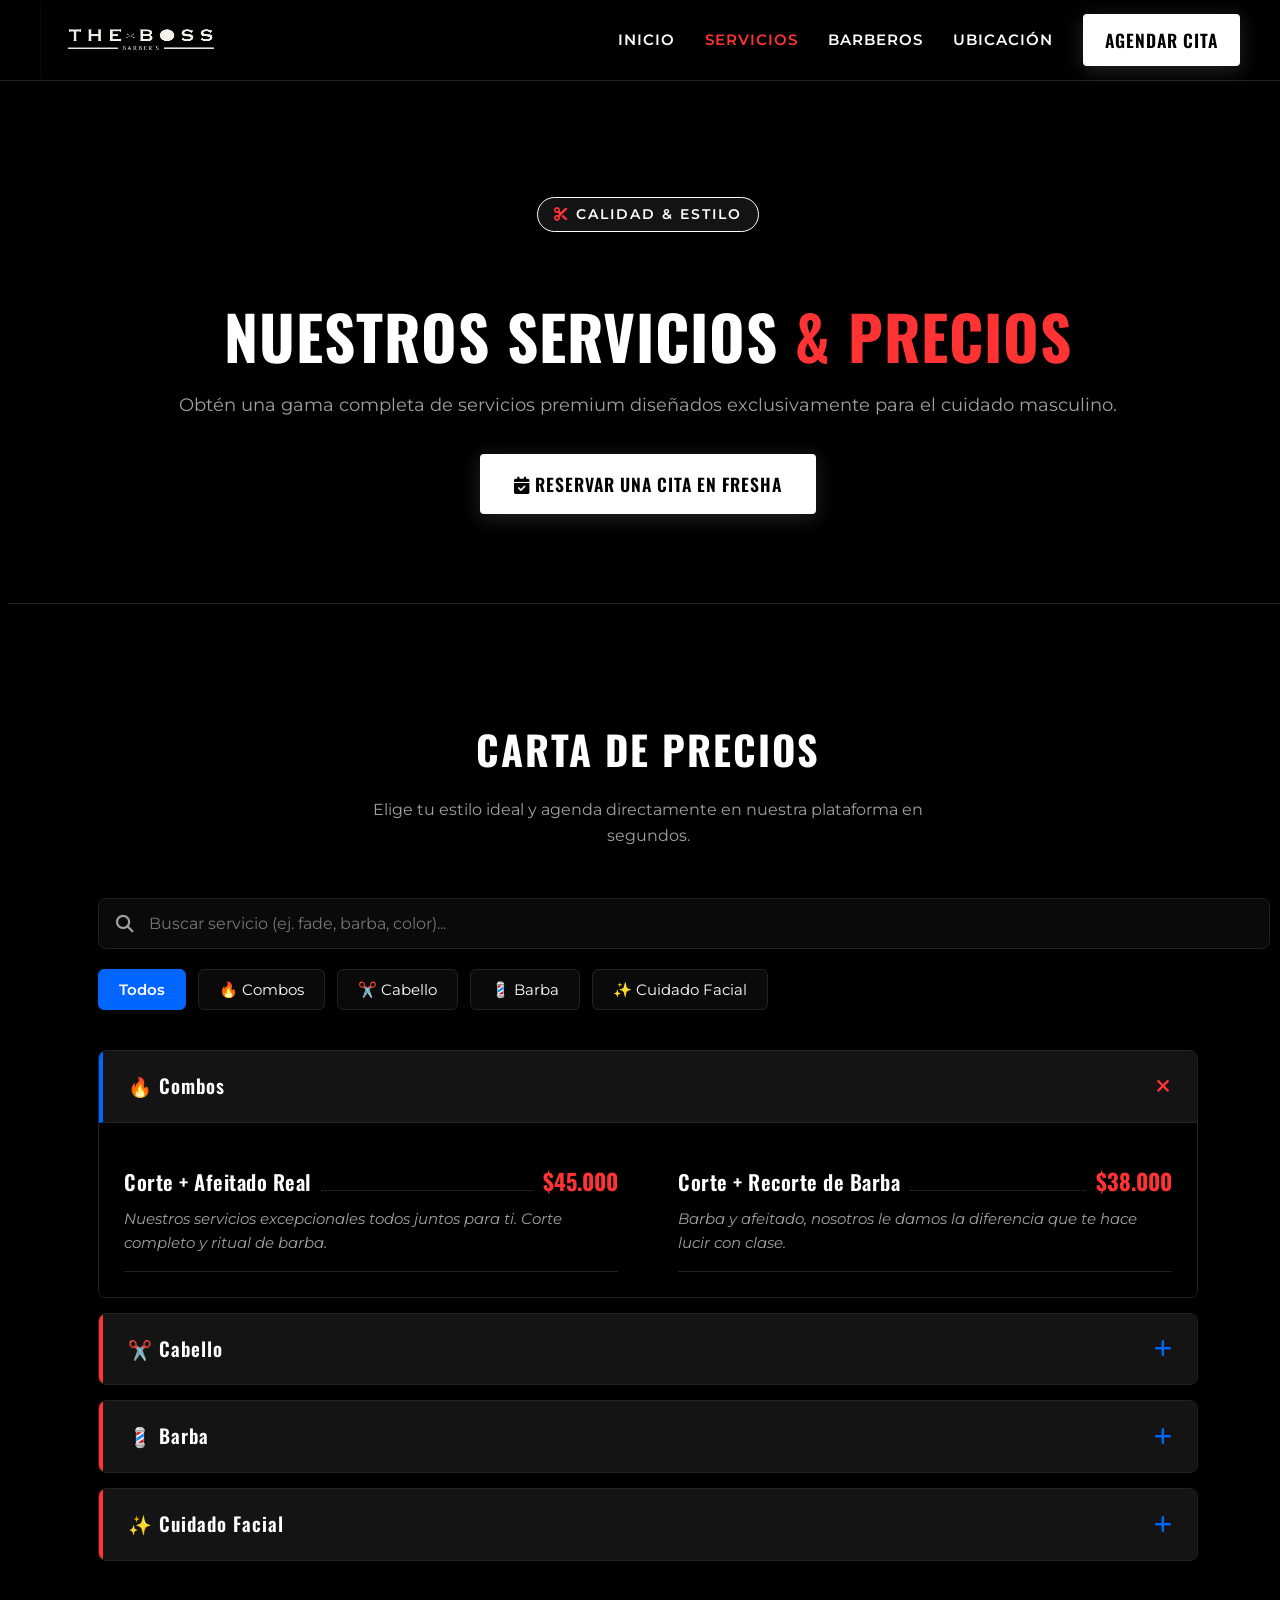
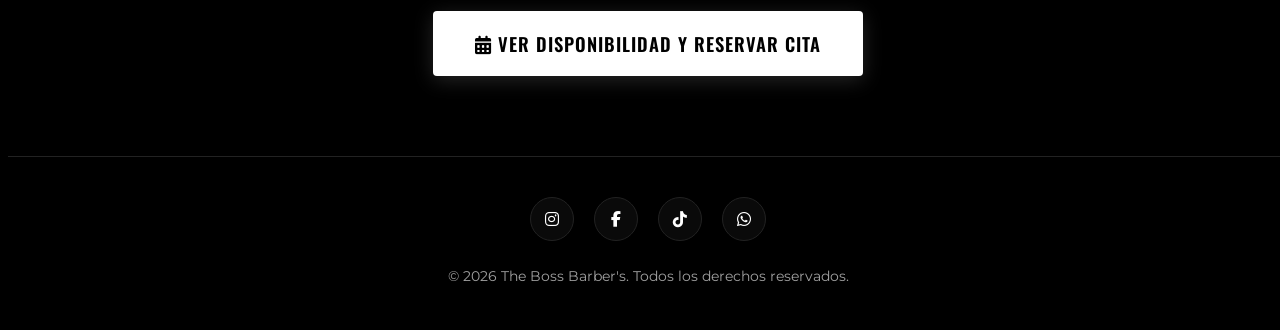
==== servicios.html @ 39655a5e "Add files via upload" ====
<!DOCTYPE html>
<html lang="es">
<head>
    <meta charset="UTF-8">
    <meta name="viewport" content="width=device-width, initial-scale=1.0">
    <title>Servicios y Precios | Barbería The Boss</title>
    <!-- Google Fonts -->
    <link rel="preconnect" href="https://fonts.googleapis.com">
    <link rel="preconnect" href="https://fonts.gstatic.com" crossorigin>
    <link href="https://fonts.googleapis.com/css2?family=Montserrat:wght@300;400;600;700;800&family=Oswald:wght@400;600;700&display=swap" rel="stylesheet">
    <!-- Font Awesome Icons -->
    <link rel="stylesheet" href="https://cdnjs.cloudflare.com/ajax/libs/font-awesome/6.4.0/css/all.min.css">
    <!-- Archivo CSS Externo -->
    <link rel="stylesheet" href="styles.css">
</head>
<body>

    <!-- HEADER / NAVEGACIÓN -->
    <header>
        <div class="container navbar">
            <a href="index.html" class="logo">
                <img src="imagenes/Logo_Portada.jpeg" alt="The Boss Barber's Logo" class="logo-img">
            </a>
            <ul class="nav-menu" id="nav-menu">
                <li><a href="index.html#inicio" class="nav-link">Inicio</a></li>
                <li><a href="servicios.html" class="nav-link" style="color: var(--barber-red);">Servicios</a></li>
                <li><a href="index.html#barberos" class="nav-link">Barberos</a></li>
                <li><a href="index.html#contacto" class="nav-link">Ubicación</a></li>
                <li><a href="https://www.fresha.com/book-now/the-boss-barbers-hrlbjr75/all-offer?share=true&pId=3057508" target="_blank" class="btn btn-primary" style="padding: 10px 20px;">Agendar Cita</a></li>
            </ul>
            <div class="hamburger" id="hamburger">
                <i class="fa-solid fa-bars"></i>
            </div>
        </div>
    </header>

    <!-- HERO SECCIÓN DE SERVICIOS -->
    <section class="services-hero">
        <div class="container text-center">
            <span class="hero-badge"><i class="fa-solid fa-scissors" style="color: var(--barber-red);"></i> Calidad & Estilo</span>
            <h1 class="hero-title">Nuestros Servicios <span style="color: var(--barber-red);">& Precios</span></h1>
            <p class="hero-description">Obtén una gama completa de servicios premium diseñados exclusivamente para el cuidado masculino.</p>
            <div style="margin-top: 25px;">
                <a href="https://www.fresha.com/book-now/the-boss-barbers-hrlbjr75/all-offer?share=true&pId=3057508" target="_blank" class="btn btn-primary">
                    <i class="fa-solid fa-calendar-check"></i> Reservar una Cita en Fresha
                </a>
            </div>
        </div>
    </section>

    <!-- SECCIÓN DE SERVICIOS CON BUSCADOR, FILTROS Y ACORDEONES -->
    <section class="section-padding">
        <div class="container">
            <h2 class="section-title text-center">Carta de Precios</h2>
            <p class="section-subtitle text-center">Elige tu estilo ideal y agenda directamente en nuestra plataforma en segundos.</p>
            
            <!-- Barra de Búsqueda y Filtros -->
            <div class="services-tools">
                <div class="search-box">
                    <i class="fa-solid fa-magnifying-glass"></i>
                    <input type="text" id="searchInput" placeholder="Buscar servicio (ej. fade, barba, color)...">
                </div>
                
                <div class="filter-buttons">
                    <button class="filter-btn active" data-filter="todos">Todos</button>
                    <button class="filter-btn" data-filter="combos">🔥 Combos</button>
                    <button class="filter-btn" data-filter="cabello">✂️ Cabello</button>
                    <button class="filter-btn" data-filter="barba">💈 Barba</button>
                    <button class="filter-btn" data-filter="facial">✨ Cuidado Facial</button>
                </div>
            </div>

            <!-- Contenedor de Acordeones -->
            <div class="accordions-container" id="menuAcordeon">

                <!-- CATEGORÍA: COMBOS -->
                <div class="accordion-item" data-category="combos">
                    <div class="accordion-header">
                        <div class="accordion-title">🔥 Combos</div>
                        <i class="fa-solid fa-plus accordion-icon"></i>
                    </div>
                    <div class="accordion-content">
                        <div class="price-list-grid">
                            <div class="price-item">
                                <div class="price-row">
                                    <span class="price-name">Corte + Afeitado Real</span>
                                    <span class="price-dots"></span>
                                    <span class="price-cost">$45.000</span>
                                </div>
                                <p class="price-desc">Nuestros servicios excepcionales todos juntos para ti. Corte completo y ritual de barba.</p>
                            </div>
                            <div class="price-item">
                                <div class="price-row">
                                    <span class="price-name">Corte + Recorte de Barba</span>
                                    <span class="price-dots"></span>
                                    <span class="price-cost">$38.000</span>
                                </div>
                                <p class="price-desc">Barba y afeitado, nosotros le damos la diferencia que te hace lucir con clase.</p>
                            </div>
                        </div>
                    </div>
                </div>

                <!-- CATEGORÍA: CABELLO -->
                <div class="accordion-item" data-category="cabello">
                    <div class="accordion-header">
                        <div class="accordion-title">✂️ Cabello</div>
                        <i class="fa-solid fa-plus accordion-icon"></i>
                    </div>
                    <div class="accordion-content">
                        <div class="price-list-grid">
                            <div class="price-item">
                                <div class="price-row">
                                    <span class="price-name">Corte Clásico / Fade</span>
                                    <span class="price-dots"></span>
                                    <span class="price-cost">$25.000</span>
                                </div>
                                <p class="price-desc">Un buen corte de pelo es el mejor accesorio. Incluye lavado y peinado.</p>
                            </div>
                            <div class="price-item">
                                <div class="price-row">
                                    <span class="price-name">Corte Especial / Freestyle</span>
                                    <span class="price-dots"></span>
                                    <span class="price-cost">$30.000</span>
                                </div>
                                <p class="price-desc">Corte de precisión con detalle, líneas artísticas y acabado impecable.</p>
                            </div>
                            <div class="price-item">
                                <div class="price-row">
                                    <span class="price-name">Color de Cabello / Barba</span>
                                    <span class="price-dots"></span>
                                    <span class="price-cost">$40.000</span>
                                </div>
                                <p class="price-desc">Mejora tu look con este servicio de color permanente o camuflaje de canas.</p>
                            </div>
                            <div class="price-item">
                                <div class="price-row">
                                    <span class="price-name">Corte Infantil (&lt; 12 años)</span>
                                    <span class="price-dots"></span>
                                    <span class="price-cost">$20.000</span>
                                </div>
                                <p class="price-desc">Un corte impecable adaptado para los más pequeños con excelente trato.</p>
                            </div>
                        </div>
                    </div>
                </div>

                <!-- CATEGORÍA: BARBA -->
                <div class="accordion-item" data-category="barba">
                    <div class="accordion-header">
                        <div class="accordion-title">💈 Barba</div>
                        <i class="fa-solid fa-plus accordion-icon"></i>
                    </div>
                    <div class="accordion-content">
                        <div class="price-list-grid">
                            <div class="price-item">
                                <div class="price-row">
                                    <span class="price-name">Perfilado de Barba</span>
                                    <span class="price-dots"></span>
                                    <span class="price-cost">$18.000</span>
                                </div>
                                <p class="price-desc">Nuestro afeitado y diseño exclusivo en tres pasos con aceites hidratantes.</p>
                            </div>
                        </div>
                    </div>
                </div>

                <!-- CATEGORÍA: CUIDADO FACIAL -->
                <div class="accordion-item" data-category="facial">
                    <div class="accordion-header">
                        <div class="accordion-title">✨ Cuidado Facial</div>
                        <i class="fa-solid fa-plus accordion-icon"></i>
                    </div>
                    <div class="accordion-content">
                        <div class="price-list-grid">
                            <div class="price-item">
                                <div class="price-row">
                                    <span class="price-name">Masajeador & Exfoliación</span>
                                    <span class="price-dots"></span>
                                    <span class="price-cost">$15.000</span>
                                </div>
                                <p class="price-desc">Champú relajante + masaje de cuero cabelludo + toalla caliente para la piel.</p>
                            </div>
                        </div>
                    </div>
                </div>

            </div>

            <div class="text-center" style="margin-top: 50px;">
                <a href="https://www.fresha.com/book-now/the-boss-barbers-hrlbjr75/all-offer?share=true&pId=3057508" target="_blank" class="btn btn-primary" style="padding: 16px 40px; font-size: 1.15rem;">
                    <i class="fa-solid fa-calendar-days"></i> Ver Disponibilidad y Reservar Cita
                </a>
            </div>
        </div>
    </section>

    <!-- FOOTER -->
    <footer>
        <div class="container">
            <div class="social-links">
                <a href="#" class="social-icon"><i class="fa-brands fa-instagram"></i></a>
                <a href="#" class="social-icon"><i class="fa-brands fa-facebook-f"></i></a>
                <a href="#" class="social-icon"><i class="fa-brands fa-tiktok"></i></a>
                <a href="#" class="social-icon"><i class="fa-brands fa-whatsapp"></i></a>
            </div>
            <p class="copyright">&copy; 2026 The Boss Barber's. Todos los derechos reservados.</p>
        </div>
    </footer>

    <!-- SCRIPT -->
    <script>
        const hamburger = document.getElementById('hamburger');
        const navMenu = document.getElementById('nav-menu');
        const navLinks = document.querySelectorAll('.nav-link');

        hamburger.addEventListener('click', () => {
            navMenu.classList.toggle('active');
            hamburger.querySelector('i').classList.toggle('fa-bars');
            hamburger.querySelector('i').classList.toggle('fa-xmark');
        });

        navLinks.forEach(link => {
            link.addEventListener('click', () => {
                navMenu.classList.remove('active');
                if (hamburger.querySelector('i').classList.contains('fa-xmark')) {
                    hamburger.querySelector('i').classList.add('fa-bars');
                    hamburger.querySelector('i').classList.remove('fa-xmark');
                }
            });
        });

        document.addEventListener('DOMContentLoaded', () => {
            const accordionHeaders = document.querySelectorAll('.accordion-header');
            
            if(accordionHeaders.length > 0) {
                accordionHeaders[0].parentElement.classList.add('active');
            }

            accordionHeaders.forEach(header => {
                header.addEventListener('click', () => {
                    const item = header.parentElement;
                    item.classList.toggle('active');
                });
            });

            const filterBtns = document.querySelectorAll('.filter-btn');
            const accordionItems = document.querySelectorAll('.accordion-item');

            filterBtns.forEach(btn => {
                btn.addEventListener('click', () => {
                    filterBtns.forEach(b => b.classList.remove('active'));
                    btn.classList.add('active');

                    const category = btn.getAttribute('data-filter');

                    accordionItems.forEach(item => {
                        if (category === 'todos' || item.getAttribute('data-category') === category) {
                            item.style.display = 'block';
                            if (category !== 'todos') {
                                item.classList.add('active');
                            }
                        } else {
                            item.style.display = 'none';
                            item.classList.remove('active');
                        }
                    });
                });
            });

            const searchInput = document.getElementById('searchInput');
            
            searchInput.addEventListener('keyup', (e) => {
                const searchString = e.target.value.toLowerCase();
                
                if(searchString.length > 0) {
                    document.querySelector('.filter-btn[data-filter="todos"]').click();
                }

                accordionItems.forEach(accordion => {
                    const priceItems = accordion.querySelectorAll('.price-item');
                    let matchesInAccordion = 0;

                    priceItems.forEach(item => {
                        const name = item.querySelector('.price-name').textContent.toLowerCase();
                        const desc = item.querySelector('.price-desc').textContent.toLowerCase();

                        if (name.includes(searchString) || desc.includes(searchString)) {
                            item.style.display = 'block';
                            matchesInAccordion++;
                        } else {
                            item.style.display = 'none';
                        }
                    });

                    if (matchesInAccordion > 0) {
                        accordion.style.display = 'block';
                        if (searchString !== "") accordion.classList.add('active');
                    } else {
                        accordion.style.display = 'none';
                    }
                });
            });
        });
    </script>
</body>
</html>
---- styles.css ----
/* ==========================================================================
   VARIABLES & RESET (ESTILO MONOCROMÁTICO + ACENTOS DE BARBERÍA)
   ========================================================================== */
:root {
    --primary: #FFFFFF;        /* Blanco puro principal */
    --barber-red: #FF3333;     /* Rojo clásico de barbería */
    --barber-blue: #0066FF;    /* Azul clásico de barbería */
    --primary-glow: rgba(255, 255, 255, 0.15); 
    --bg-dark: #000000;        /* Negro absoluto profundo */
    --bg-card: #0A0A0A;        /* Fondo base de tarjetas */
    --bg-surface: #141414;     /* Superficie con relieve */
    --text-light: #FFFFFF;     
    --text-muted: #A0A0A0;     /* Gris neutro legible */
    --border-color: #222222;   
    --border-glow: rgba(255, 255, 255, 0.25); 
    --font-title: 'Oswald', sans-serif;
    --font-body: 'Montserrat', sans-serif;
    --transition: all 0.3s ease;
}

html, body {
    width: 100%;
    max-width: 100%;
    overflow-x: hidden !important;
    position: relative;
    background: var(--bg-dark);
    color: var(--text-light);
    font-family: var(--font-body);
    line-height: 1.6;
}

a {
    text-decoration: none;
    color: inherit;
}

ul {
    list-style: none;
}

img {
    max-width: 100%;
    display: block;
}

/* Botón principal limpio en Blanco y Negro */
.btn-primary {
    background: #FFFFFF;
    color: #000000;
    font-weight: 700;
    box-shadow: 0 4px 20px rgba(255, 255, 255, 0.15);
}

.btn-primary:hover {
    background: #E0E0E0;
    transform: translateY(-3px);
    box-shadow: 0 6px 25px rgba(255, 255, 255, 0.3);
}

/* Tarjetas con estructura fija y bordes limpios */
.service-card, .feature-card, .barber-card {
    background: var(--bg-card);
    border: 1px solid var(--border-color);
    box-shadow: 0 10px 30px rgba(0, 0, 0, 0.6);
    transition: var(--transition);
}

.service-card:hover, .feature-card:hover, .barber-card:hover {
    border-color: var(--primary);
    transform: translateY(-5px);
}

/* ==========================================================================
   COMPONENTES REUTILIZABLES
   ========================================================================== */
.container {
    width: 90%;
    max-width: 1200px;
    margin: 0 auto;
    padding: 0 15px;
}

.section-padding {
    padding: 80px 0;
}

.text-center {
    text-align: center;
}

.section-title {
    font-family: var(--font-title);
    font-size: 2.5rem;
    text-transform: uppercase;
    letter-spacing: 2px;
    color: var(--primary);
    margin-bottom: 10px;
}

.section-subtitle {
    color: var(--text-muted);
    font-size: 1rem;
    margin-bottom: 50px;
    max-width: 600px;
    margin-left: auto;
    margin-right: auto;
}

.btn {
    display: inline-block;
    padding: 14px 32px;
    font-family: var(--font-title);
    font-size: 1.1rem;
    font-weight: 600;
    text-transform: uppercase;
    letter-spacing: 1px;
    border-radius: 4px;
    cursor: pointer;
    transition: var(--transition);
    border: 2px solid transparent;
}

.btn-outline {
    background-color: transparent;
    color: var(--text-light);
    border-color: var(--primary);
}

.btn-outline:hover {
    background-color: var(--primary);
    color: #000000;
    transform: translateY(-3px);
}

.logo-img {
    height: 75px;
    width: auto;
    object-fit: contain;
}

/* ==========================================================================
   HEADER & NAVEGACIÓN
   ========================================================================== */
header {
    position: fixed;
    top: 0;
    left: 0;
    width: 100%;
    background-color: rgba(0, 0, 0, 0.95);
    backdrop-filter: blur(10px);
    z-index: 1000;
    border-bottom: 1px solid var(--border-color);
    transition: var(--transition);
}

.navbar {
    display: flex;
    justify-content: space-between;
    align-items: center;
    width: 100%;
    max-width: 1200px;
    margin: 0 auto;
    padding: 0 20px;
    height: 80px;
}

.nav-menu {
    display: flex;
    align-items: center;
    gap: 30px;
}

.nav-link {
    font-weight: 600;
    font-size: 0.95rem;
    text-transform: uppercase;
    letter-spacing: 1px;
    transition: var(--transition);
}

.nav-link:hover {
    color: var(--barber-red);
}

.hamburger {
    display: none;
    cursor: pointer;
    font-size: 1.5rem;
    color: var(--text-light);
    background: none;
    border: none;
}

/* ==========================================================================
   HERO SECTION
   ========================================================================== */
.hero {
    height: 100vh;
    min-height: 650px;
    background: linear-gradient(rgba(0, 0, 0, 0.85), rgba(0, 0, 0, 0.95)), 
                url('https://images.unsplash.com/photo-1503951914875-452162b0f3f1?auto=format&fit=crop&q=80&w=1600') center/cover no-repeat;
    display: flex;
    align-items: center;
    text-align: center;
    padding-top: 80px;
}

.hero-content {
    max-width: 800px;
    margin: 0 auto;
    padding: 0 20px;
}

.hero-badge {
    display: inline-block;
    background-color: rgba(255, 255, 255, 0.08);
    color: var(--primary);
    border: 1px solid var(--primary);
    padding: 6px 16px;
    border-radius: 20px;
    font-size: 0.85rem;
    font-weight: 600;
    text-transform: uppercase;
    letter-spacing: 2px;
    margin-bottom: 20px;
}

.hero-badge i {
    color: var(--barber-red);
}

.hero-title {
    font-family: var(--font-title);
    font-size: 3.8rem;
    text-transform: uppercase;
    line-height: 1.1;
    margin-bottom: 20px;
    letter-spacing: 1px;
}

.hero-title span {
    color: var(--barber-red);
}

.hero-description {
    font-size: 1.15rem;
    color: var(--text-muted);
    margin-bottom: 35px;
}

.hero-buttons {
    display: flex;
    gap: 20px;
    justify-content: center;
    flex-wrap: wrap;
}

/* ==========================================================================
   BENEFICIOS / CARACTERÍSTICAS
   ========================================================================== */
.features {
    background-color: var(--bg-card);
    border-bottom: 1px solid var(--border-color);
}

.features-grid {
    display: grid;
    grid-template-columns: repeat(4, 1fr);
    gap: 20px;
}

.feature-card {
    background-color: var(--bg-surface);
    padding: 35px 25px;
    border-radius: 8px;
    text-align: center;
    border: 1px solid var(--border-color);
    transition: var(--transition);
}

.feature-icon {
    font-size: 2.5rem;
    color: var(--barber-blue);
    margin-bottom: 20px;
}

.feature-title {
    font-family: var(--font-title);
    font-size: 1.3rem;
    margin-bottom: 10px;
    text-transform: uppercase;
}

.feature-text {
    color: var(--text-muted);
    font-size: 0.9rem;
}

/* ==========================================================================
   BARBEROS / EQUIPO
   ========================================================================== */
.barbers {
    background-color: var(--bg-card);
}

.barbers-grid {
    display: grid;
    grid-template-columns: repeat(auto-fit, minmax(280px, 1fr));
    gap: 30px;
}

.barber-card {
    background-color: var(--bg-surface);
    border-radius: 8px;
    overflow: hidden;
    border: 1px solid var(--border-color);
    transition: var(--transition);
}

.barber-img {
    height: 320px;
    width: 100%;
    object-fit: cover;
    cursor: pointer;
    transition: opacity 0.2s ease;
}

.barber-info {
    padding: 25px;
    text-align: center;
}

.barber-name {
    font-family: var(--font-title);
    font-size: 1.5rem;
    text-transform: uppercase;
    margin-bottom: 5px;
}

.barber-role {
    color: var(--barber-blue);
    font-size: 0.85rem;
    font-weight: 600;
    text-transform: uppercase;
    letter-spacing: 1px;
    margin-bottom: 15px;
}

.barber-bio {
    color: var(--text-muted);
    font-size: 0.9rem;
    margin-bottom: 20px;
}

/* ==========================================================================
   FRESHA BANNER
   ========================================================================== */
.fresha-banner {
    background: linear-gradient(135deg, rgba(0, 0, 0, 0.9) 0%, rgba(10, 10, 10, 1) 100%);
    border-top: 1px solid var(--border-color);
    border-bottom: 1px solid var(--border-color);
    text-align: center;
}

.fresha-box {
    max-width: 800px;
    margin: 0 auto;
    background-color: var(--bg-card);
    padding: 50px 30px;
    border-radius: 12px;
    border: 2px solid var(--barber-red);
    box-shadow: 0 15px 30px rgba(0, 0, 0, 0.8);
}

.fresha-steps {
    display: grid;
    grid-template-columns: repeat(auto-fit, minmax(200px, 1fr));
    gap: 20px;
    margin: 35px 0;
}

.step-number {
    width: 40px;
    height: 40px;
    background-color: var(--barber-red);
    color: #FFFFFF;
    font-family: var(--font-title);
    font-weight: 700;
    border-radius: 50%;
    display: flex;
    align-items: center;
    justify-content: center;
    margin: 0 auto 15px auto;
    font-size: 1.2rem;
}

/* ==========================================================================
   CONTACTO & UBICACIÓN
   ========================================================================== */
.contact-grid {
    display: grid;
    grid-template-columns: repeat(auto-fit, minmax(320px, 1fr));
    gap: 40px;
}

.contact-item {
    display: flex;
    align-items: flex-start;
    gap: 20px;
}

.contact-icon {
    width: 50px;
    height: 50px;
    background-color: var(--bg-card);
    border: 1px solid var(--barber-blue);
    border-radius: 8px;
    display: flex;
    align-items: center;
    justify-content: center;
    color: var(--barber-blue);
    font-size: 1.3rem;
    flex-shrink: 0;
}

.contact-details h4 {
    font-family: var(--font-title);
    font-size: 1.2rem;
    text-transform: uppercase;
    margin-bottom: 5px;
}

.contact-details p {
    color: var(--text-muted);
    font-size: 0.95rem;
}

.map-container {
    border-radius: 8px;
    overflow: hidden;
    border: 1px solid var(--border-color);
    min-height: 300px;
}

.map-container iframe {
    width: 100%;
    height: 100%;
    min-height: 320px;
    border: 0;
}

/* ==========================================================================
   FOOTER
   ========================================================================== */
footer {
    background-color: #000000;
    padding: 40px 0 20px 0;
    border-top: 1px solid var(--border-color);
    text-align: center;
}

.social-links {
    display: flex;
    justify-content: center;
    gap: 20px;
    margin-bottom: 25px;
}

.social-icon {
    width: 42px;
    height: 42px;
    background-color: var(--bg-card);
    border: 1px solid var(--border-color);
    border-radius: 50%;
    display: flex;
    align-items: center;
    justify-content: center;
    color: var(--text-light);
    transition: var(--transition);
}

.social-icon:hover {
    background-color: var(--barber-blue);
    color: #FFFFFF;
    transform: translateY(-3px);
}

.copyright {
    color: var(--text-muted);
    font-size: 0.85rem;
}

/* ==========================================================================
   CARTA DE SERVICIOS Y PRECIOS (ESTILO CLÁSICO 2 COLUMNAS ROJO/AZUL)
   ========================================================================== */
.services-hero {
    height: 55vh;
    min-height: 400px;
    background: linear-gradient(rgba(0, 0, 0, 0.85), rgba(0, 0, 0, 1)), 
                url('https://images.unsplash.com/photo-1503951914875-452162b0f3f1?auto=format&fit=crop&q=80&w=1600') center/cover no-repeat;
    display: flex;
    align-items: center;
    justify-content: center;
    padding-top: 100px; 
    border-bottom: 1px solid var(--border-color);
}

.price-list-grid {
    display: grid;
    grid-template-columns: repeat(2, 1fr);
    gap: 30px 60px;
    max-width: 1100px;
    margin: 0 auto;
}

.price-item {
    background-color: transparent;
    padding: 15px 0;
    border-bottom: 1px solid var(--border-color);
    transition: var(--transition);
}

.price-row {
    display: flex;
    align-items: baseline;
    gap: 10px;
    margin-bottom: 8px;
}

.price-name {
    font-family: var(--font-title);
    font-size: 1.3rem;
    font-weight: 600;
    letter-spacing: 0.5px;
    color: var(--text-light);
    white-space: nowrap; 
}

.price-dots {
    flex-grow: 1;
    border-bottom: 1px dotted rgba(255, 255, 255, 0.2); 
    height: 10px;
}

.price-cost {
    font-family: var(--font-title);
    font-size: 1.4rem;
    color: var(--barber-red); /* Acento rojo en precios del menú de servicios */
    font-weight: 700;
    white-space: nowrap;
}

.price-desc {
    color: var(--text-muted);
    font-size: 0.95rem;
    line-height: 1.6;
    font-style: italic;
    margin: 0;
}

/* ==========================================================================
   BUSCADOR, FILTROS Y ACORDEONES CON TEMÁTICA DE BARBERÍA
   ========================================================================== */
.services-tools {
    display: flex;
    flex-direction: column;
    gap: 20px;
    margin-bottom: 40px;
    max-width: 1100px;
    margin-left: auto;
    margin-right: auto;
}

.search-box {
    position: relative;
    width: 100%;
}

.search-box i {
    position: absolute;
    left: 18px;
    top: 50%;
    transform: translateY(-50%);
    color: var(--text-muted);
    font-size: 1.1rem;
}

.search-box input {
    width: 100%;
    padding: 15px 20px 15px 50px;
    background-color: var(--bg-card);
    border: 1px solid var(--border-color);
    border-radius: 8px;
    color: var(--text-light);
    font-family: var(--font-body);
    font-size: 1rem;
    transition: var(--transition);
}

.search-box input:focus {
    outline: none;
    border-color: var(--barber-blue);
    box-shadow: 0 0 10px rgba(0, 102, 255, 0.2);
}

.filter-buttons {
    display: flex;
    gap: 12px;
    flex-wrap: wrap;
}

.filter-btn {
    background-color: var(--bg-card);
    color: var(--text-light);
    border: 1px solid var(--border-color);
    padding: 10px 20px;
    border-radius: 6px;
    font-family: var(--font-body);
    font-size: 0.95rem;
    cursor: pointer;
    transition: var(--transition);
    display: flex;
    align-items: center;
    gap: 8px;
}

.filter-btn:hover {
    border-color: var(--barber-red);
}

.filter-btn.active {
    background-color: var(--barber-blue);
    color: #FFFFFF;
    border-color: var(--barber-blue);
    font-weight: 600;
}

.accordions-container {
    max-width: 1100px;
    margin: 0 auto;
    display: flex;
    flex-direction: column;
    gap: 15px;
}

.accordion-item {
    background-color: var(--bg-card);
    border: 1px solid var(--border-color);
    border-radius: 8px;
    overflow: hidden;
    transition: var(--transition);
}

.accordion-header {
    padding: 20px 25px;
    display: flex;
    justify-content: space-between;
    align-items: center;
    cursor: pointer;
    background-color: var(--bg-surface);
    transition: var(--transition);
    user-select: none;
    border-left: 4px solid var(--barber-red); /* Detalle de color barbería en acordeones */
}

.accordion-header:hover {
    background-color: rgba(255, 255, 255, 0.03);
}

.accordion-title {
    font-family: var(--font-title);
    font-size: 1.2rem;
    font-weight: 600;
    letter-spacing: 1px;
}

.accordion-icon {
    color: var(--barber-blue);
    font-size: 1.2rem;
    transition: transform 0.3s ease;
}

.accordion-content {
    display: none;
    padding: 25px;
    background-color: var(--bg-dark);
}

.accordion-item.active .accordion-content {
    display: block;
}

.accordion-item.active .accordion-icon {
    transform: rotate(45deg);
    color: var(--barber-red);
}

.accordion-item.active .accordion-header {
    border-bottom: 1px solid var(--border-color);
    border-left-color: var(--barber-blue);
}

/* ==========================================================================
   MODAL GALERÍA Y RESPONSIVE
   ========================================================================== */
.modal-galeria {
    display: none;
    position: fixed;
    z-index: 9999;
    left: 0;
    top: 0;
    width: 100%;
    height: 100%;
    background-color: rgba(0, 0, 0, 0.95);
    align-items: center;
    justify-content: center;
    padding: 40px 20px;
}

.modal-dialog-box {
    position: relative;
    display: flex;
    background-color: var(--bg-card);
    border: 1px solid var(--border-color);
    border-radius: 12px;
    max-width: 900px;
    width: 100%;
    overflow: hidden;
    box-shadow: 0 15px 40px rgba(0,0,0,0.85);
}

.modal-img-pane {
    flex: 1.2;
    background-color: #000;
    display: flex;
    align-items: center;
    justify-content: center;
    min-height: 420px;
}

.modal-img-pane img {
    width: 100%;
    height: 100%;
    max-height: 550px;
    object-fit: cover;
}

.modal-text-pane {
    flex: 1;
    padding: 40px;
    display: flex;
    flex-direction: column;
    justify-content: center;
}

.cerrar-modal {
    position: absolute;
    top: 20px;
    right: 25px;
    color: #f1f1f1;
    font-size: 35px;
    font-weight: bold;
    cursor: pointer;
    z-index: 10001;
    transition: var(--transition);
}

.cerrar-modal:hover {
    color: var(--barber-red);
}

.modal-nav {
    position: absolute;
    top: 50%;
    transform: translateY(-50%);
    background-color: rgba(0, 0, 0, 0.85);
    color: var(--barber-blue);
    border: 1px solid var(--barber-blue);
    width: 50px;
    height: 50px;
    border-radius: 50%;
    cursor: pointer;
    z-index: 10000;
    display: flex;
    align-items: center;
    justify-content: center;
    font-size: 1.3rem;
    transition: var(--transition);
}

.modal-nav:hover {
    background-color: var(--barber-blue);
    color: #FFFFFF;
}

.modal-prev { left: 20px; }
.modal-next { right: 20px; }

@media (max-width: 1024px) {
    .features-grid {
        grid-template-columns: repeat(2, 1fr);
    }
    .price-list-grid {
        grid-template-columns: 1fr;
    }
}

@media (max-width: 768px) {
    .navbar {
        height: 70px;
        position: relative;
        justify-content: center;
    }
    .logo {
        position: absolute;
        left: 50%;
        transform: translateX(-50%);
        z-index: 1001;
    }
    .hamburger {
        display: block;
        position: absolute;
        right: 20px;
        top: 50%;
        transform: translateY(-50%);
        z-index: 1002;
    }
    .nav-menu {
        position: fixed;
        top: 70px;
        left: 0;
        width: 100%;
        height: calc(100vh - 70px);
        background-color: rgba(0, 0, 0, 0.98);
        flex-direction: column;
        justify-content: center;
        align-items: center;
        gap: 35px;
        transform: translateX(-100%);
        transition: transform 0.3s ease-in-out;
        z-index: 999;
    }
    .nav-menu.active {
        transform: translateX(0);
    }
    .hero-title {
        font-size: 2.3rem;
    }
    .modal-dialog-box {
        flex-direction: column;
        max-height: 85vh;
        overflow-y: auto;
    }
}
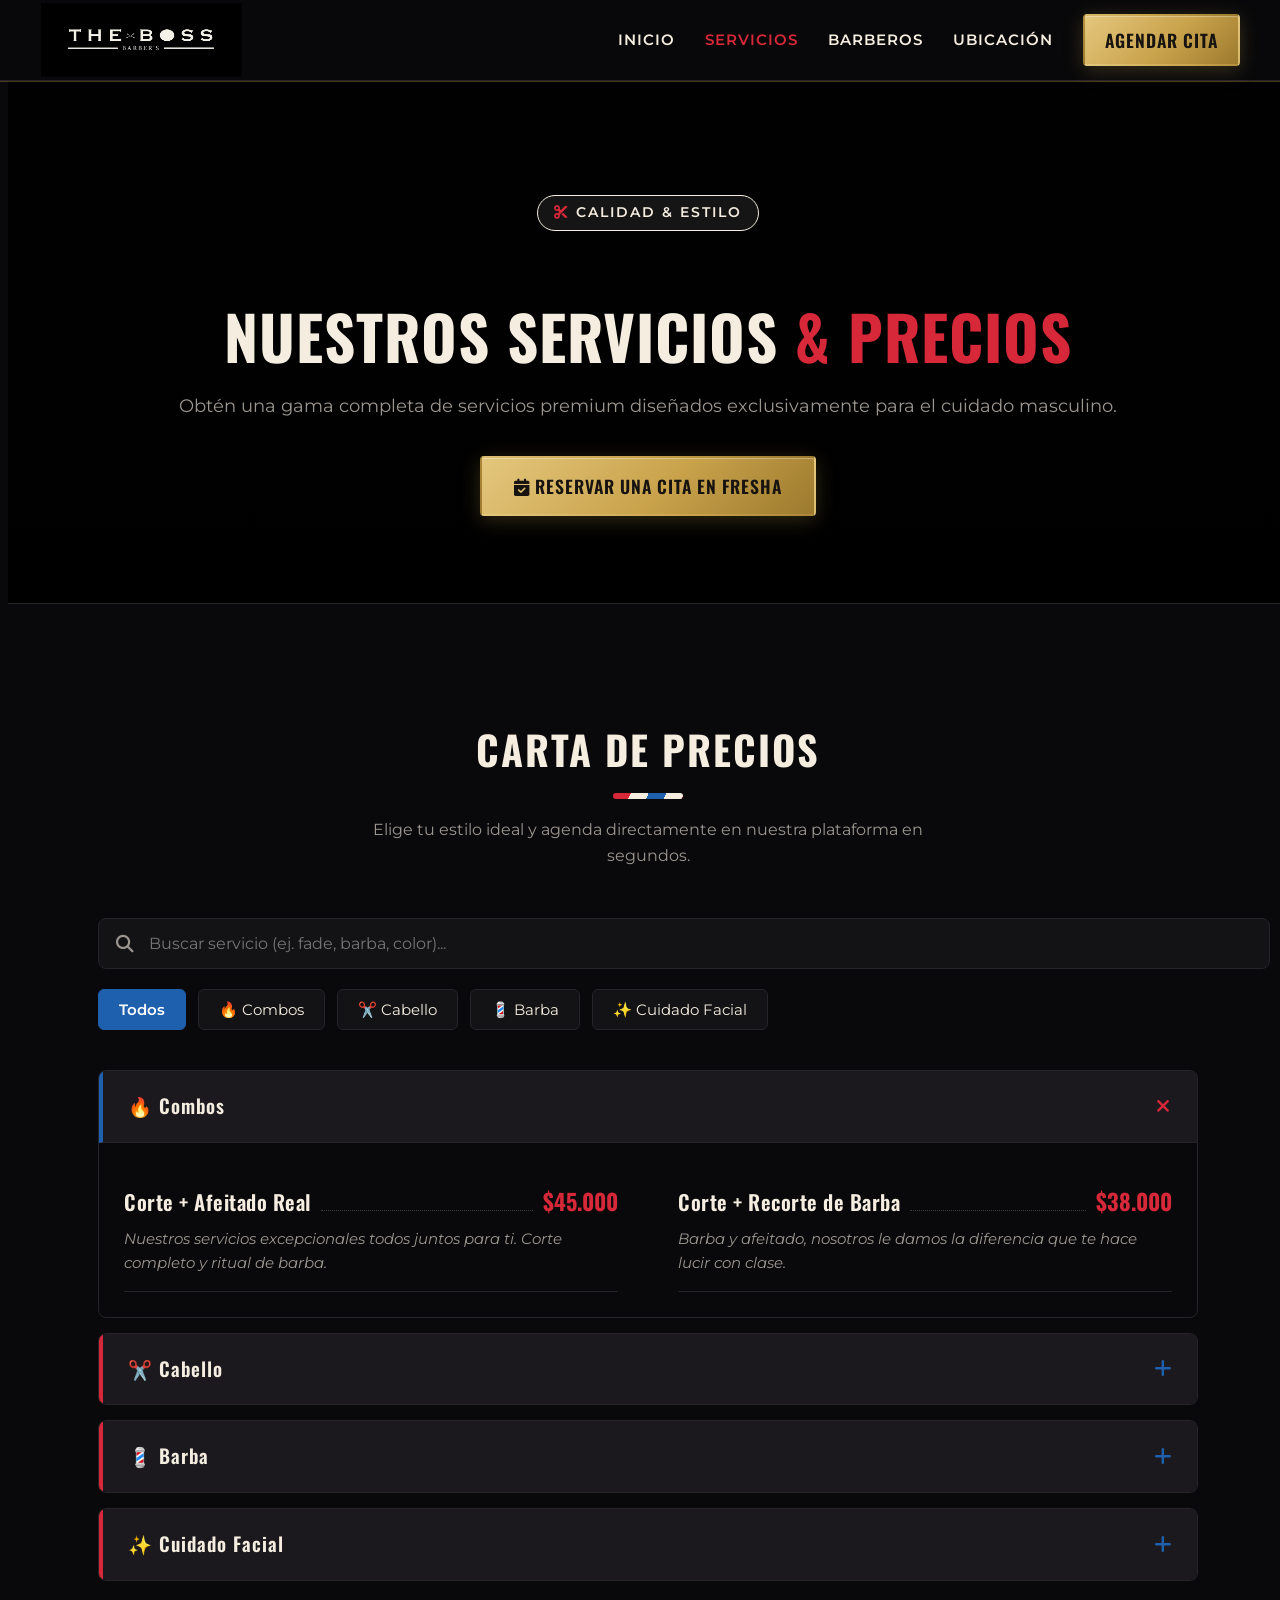
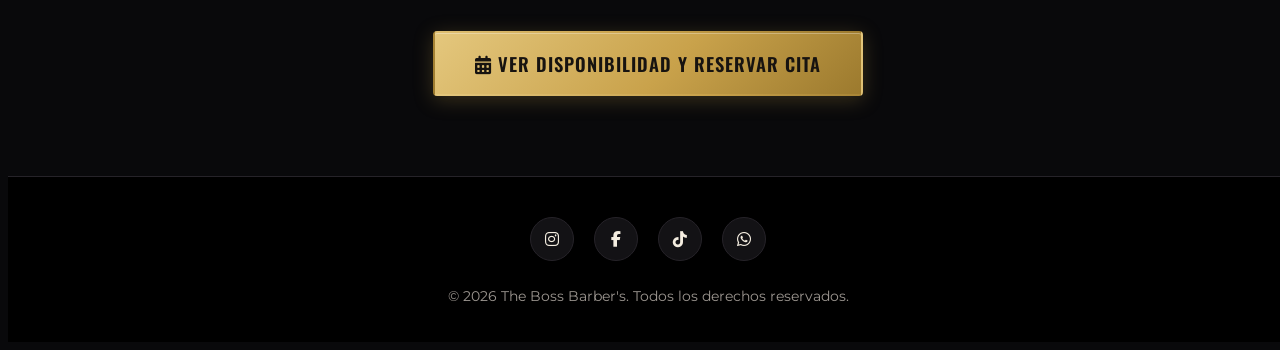
==== commit 6b8c70be: "Add files via upload" ====
--- a/servicios.html
+++ b/servicios.html
@@ -28,8 +28,10 @@
                 <li><a href="index.html#contacto" class="nav-link">Ubicación</a></li>
                 <li><a href="https://www.fresha.com/book-now/the-boss-barbers-hrlbjr75/all-offer?share=true&pId=3057508" target="_blank" class="btn btn-primary" style="padding: 10px 20px;">Agendar Cita</a></li>
             </ul>
-            <div class="hamburger" id="hamburger">
-                <i class="fa-solid fa-bars"></i>
+            <div class="hamburger" id="hamburger" aria-label="Abrir menú" role="button" aria-expanded="false">
+                <span></span>
+                <span></span>
+                <span></span>
             </div>
         </div>
     </header>
@@ -215,18 +217,16 @@
         const navLinks = document.querySelectorAll('.nav-link');
 
         hamburger.addEventListener('click', () => {
-            navMenu.classList.toggle('active');
-            hamburger.querySelector('i').classList.toggle('fa-bars');
-            hamburger.querySelector('i').classList.toggle('fa-xmark');
+            const isOpen = navMenu.classList.toggle('active');
+            hamburger.classList.toggle('active', isOpen);
+            hamburger.setAttribute('aria-expanded', isOpen);
         });
 
         navLinks.forEach(link => {
             link.addEventListener('click', () => {
                 navMenu.classList.remove('active');
-                if (hamburger.querySelector('i').classList.contains('fa-xmark')) {
-                    hamburger.querySelector('i').classList.add('fa-bars');
-                    hamburger.querySelector('i').classList.remove('fa-xmark');
-                }
+                hamburger.classList.remove('active');
+                hamburger.setAttribute('aria-expanded', 'false');
             });
         });
 
--- a/styles.css
+++ b/styles.css
@@ -2,20 +2,23 @@
    VARIABLES & RESET (ESTILO MONOCROMÁTICO + ACENTOS DE BARBERÍA)
    ========================================================================== */
 :root {
-    --primary: #FFFFFF;        /* Blanco puro principal */
-    --barber-red: #FF3333;     /* Rojo clásico de barbería */
-    --barber-blue: #0066FF;    /* Azul clásico de barbería */
-    --primary-glow: rgba(255, 255, 255, 0.15); 
-    --bg-dark: #000000;        /* Negro absoluto profundo */
-    --bg-card: #0A0A0A;        /* Fondo base de tarjetas */
-    --bg-surface: #141414;     /* Superficie con relieve */
-    --text-light: #FFFFFF;     
-    --text-muted: #A0A0A0;     /* Gris neutro legible */
-    --border-color: #222222;   
-    --border-glow: rgba(255, 255, 255, 0.25); 
+    --primary: #F4EDE0;               /* Blanco cálido (marfil), no blanco puro */
+    --gold: #C9A24B;                  /* Dorado navaja clásica: acento cálido de profundidad */
+    --gold-light: #E4C77D;
+    --barber-red: #D62839;            /* Rojo clásico de barbería, algo más profundo */
+    --barber-blue: #1E5FAE;           /* Azul clásico de barbería, algo más profundo */
+    --primary-glow: rgba(201, 162, 75, 0.18);
+    --bg-dark: #09090B;                /* Negro con leve calidez, no negro absoluto */
+    --bg-card: #131215;                /* Fondo base de tarjetas */
+    --bg-surface: #1B191D;             /* Superficie con relieve */
+    --text-light: #F4EDE0;
+    --text-muted: #9C9690;             /* Gris cálido legible */
+    --border-color: #262329;
+    --border-glow: rgba(201, 162, 75, 0.35);
     --font-title: 'Oswald', sans-serif;
     --font-body: 'Montserrat', sans-serif;
     --transition: all 0.3s ease;
+    --pole-stripe: linear-gradient(115deg, var(--barber-red) 0 12.5%, var(--primary) 12.5% 25%, var(--barber-blue) 25% 37.5%, var(--primary) 37.5% 50%, var(--barber-red) 50% 62.5%, var(--primary) 62.5% 75%, var(--barber-blue) 75% 87.5%, var(--primary) 87.5% 100%);
 }
 
 html, body {
@@ -43,31 +46,32 @@
     display: block;
 }
 
-/* Botón principal limpio en Blanco y Negro */
+/* Botón principal con degradado dorado: da profundidad en vez de blanco/negro plano */
 .btn-primary {
-    background: #FFFFFF;
-    color: #000000;
+    background: linear-gradient(135deg, var(--gold-light) 0%, var(--gold) 55%, #9c7a2e 100%);
+    color: #171310;
     font-weight: 700;
-    box-shadow: 0 4px 20px rgba(255, 255, 255, 0.15);
+    box-shadow: 0 4px 20px rgba(201, 162, 75, 0.25), inset 0 1px 0 rgba(255,255,255,0.3);
 }
 
 .btn-primary:hover {
-    background: #E0E0E0;
+    background: linear-gradient(135deg, #EED89A 0%, var(--gold-light) 55%, var(--gold) 100%);
     transform: translateY(-3px);
-    box-shadow: 0 6px 25px rgba(255, 255, 255, 0.3);
-}
-
-/* Tarjetas con estructura fija y bordes limpios */
+    box-shadow: 0 8px 28px rgba(201, 162, 75, 0.4), inset 0 1px 0 rgba(255,255,255,0.35);
+}
+
+/* Tarjetas con degradado sutil de superficie y borde con brillo al pasar el mouse */
 .service-card, .feature-card, .barber-card {
-    background: var(--bg-card);
+    background: linear-gradient(160deg, var(--bg-surface) 0%, var(--bg-card) 100%);
     border: 1px solid var(--border-color);
     box-shadow: 0 10px 30px rgba(0, 0, 0, 0.6);
     transition: var(--transition);
 }
 
 .service-card:hover, .feature-card:hover, .barber-card:hover {
-    border-color: var(--primary);
+    border-color: var(--gold);
     transform: translateY(-5px);
+    box-shadow: 0 14px 34px rgba(0, 0, 0, 0.65), 0 0 0 1px var(--border-glow);
 }
 
 /* ==========================================================================
@@ -90,12 +94,29 @@
 
 .section-title {
     font-family: var(--font-title);
-    font-size: 2.5rem;
+    font-size: clamp(1.8rem, 4.5vw, 2.5rem);
     text-transform: uppercase;
     letter-spacing: 2px;
     color: var(--primary);
-    margin-bottom: 10px;
-}
+    margin-bottom: 18px;
+    position: relative;
+    padding-bottom: 18px;
+}
+
+/* Firma visual: mini poste de barbería girado, como acento de marca bajo cada título */
+.section-title::after {
+    content: "";
+    position: absolute;
+    bottom: 0;
+    left: 50%;
+    transform: translateX(-50%);
+    width: 70px;
+    height: 6px;
+    border-radius: 3px;
+    background: var(--pole-stripe);
+    background-size: 200% 100%;
+}
+
 
 .section-subtitle {
     color: var(--text-muted);
@@ -123,13 +144,15 @@
 .btn-outline {
     background-color: transparent;
     color: var(--text-light);
-    border-color: var(--primary);
+    border-color: var(--gold);
 }
 
 .btn-outline:hover {
-    background-color: var(--primary);
-    color: #000000;
+    background-color: var(--gold);
+    border-color: var(--gold);
+    color: #171310;
     transform: translateY(-3px);
+    box-shadow: 0 8px 24px rgba(201, 162, 75, 0.3);
 }
 
 .logo-img {
@@ -146,10 +169,11 @@
     top: 0;
     left: 0;
     width: 100%;
-    background-color: rgba(0, 0, 0, 0.95);
+    background-color: rgba(9, 9, 11, 0.95);
     backdrop-filter: blur(10px);
     z-index: 1000;
     border-bottom: 1px solid var(--border-color);
+    box-shadow: 0 1px 0 var(--border-glow);
     transition: var(--transition);
 }
 
@@ -179,16 +203,48 @@
 }
 
 .nav-link:hover {
-    color: var(--barber-red);
-}
-
+    color: var(--gold);
+}
+
+/* Ícono de hamburguesa 100% CSS (3 líneas), independiente de Font Awesome:
+   así nunca desaparece por una fuente externa que no cargó a tiempo */
 .hamburger {
     display: none;
     cursor: pointer;
-    font-size: 1.5rem;
-    color: var(--text-light);
+    width: 28px;
+    height: 20px;
     background: none;
     border: none;
+    padding: 0;
+    position: relative;
+}
+
+.hamburger span {
+    position: absolute;
+    left: 0;
+    width: 100%;
+    height: 2px;
+    border-radius: 2px;
+    background-color: var(--text-light);
+    transition: var(--transition);
+}
+
+.hamburger span:nth-child(1) { top: 0; }
+.hamburger span:nth-child(2) { top: 9px; }
+.hamburger span:nth-child(3) { top: 18px; }
+
+.hamburger.active span:nth-child(1) {
+    top: 9px;
+    transform: rotate(45deg);
+    background-color: var(--gold);
+}
+.hamburger.active span:nth-child(2) {
+    opacity: 0;
+}
+.hamburger.active span:nth-child(3) {
+    top: 9px;
+    transform: rotate(-45deg);
+    background-color: var(--gold);
 }
 
 /* ==========================================================================
@@ -196,8 +252,9 @@
    ========================================================================== */
 .hero {
     height: 100vh;
-    min-height: 650px;
-    background: linear-gradient(rgba(0, 0, 0, 0.85), rgba(0, 0, 0, 0.95)), 
+    min-height: 560px;
+    background: linear-gradient(180deg, rgba(9,9,11,0.75) 0%, rgba(9,9,11,0.88) 55%, rgba(9,9,11,0.97) 100%),
+                radial-gradient(ellipse at 50% 30%, rgba(201,162,75,0.12) 0%, transparent 60%),
                 url('https://images.unsplash.com/photo-1503951914875-452162b0f3f1?auto=format&fit=crop&q=80&w=1600') center/cover no-repeat;
     display: flex;
     align-items: center;
@@ -231,9 +288,9 @@
 
 .hero-title {
     font-family: var(--font-title);
-    font-size: 3.8rem;
+    font-size: clamp(2.1rem, 6.5vw, 3.8rem);
     text-transform: uppercase;
-    line-height: 1.1;
+    line-height: 1.15;
     margin-bottom: 20px;
     letter-spacing: 1px;
 }
@@ -805,7 +862,8 @@
     }
 }
 
-@media (max-width: 768px) {
+/* Tablets: la navbar completa (todos los links) ya no cabe cómodamente */
+@media (max-width: 900px) {
     .navbar {
         height: 70px;
         position: relative;
@@ -817,10 +875,14 @@
         transform: translateX(-50%);
         z-index: 1001;
     }
+    .logo-img {
+        height: 55px;
+    }
+    /* Hamburguesa en la esquina SUPERIOR IZQUIERDA, como se pidió */
     .hamburger {
         display: block;
         position: absolute;
-        right: 20px;
+        left: 20px;
         top: 50%;
         transform: translateY(-50%);
         z-index: 1002;
@@ -831,24 +893,120 @@
         left: 0;
         width: 100%;
         height: calc(100vh - 70px);
-        background-color: rgba(0, 0, 0, 0.98);
+        background-color: rgba(9, 9, 11, 0.98);
         flex-direction: column;
         justify-content: center;
         align-items: center;
-        gap: 35px;
+        gap: 30px;
         transform: translateX(-100%);
         transition: transform 0.3s ease-in-out;
         z-index: 999;
+        overflow-y: auto;
+        padding: 30px 0;
     }
     .nav-menu.active {
         transform: translateX(0);
     }
-    .hero-title {
-        font-size: 2.3rem;
-    }
+    .contact-grid,
+    .barbers-grid {
+        gap: 25px;
+    }
+    .fresha-steps {
+        grid-template-columns: repeat(2, 1fr);
+    }
+}
+
+@media (max-width: 768px) {
     .modal-dialog-box {
         flex-direction: column;
         max-height: 85vh;
         overflow-y: auto;
     }
+    .modal-img-pane {
+        min-height: 260px;
+    }
+    .contact-grid {
+        grid-template-columns: 1fr;
+    }
+    .map-container iframe {
+        min-height: 260px;
+    }
+}
+
+/* Celulares medianos (la mayoría de smartphones) */
+@media (max-width: 576px) {
+    .section-padding {
+        padding: 55px 0;
+    }
+    .container {
+        width: 92%;
+    }
+    .hero-description {
+        font-size: 1rem;
+    }
+    .hero-buttons {
+        flex-direction: column;
+        width: 100%;
+        gap: 14px;
+    }
+    .hero-buttons .btn {
+        width: 100%;
+        text-align: center;
+    }
+    .features-grid {
+        grid-template-columns: 1fr;
+    }
+    .price-row {
+        flex-wrap: wrap;
+    }
+    .price-name {
+        white-space: normal;
+    }
+    .price-dots {
+        display: none;
+    }
+    .services-tools {
+        gap: 14px;
+    }
+    .filter-buttons {
+        gap: 8px;
+    }
+    .filter-btn {
+        padding: 8px 14px;
+        font-size: 0.85rem;
+    }
+    .fresha-box {
+        padding: 35px 20px;
+    }
+    .fresha-steps {
+        grid-template-columns: 1fr;
+    }
+    .modal-nav {
+        width: 40px;
+        height: 40px;
+        font-size: 1rem;
+    }
+    .modal-prev { left: 10px; }
+    .modal-next { right: 10px; }
+}
+
+/* Celulares pequeños */
+@media (max-width: 400px) {
+    .navbar {
+        padding: 0 12px;
+    }
+    .logo-img {
+        height: 46px;
+    }
+    .hero-badge {
+        font-size: 0.75rem;
+        padding: 5px 12px;
+    }
+    .section-title {
+        letter-spacing: 1px;
+    }
+    .btn {
+        padding: 12px 22px;
+        font-size: 1rem;
+    }
 }
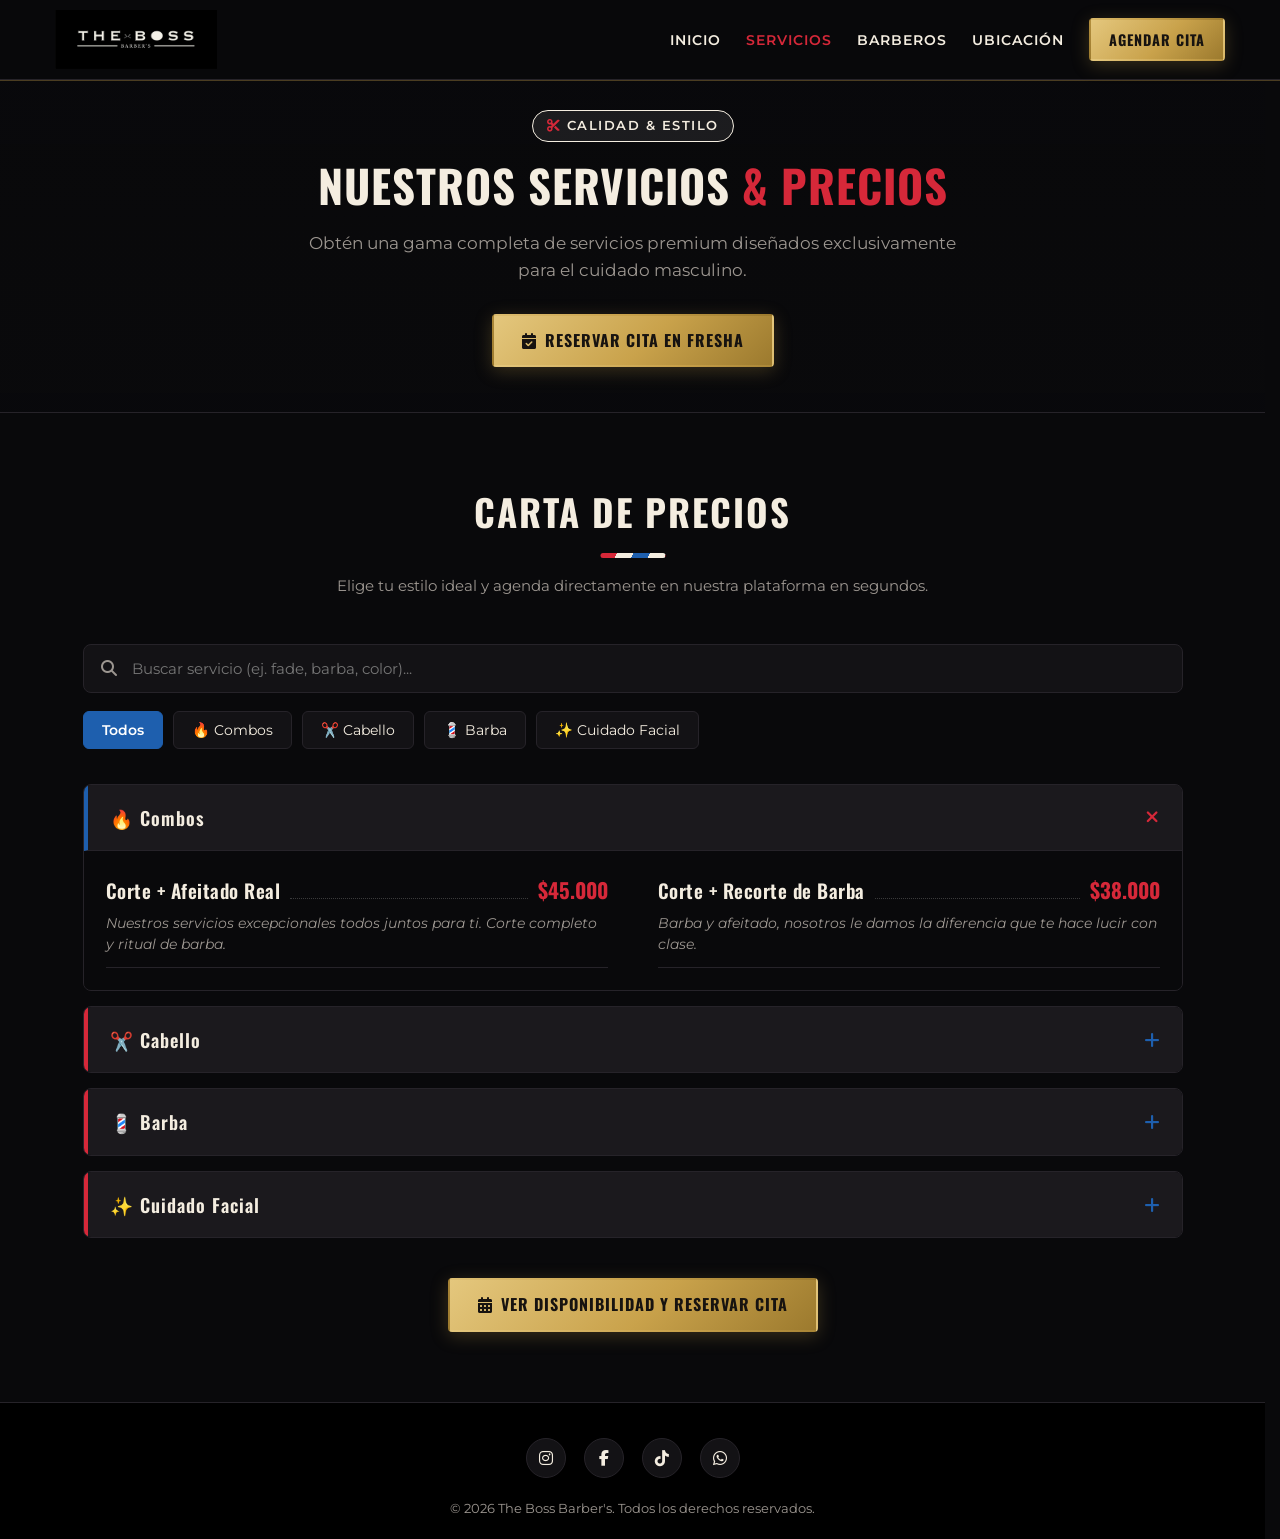
==== commit 6b79b0af: "Add files via upload" ====
--- a/servicios.html
+++ b/servicios.html
@@ -23,10 +23,10 @@
             </a>
             <ul class="nav-menu" id="nav-menu">
                 <li><a href="index.html#inicio" class="nav-link">Inicio</a></li>
-                <li><a href="servicios.html" class="nav-link" style="color: var(--barber-red);">Servicios</a></li>
+                <li><a href="servicios.html" class="nav-link active">Servicios</a></li>
                 <li><a href="index.html#barberos" class="nav-link">Barberos</a></li>
                 <li><a href="index.html#contacto" class="nav-link">Ubicación</a></li>
-                <li><a href="https://www.fresha.com/book-now/the-boss-barbers-hrlbjr75/all-offer?share=true&pId=3057508" target="_blank" class="btn btn-primary" style="padding: 10px 20px;">Agendar Cita</a></li>
+                <li><a href="https://www.fresha.com/book-now/the-boss-barbers-hrlbjr75/all-offer?share=true&pId=3057508" target="_blank" class="btn btn-primary btn-nav">Agendar Cita</a></li>
             </ul>
             <div class="hamburger" id="hamburger" aria-label="Abrir menú" role="button" aria-expanded="false">
                 <span></span>
@@ -38,13 +38,13 @@
 
     <!-- HERO SECCIÓN DE SERVICIOS -->
     <section class="services-hero">
-        <div class="container text-center">
-            <span class="hero-badge"><i class="fa-solid fa-scissors" style="color: var(--barber-red);"></i> Calidad & Estilo</span>
-            <h1 class="hero-title">Nuestros Servicios <span style="color: var(--barber-red);">& Precios</span></h1>
+        <div class="container hero-content text-center">
+            <span class="hero-badge"><i class="fa-solid fa-scissors"></i> Calidad & Estilo</span>
+            <h1 class="hero-title">Nuestros Servicios <span>& Precios</span></h1>
             <p class="hero-description">Obtén una gama completa de servicios premium diseñados exclusivamente para el cuidado masculino.</p>
-            <div style="margin-top: 25px;">
+            <div>
                 <a href="https://www.fresha.com/book-now/the-boss-barbers-hrlbjr75/all-offer?share=true&pId=3057508" target="_blank" class="btn btn-primary">
-                    <i class="fa-solid fa-calendar-check"></i> Reservar una Cita en Fresha
+                    <i class="fa-solid fa-calendar-check"></i> Reservar Cita en Fresha
                 </a>
             </div>
         </div>
@@ -189,8 +189,8 @@
 
             </div>
 
-            <div class="text-center" style="margin-top: 50px;">
-                <a href="https://www.fresha.com/book-now/the-boss-barbers-hrlbjr75/all-offer?share=true&pId=3057508" target="_blank" class="btn btn-primary" style="padding: 16px 40px; font-size: 1.15rem;">
+            <div class="text-center" style="margin-top: 40px;">
+                <a href="https://www.fresha.com/book-now/the-boss-barbers-hrlbjr75/all-offer?share=true&pId=3057508" target="_blank" class="btn btn-primary">
                     <i class="fa-solid fa-calendar-days"></i> Ver Disponibilidad y Reservar Cita
                 </a>
             </div>
--- a/styles.css
+++ b/styles.css
@@ -1,18 +1,18 @@
 /* ==========================================================================
-   VARIABLES & RESET (ESTILO MONOCROMÁTICO + ACENTOS DE BARBERÍA)
+   VARIABLES & RESET UNIFICADO
    ========================================================================== */
 :root {
-    --primary: #F4EDE0;               /* Blanco cálido (marfil), no blanco puro */
-    --gold: #C9A24B;                  /* Dorado navaja clásica: acento cálido de profundidad */
+    --primary: #F4EDE0;               /* Blanco cálido (marfil) */
+    --gold: #C9A24B;                  /* Dorado navaja clásica */
     --gold-light: #E4C77D;
-    --barber-red: #D62839;            /* Rojo clásico de barbería, algo más profundo */
-    --barber-blue: #1E5FAE;           /* Azul clásico de barbería, algo más profundo */
+    --barber-red: #D62839;            /* Rojo clásico de barbería */
+    --barber-blue: #1E5FAE;           /* Azul clásico de barbería */
     --primary-glow: rgba(201, 162, 75, 0.18);
-    --bg-dark: #09090B;                /* Negro con leve calidez, no negro absoluto */
+    --bg-dark: #09090B;                /* Negro de fondo */
     --bg-card: #131215;                /* Fondo base de tarjetas */
     --bg-surface: #1B191D;             /* Superficie con relieve */
     --text-light: #F4EDE0;
-    --text-muted: #9C9690;             /* Gris cálido legible */
+    --text-muted: #9C9690;             /* Gris cálido */
     --border-color: #262329;
     --border-glow: rgba(201, 162, 75, 0.35);
     --font-title: 'Oswald', sans-serif;
@@ -21,15 +21,29 @@
     --pole-stripe: linear-gradient(115deg, var(--barber-red) 0 12.5%, var(--primary) 12.5% 25%, var(--barber-blue) 25% 37.5%, var(--primary) 37.5% 50%, var(--barber-red) 50% 62.5%, var(--primary) 62.5% 75%, var(--barber-blue) 75% 87.5%, var(--primary) 87.5% 100%);
 }
 
-html, body {
-    width: 100%;
-    max-width: 100%;
-    overflow-x: hidden !important;
+*, *::before, *::after {
+    box-sizing: border-box;
+    margin: 0;
+    padding: 0;
+}
+
+html {
+    font-size: 16px;
+    scroll-behavior: smooth;
+    overflow-y: scroll; 
+    scrollbar-gutter: stable;
+}
+
+body {
+    width: 100%;
+    overflow-x: hidden;
     position: relative;
     background: var(--bg-dark);
     color: var(--text-light);
     font-family: var(--font-body);
+    font-size: 1rem;
     line-height: 1.6;
+    -webkit-font-smoothing: antialiased;
 }
 
 a {
@@ -46,36 +60,8 @@
     display: block;
 }
 
-/* Botón principal con degradado dorado: da profundidad en vez de blanco/negro plano */
-.btn-primary {
-    background: linear-gradient(135deg, var(--gold-light) 0%, var(--gold) 55%, #9c7a2e 100%);
-    color: #171310;
-    font-weight: 700;
-    box-shadow: 0 4px 20px rgba(201, 162, 75, 0.25), inset 0 1px 0 rgba(255,255,255,0.3);
-}
-
-.btn-primary:hover {
-    background: linear-gradient(135deg, #EED89A 0%, var(--gold-light) 55%, var(--gold) 100%);
-    transform: translateY(-3px);
-    box-shadow: 0 8px 28px rgba(201, 162, 75, 0.4), inset 0 1px 0 rgba(255,255,255,0.35);
-}
-
-/* Tarjetas con degradado sutil de superficie y borde con brillo al pasar el mouse */
-.service-card, .feature-card, .barber-card {
-    background: linear-gradient(160deg, var(--bg-surface) 0%, var(--bg-card) 100%);
-    border: 1px solid var(--border-color);
-    box-shadow: 0 10px 30px rgba(0, 0, 0, 0.6);
-    transition: var(--transition);
-}
-
-.service-card:hover, .feature-card:hover, .barber-card:hover {
-    border-color: var(--gold);
-    transform: translateY(-5px);
-    box-shadow: 0 14px 34px rgba(0, 0, 0, 0.65), 0 0 0 1px var(--border-glow);
-}
-
-/* ==========================================================================
-   COMPONENTES REUTILIZABLES
+/* ==========================================================================
+   COMPONENTES Y BOTONES
    ========================================================================== */
 .container {
     width: 90%;
@@ -85,7 +71,7 @@
 }
 
 .section-padding {
-    padding: 80px 0;
+    padding: 70px 0;
 }
 
 .text-center {
@@ -94,44 +80,45 @@
 
 .section-title {
     font-family: var(--font-title);
-    font-size: clamp(1.8rem, 4.5vw, 2.5rem);
+    font-size: clamp(1.6rem, 4vw, 2.3rem);
     text-transform: uppercase;
     letter-spacing: 2px;
     color: var(--primary);
-    margin-bottom: 18px;
+    margin-bottom: 16px;
     position: relative;
-    padding-bottom: 18px;
-}
-
-/* Firma visual: mini poste de barbería girado, como acento de marca bajo cada título */
+    padding-bottom: 16px;
+}
+
 .section-title::after {
     content: "";
     position: absolute;
     bottom: 0;
     left: 50%;
     transform: translateX(-50%);
-    width: 70px;
-    height: 6px;
+    width: 65px;
+    height: 5px;
     border-radius: 3px;
     background: var(--pole-stripe);
     background-size: 200% 100%;
 }
 
-
 .section-subtitle {
     color: var(--text-muted);
-    font-size: 1rem;
-    margin-bottom: 50px;
+    font-size: 0.95rem;
+    margin-bottom: 45px;
     max-width: 600px;
     margin-left: auto;
     margin-right: auto;
 }
 
 .btn {
-    display: inline-block;
-    padding: 14px 32px;
-    font-family: var(--font-title);
-    font-size: 1.1rem;
+    display: inline-flex;
+    align-items: center;
+    justify-content: center;
+    gap: 8px;
+    padding: 12px 28px;
+    font-family: var(--font-title);
+    font-size: 1rem;
     font-weight: 600;
     text-transform: uppercase;
     letter-spacing: 1px;
@@ -139,6 +126,19 @@
     cursor: pointer;
     transition: var(--transition);
     border: 2px solid transparent;
+}
+
+.btn-primary {
+    background: linear-gradient(135deg, var(--gold-light) 0%, var(--gold) 55%, #9c7a2e 100%);
+    color: #171310;
+    font-weight: 700;
+    box-shadow: 0 4px 18px rgba(201, 162, 75, 0.25);
+}
+
+.btn-primary:hover {
+    background: linear-gradient(135deg, #EED89A 0%, var(--gold-light) 55%, var(--gold) 100%);
+    transform: translateY(-2px);
+    box-shadow: 0 6px 22px rgba(201, 162, 75, 0.35);
 }
 
 .btn-outline {
@@ -149,16 +149,25 @@
 
 .btn-outline:hover {
     background-color: var(--gold);
-    border-color: var(--gold);
     color: #171310;
-    transform: translateY(-3px);
-    box-shadow: 0 8px 24px rgba(201, 162, 75, 0.3);
-}
-
-.logo-img {
-    height: 75px;
-    width: auto;
-    object-fit: contain;
+    transform: translateY(-2px);
+    box-shadow: 0 6px 20px rgba(201, 162, 75, 0.3);
+}
+
+.btn-nav {
+    padding: 8px 18px;
+    font-size: 0.9rem;
+}
+
+.btn-whatsapp {
+    border-color: #25D366;
+    color: #25D366;
+}
+
+.btn-whatsapp:hover {
+    background-color: #25D366;
+    border-color: #25D366;
+    color: #000;
 }
 
 /* ==========================================================================
@@ -169,12 +178,12 @@
     top: 0;
     left: 0;
     width: 100%;
+    height: 80px;
     background-color: rgba(9, 9, 11, 0.95);
     backdrop-filter: blur(10px);
     z-index: 1000;
     border-bottom: 1px solid var(--border-color);
     box-shadow: 0 1px 0 var(--border-glow);
-    transition: var(--transition);
 }
 
 .navbar {
@@ -182,32 +191,39 @@
     justify-content: space-between;
     align-items: center;
     width: 100%;
-    max-width: 1200px;
-    margin: 0 auto;
-    padding: 0 20px;
-    height: 80px;
+    height: 100%;
+}
+
+.logo {
+    display: flex;
+    align-items: center;
+}
+
+.logo-img {
+    height: 60px;
+    width: auto;
+    object-fit: contain;
 }
 
 .nav-menu {
     display: flex;
     align-items: center;
-    gap: 30px;
+    gap: 25px;
 }
 
 .nav-link {
     font-weight: 600;
-    font-size: 0.95rem;
+    font-size: 0.9rem;
     text-transform: uppercase;
     letter-spacing: 1px;
     transition: var(--transition);
 }
 
-.nav-link:hover {
-    color: var(--gold);
-}
-
-/* Ícono de hamburguesa 100% CSS (3 líneas), independiente de Font Awesome:
-   así nunca desaparece por una fuente externa que no cargó a tiempo */
+.nav-link:hover,
+.nav-link.active {
+    color: var(--barber-red);
+}
+
 .hamburger {
     display: none;
     cursor: pointer;
@@ -215,7 +231,6 @@
     height: 20px;
     background: none;
     border: none;
-    padding: 0;
     position: relative;
 }
 
@@ -238,9 +253,7 @@
     transform: rotate(45deg);
     background-color: var(--gold);
 }
-.hamburger.active span:nth-child(2) {
-    opacity: 0;
-}
+.hamburger.active span:nth-child(2) { opacity: 0; }
 .hamburger.active span:nth-child(3) {
     top: 9px;
     transform: rotate(-45deg);
@@ -248,24 +261,40 @@
 }
 
 /* ==========================================================================
-   HERO SECTION
+   HERO SECTIONS (INICIO Y SERVICIOS) - CORREGIDO Y UNIFICADO
    ========================================================================== */
 .hero {
-    height: 100vh;
-    min-height: 560px;
+    min-height: 100vh;
+    min-height: 100dvh;
     background: linear-gradient(180deg, rgba(9,9,11,0.75) 0%, rgba(9,9,11,0.88) 55%, rgba(9,9,11,0.97) 100%),
                 radial-gradient(ellipse at 50% 30%, rgba(201,162,75,0.12) 0%, transparent 60%),
                 url('https://images.unsplash.com/photo-1503951914875-452162b0f3f1?auto=format&fit=crop&q=80&w=1600') center/cover no-repeat;
     display: flex;
     align-items: center;
+    justify-content: center;
     text-align: center;
-    padding-top: 80px;
+    padding-top: 100px;
+    padding-bottom: 40px;
+}
+
+.services-hero {
+    min-height: 400px;
+    background: linear-gradient(180deg, rgba(9,9,11,0.82) 0%, rgba(9,9,11,0.95) 100%),
+                url('https://images.unsplash.com/photo-1503951914875-452162b0f3f1?auto=format&fit=crop&q=80&w=1600') center/cover no-repeat;
+    display: flex;
+    align-items: center;
+    justify-content: center;
+    text-align: center;
+    padding-top: 110px;
+    padding-bottom: 45px; 
+    border-bottom: 1px solid var(--border-color);
 }
 
 .hero-content {
     max-width: 800px;
     margin: 0 auto;
-    padding: 0 20px;
+    width: 100%;
+    padding: 0 15px;
 }
 
 .hero-badge {
@@ -273,26 +302,30 @@
     background-color: rgba(255, 255, 255, 0.08);
     color: var(--primary);
     border: 1px solid var(--primary);
-    padding: 6px 16px;
+    padding: 5px 14px;
     border-radius: 20px;
-    font-size: 0.85rem;
+    font-size: 0.8rem;
     font-weight: 600;
     text-transform: uppercase;
-    letter-spacing: 2px;
-    margin-bottom: 20px;
+    letter-spacing: 1.5px;
+    margin-bottom: 18px;
 }
 
 .hero-badge i {
     color: var(--barber-red);
 }
 
+/* CLASE UNIFICADA Y RESTRINGIDA PARA EVITAR QUE CREZCA DEMASIADO */
 .hero-title {
     font-family: var(--font-title);
-    font-size: clamp(2.1rem, 6.5vw, 3.8rem);
+    font-size: clamp(1.8rem, 3.8vw, 2.8rem);
     text-transform: uppercase;
     line-height: 1.15;
-    margin-bottom: 20px;
+    margin-bottom: 18px;
     letter-spacing: 1px;
+    max-width: 700px;
+    margin-left: auto;
+    margin-right: auto;
 }
 
 .hero-title span {
@@ -300,20 +333,23 @@
 }
 
 .hero-description {
-    font-size: 1.15rem;
+    font-size: 1.05rem;
     color: var(--text-muted);
-    margin-bottom: 35px;
+    margin-bottom: 30px;
+    max-width: 680px;
+    margin-left: auto;
+    margin-right: auto;
 }
 
 .hero-buttons {
     display: flex;
-    gap: 20px;
+    gap: 16px;
     justify-content: center;
     flex-wrap: wrap;
 }
 
 /* ==========================================================================
-   BENEFICIOS / CARACTERÍSTICAS
+   CARACTERÍSTICAS & TARJETAS
    ========================================================================== */
 .features {
     background-color: var(--bg-card);
@@ -327,30 +363,36 @@
 }
 
 .feature-card {
-    background-color: var(--bg-surface);
-    padding: 35px 25px;
+    background: linear-gradient(160deg, var(--bg-surface) 0%, var(--bg-card) 100%);
+    padding: 30px 20px;
     border-radius: 8px;
     text-align: center;
     border: 1px solid var(--border-color);
     transition: var(--transition);
 }
 
+.feature-card:hover, .barber-card:hover {
+    border-color: var(--gold);
+    transform: translateY(-4px);
+    box-shadow: 0 10px 25px rgba(0, 0, 0, 0.6);
+}
+
 .feature-icon {
-    font-size: 2.5rem;
+    font-size: 2.2rem;
     color: var(--barber-blue);
-    margin-bottom: 20px;
+    margin-bottom: 16px;
 }
 
 .feature-title {
     font-family: var(--font-title);
-    font-size: 1.3rem;
-    margin-bottom: 10px;
+    font-size: 1.2rem;
+    margin-bottom: 8px;
     text-transform: uppercase;
 }
 
 .feature-text {
     color: var(--text-muted);
-    font-size: 0.9rem;
+    font-size: 0.88rem;
 }
 
 /* ==========================================================================
@@ -367,7 +409,7 @@
 }
 
 .barber-card {
-    background-color: var(--bg-surface);
+    background: linear-gradient(160deg, var(--bg-surface) 0%, var(--bg-card) 100%);
     border-radius: 8px;
     overflow: hidden;
     border: 1px solid var(--border-color);
@@ -375,7 +417,7 @@
 }
 
 .barber-img {
-    height: 320px;
+    height: 300px;
     width: 100%;
     object-fit: cover;
     cursor: pointer;
@@ -383,30 +425,30 @@
 }
 
 .barber-info {
-    padding: 25px;
+    padding: 22px;
     text-align: center;
 }
 
 .barber-name {
     font-family: var(--font-title);
-    font-size: 1.5rem;
-    text-transform: uppercase;
-    margin-bottom: 5px;
+    font-size: 1.4rem;
+    text-transform: uppercase;
+    margin-bottom: 4px;
 }
 
 .barber-role {
     color: var(--barber-blue);
-    font-size: 0.85rem;
+    font-size: 0.82rem;
     font-weight: 600;
     text-transform: uppercase;
     letter-spacing: 1px;
-    margin-bottom: 15px;
+    margin-bottom: 12px;
 }
 
 .barber-bio {
     color: var(--text-muted);
-    font-size: 0.9rem;
-    margin-bottom: 20px;
+    font-size: 0.88rem;
+    margin-bottom: 18px;
 }
 
 /* ==========================================================================
@@ -423,22 +465,22 @@
     max-width: 800px;
     margin: 0 auto;
     background-color: var(--bg-card);
-    padding: 50px 30px;
+    padding: 45px 25px;
     border-radius: 12px;
     border: 2px solid var(--barber-red);
-    box-shadow: 0 15px 30px rgba(0, 0, 0, 0.8);
+    box-shadow: 0 12px 28px rgba(0, 0, 0, 0.8);
 }
 
 .fresha-steps {
     display: grid;
     grid-template-columns: repeat(auto-fit, minmax(200px, 1fr));
     gap: 20px;
-    margin: 35px 0;
+    margin: 30px 0;
 }
 
 .step-number {
-    width: 40px;
-    height: 40px;
+    width: 38px;
+    height: 38px;
     background-color: var(--barber-red);
     color: #FFFFFF;
     font-family: var(--font-title);
@@ -447,8 +489,8 @@
     display: flex;
     align-items: center;
     justify-content: center;
-    margin: 0 auto 15px auto;
-    font-size: 1.2rem;
+    margin: 0 auto 12px auto;
+    font-size: 1.1rem;
 }
 
 /* ==========================================================================
@@ -456,19 +498,25 @@
    ========================================================================== */
 .contact-grid {
     display: grid;
-    grid-template-columns: repeat(auto-fit, minmax(320px, 1fr));
-    gap: 40px;
+    grid-template-columns: repeat(auto-fit, minmax(300px, 1fr));
+    gap: 35px;
+}
+
+.contact-info {
+    display: flex;
+    flex-direction: column;
+    gap: 20px;
 }
 
 .contact-item {
     display: flex;
     align-items: flex-start;
-    gap: 20px;
+    gap: 18px;
 }
 
 .contact-icon {
-    width: 50px;
-    height: 50px;
+    width: 46px;
+    height: 46px;
     background-color: var(--bg-card);
     border: 1px solid var(--barber-blue);
     border-radius: 8px;
@@ -476,153 +524,44 @@
     align-items: center;
     justify-content: center;
     color: var(--barber-blue);
-    font-size: 1.3rem;
+    font-size: 1.2rem;
     flex-shrink: 0;
 }
 
 .contact-details h4 {
     font-family: var(--font-title);
-    font-size: 1.2rem;
-    text-transform: uppercase;
-    margin-bottom: 5px;
+    font-size: 1.15rem;
+    text-transform: uppercase;
+    margin-bottom: 4px;
 }
 
 .contact-details p {
     color: var(--text-muted);
-    font-size: 0.95rem;
+    font-size: 0.9rem;
 }
 
 .map-container {
     border-radius: 8px;
     overflow: hidden;
     border: 1px solid var(--border-color);
-    min-height: 300px;
+    min-height: 280px;
 }
 
 .map-container iframe {
     width: 100%;
     height: 100%;
-    min-height: 320px;
+    min-height: 280px;
     border: 0;
 }
 
 /* ==========================================================================
-   FOOTER
-   ========================================================================== */
-footer {
-    background-color: #000000;
-    padding: 40px 0 20px 0;
-    border-top: 1px solid var(--border-color);
-    text-align: center;
-}
-
-.social-links {
-    display: flex;
-    justify-content: center;
-    gap: 20px;
-    margin-bottom: 25px;
-}
-
-.social-icon {
-    width: 42px;
-    height: 42px;
-    background-color: var(--bg-card);
-    border: 1px solid var(--border-color);
-    border-radius: 50%;
-    display: flex;
-    align-items: center;
-    justify-content: center;
-    color: var(--text-light);
-    transition: var(--transition);
-}
-
-.social-icon:hover {
-    background-color: var(--barber-blue);
-    color: #FFFFFF;
-    transform: translateY(-3px);
-}
-
-.copyright {
-    color: var(--text-muted);
-    font-size: 0.85rem;
-}
-
-/* ==========================================================================
-   CARTA DE SERVICIOS Y PRECIOS (ESTILO CLÁSICO 2 COLUMNAS ROJO/AZUL)
-   ========================================================================== */
-.services-hero {
-    height: 55vh;
-    min-height: 400px;
-    background: linear-gradient(rgba(0, 0, 0, 0.85), rgba(0, 0, 0, 1)), 
-                url('https://images.unsplash.com/photo-1503951914875-452162b0f3f1?auto=format&fit=crop&q=80&w=1600') center/cover no-repeat;
-    display: flex;
-    align-items: center;
-    justify-content: center;
-    padding-top: 100px; 
-    border-bottom: 1px solid var(--border-color);
-}
-
-.price-list-grid {
-    display: grid;
-    grid-template-columns: repeat(2, 1fr);
-    gap: 30px 60px;
-    max-width: 1100px;
-    margin: 0 auto;
-}
-
-.price-item {
-    background-color: transparent;
-    padding: 15px 0;
-    border-bottom: 1px solid var(--border-color);
-    transition: var(--transition);
-}
-
-.price-row {
-    display: flex;
-    align-items: baseline;
-    gap: 10px;
-    margin-bottom: 8px;
-}
-
-.price-name {
-    font-family: var(--font-title);
-    font-size: 1.3rem;
-    font-weight: 600;
-    letter-spacing: 0.5px;
-    color: var(--text-light);
-    white-space: nowrap; 
-}
-
-.price-dots {
-    flex-grow: 1;
-    border-bottom: 1px dotted rgba(255, 255, 255, 0.2); 
-    height: 10px;
-}
-
-.price-cost {
-    font-family: var(--font-title);
-    font-size: 1.4rem;
-    color: var(--barber-red); /* Acento rojo en precios del menú de servicios */
-    font-weight: 700;
-    white-space: nowrap;
-}
-
-.price-desc {
-    color: var(--text-muted);
-    font-size: 0.95rem;
-    line-height: 1.6;
-    font-style: italic;
-    margin: 0;
-}
-
-/* ==========================================================================
-   BUSCADOR, FILTROS Y ACORDEONES CON TEMÁTICA DE BARBERÍA
+   CARTA DE SERVICIOS, BUSCADOR & ACORDEONES
    ========================================================================== */
 .services-tools {
     display: flex;
     flex-direction: column;
-    gap: 20px;
-    margin-bottom: 40px;
+    gap: 18px;
+    margin-bottom: 35px;
     max-width: 1100px;
     margin-left: auto;
     margin-right: auto;
@@ -639,30 +578,30 @@
     top: 50%;
     transform: translateY(-50%);
     color: var(--text-muted);
-    font-size: 1.1rem;
+    font-size: 1rem;
 }
 
 .search-box input {
     width: 100%;
-    padding: 15px 20px 15px 50px;
+    padding: 14px 20px 14px 48px;
     background-color: var(--bg-card);
     border: 1px solid var(--border-color);
     border-radius: 8px;
     color: var(--text-light);
     font-family: var(--font-body);
-    font-size: 1rem;
+    font-size: 0.95rem;
     transition: var(--transition);
 }
 
 .search-box input:focus {
     outline: none;
     border-color: var(--barber-blue);
-    box-shadow: 0 0 10px rgba(0, 102, 255, 0.2);
+    box-shadow: 0 0 10px rgba(30, 95, 174, 0.3);
 }
 
 .filter-buttons {
     display: flex;
-    gap: 12px;
+    gap: 10px;
     flex-wrap: wrap;
 }
 
@@ -670,15 +609,12 @@
     background-color: var(--bg-card);
     color: var(--text-light);
     border: 1px solid var(--border-color);
-    padding: 10px 20px;
+    padding: 9px 18px;
     border-radius: 6px;
     font-family: var(--font-body);
-    font-size: 0.95rem;
+    font-size: 0.9rem;
     cursor: pointer;
     transition: var(--transition);
-    display: flex;
-    align-items: center;
-    gap: 8px;
 }
 
 .filter-btn:hover {
@@ -709,7 +645,7 @@
 }
 
 .accordion-header {
-    padding: 20px 25px;
+    padding: 18px 22px;
     display: flex;
     justify-content: space-between;
     align-items: center;
@@ -717,7 +653,7 @@
     background-color: var(--bg-surface);
     transition: var(--transition);
     user-select: none;
-    border-left: 4px solid var(--barber-red); /* Detalle de color barbería en acordeones */
+    border-left: 4px solid var(--barber-red);
 }
 
 .accordion-header:hover {
@@ -726,20 +662,20 @@
 
 .accordion-title {
     font-family: var(--font-title);
-    font-size: 1.2rem;
+    font-size: 1.15rem;
     font-weight: 600;
     letter-spacing: 1px;
 }
 
 .accordion-icon {
     color: var(--barber-blue);
-    font-size: 1.2rem;
+    font-size: 1.1rem;
     transition: transform 0.3s ease;
 }
 
 .accordion-content {
     display: none;
-    padding: 25px;
+    padding: 22px;
     background-color: var(--bg-dark);
 }
 
@@ -757,8 +693,55 @@
     border-left-color: var(--barber-blue);
 }
 
-/* ==========================================================================
-   MODAL GALERÍA Y RESPONSIVE
+.price-list-grid {
+    display: grid;
+    grid-template-columns: repeat(2, 1fr);
+    gap: 25px 50px;
+}
+
+.price-item {
+    padding-bottom: 12px;
+    border-bottom: 1px solid var(--border-color);
+}
+
+.price-row {
+    display: flex;
+    align-items: baseline;
+    gap: 10px;
+    margin-bottom: 6px;
+}
+
+.price-name {
+    font-family: var(--font-title);
+    font-size: 1.2rem;
+    font-weight: 600;
+    letter-spacing: 0.5px;
+    color: var(--text-light);
+}
+
+.price-dots {
+    flex-grow: 1;
+    border-bottom: 1px dotted rgba(255, 255, 255, 0.2); 
+    height: 10px;
+}
+
+.price-cost {
+    font-family: var(--font-title);
+    font-size: 1.3rem;
+    color: var(--barber-red);
+    font-weight: 700;
+    white-space: nowrap;
+}
+
+.price-desc {
+    color: var(--text-muted);
+    font-size: 0.88rem;
+    line-height: 1.5;
+    font-style: italic;
+}
+
+/* ==========================================================================
+   MODAL GALERÍA
    ========================================================================== */
 .modal-galeria {
     display: none;
@@ -768,10 +751,10 @@
     top: 0;
     width: 100%;
     height: 100%;
-    background-color: rgba(0, 0, 0, 0.95);
-    align-items: center;
-    justify-content: center;
-    padding: 40px 20px;
+    background-color: rgba(0, 0, 0, 0.92);
+    align-items: center;
+    justify-content: center;
+    padding: 20px;
 }
 
 .modal-dialog-box {
@@ -780,7 +763,7 @@
     background-color: var(--bg-card);
     border: 1px solid var(--border-color);
     border-radius: 12px;
-    max-width: 900px;
+    max-width: 850px;
     width: 100%;
     overflow: hidden;
     box-shadow: 0 15px 40px rgba(0,0,0,0.85);
@@ -792,30 +775,53 @@
     display: flex;
     align-items: center;
     justify-content: center;
-    min-height: 420px;
+    min-height: 380px;
 }
 
 .modal-img-pane img {
     width: 100%;
     height: 100%;
-    max-height: 550px;
+    max-height: 500px;
     object-fit: cover;
 }
 
 .modal-text-pane {
     flex: 1;
-    padding: 40px;
+    padding: 35px;
     display: flex;
     flex-direction: column;
     justify-content: center;
+}
+
+.modal-title-style {
+    color: var(--primary);
+    font-family: var(--font-title);
+    font-size: 1.7rem;
+    text-transform: uppercase;
+    margin-bottom: 5px;
+}
+
+.modal-role-style {
+    color: var(--barber-blue);
+    font-size: 0.82rem;
+    font-weight: 600;
+    text-transform: uppercase;
+    letter-spacing: 1px;
+    margin-bottom: 15px;
+}
+
+.modal-bio-style {
+    color: var(--text-muted);
+    font-size: 0.9rem;
+    margin-bottom: 25px;
 }
 
 .cerrar-modal {
     position: absolute;
-    top: 20px;
-    right: 25px;
+    top: 15px;
+    right: 20px;
     color: #f1f1f1;
-    font-size: 35px;
+    font-size: 32px;
     font-weight: bold;
     cursor: pointer;
     z-index: 10001;
@@ -833,15 +839,15 @@
     background-color: rgba(0, 0, 0, 0.85);
     color: var(--barber-blue);
     border: 1px solid var(--barber-blue);
-    width: 50px;
-    height: 50px;
+    width: 44px;
+    height: 44px;
     border-radius: 50%;
     cursor: pointer;
     z-index: 10000;
     display: flex;
     align-items: center;
     justify-content: center;
-    font-size: 1.3rem;
+    font-size: 1.1rem;
     transition: var(--transition);
 }
 
@@ -850,9 +856,53 @@
     color: #FFFFFF;
 }
 
-.modal-prev { left: 20px; }
-.modal-next { right: 20px; }
-
+.modal-prev { left: 15px; }
+.modal-next { right: 15px; }
+
+/* ==========================================================================
+   FOOTER
+   ========================================================================== */
+footer {
+    background-color: #000000;
+    padding: 35px 0 20px 0;
+    border-top: 1px solid var(--border-color);
+    text-align: center;
+}
+
+.social-links {
+    display: flex;
+    justify-content: center;
+    gap: 18px;
+    margin-bottom: 20px;
+}
+
+.social-icon {
+    width: 40px;
+    height: 40px;
+    background-color: var(--bg-card);
+    border: 1px solid var(--border-color);
+    border-radius: 50%;
+    display: flex;
+    align-items: center;
+    justify-content: center;
+    color: var(--text-light);
+    transition: var(--transition);
+}
+
+.social-icon:hover {
+    background-color: var(--barber-blue);
+    color: #FFFFFF;
+    transform: translateY(-2px);
+}
+
+.copyright {
+    color: var(--text-muted);
+    font-size: 0.82rem;
+}
+
+/* ==========================================================================
+   DISEÑO RESPONSIVO (MEDIA QUERIES)
+   ========================================================================== */
 @media (max-width: 1024px) {
     .features-grid {
         grid-template-columns: repeat(2, 1fr);
@@ -862,10 +912,8 @@
     }
 }
 
-/* Tablets: la navbar completa (todos los links) ya no cabe cómodamente */
 @media (max-width: 900px) {
     .navbar {
-        height: 70px;
         position: relative;
         justify-content: center;
     }
@@ -876,9 +924,8 @@
         z-index: 1001;
     }
     .logo-img {
-        height: 55px;
-    }
-    /* Hamburguesa en la esquina SUPERIOR IZQUIERDA, como se pidió */
+        height: 50px;
+    }
     .hamburger {
         display: block;
         position: absolute;
@@ -889,30 +936,22 @@
     }
     .nav-menu {
         position: fixed;
-        top: 70px;
+        top: 80px;
         left: 0;
         width: 100%;
-        height: calc(100vh - 70px);
+        height: calc(100vh - 80px);
         background-color: rgba(9, 9, 11, 0.98);
         flex-direction: column;
         justify-content: center;
         align-items: center;
-        gap: 30px;
+        gap: 25px;
         transform: translateX(-100%);
         transition: transform 0.3s ease-in-out;
         z-index: 999;
-        overflow-y: auto;
         padding: 30px 0;
     }
     .nav-menu.active {
         transform: translateX(0);
-    }
-    .contact-grid,
-    .barbers-grid {
-        gap: 25px;
-    }
-    .fresha-steps {
-        grid-template-columns: repeat(2, 1fr);
     }
 }
 
@@ -923,90 +962,31 @@
         overflow-y: auto;
     }
     .modal-img-pane {
-        min-height: 260px;
+        min-height: 240px;
     }
     .contact-grid {
         grid-template-columns: 1fr;
     }
-    .map-container iframe {
-        min-height: 260px;
-    }
-}
-
-/* Celulares medianos (la mayoría de smartphones) */
+}
+
 @media (max-width: 576px) {
     .section-padding {
-        padding: 55px 0;
-    }
-    .container {
-        width: 92%;
-    }
-    .hero-description {
-        font-size: 1rem;
+        padding: 50px 0;
     }
     .hero-buttons {
         flex-direction: column;
         width: 100%;
-        gap: 14px;
     }
     .hero-buttons .btn {
         width: 100%;
-        text-align: center;
     }
     .features-grid {
         grid-template-columns: 1fr;
     }
-    .price-row {
-        flex-wrap: wrap;
-    }
-    .price-name {
-        white-space: normal;
-    }
     .price-dots {
         display: none;
     }
-    .services-tools {
-        gap: 14px;
-    }
-    .filter-buttons {
-        gap: 8px;
-    }
-    .filter-btn {
-        padding: 8px 14px;
-        font-size: 0.85rem;
-    }
-    .fresha-box {
-        padding: 35px 20px;
-    }
     .fresha-steps {
         grid-template-columns: 1fr;
     }
-    .modal-nav {
-        width: 40px;
-        height: 40px;
-        font-size: 1rem;
-    }
-    .modal-prev { left: 10px; }
-    .modal-next { right: 10px; }
-}
-
-/* Celulares pequeños */
-@media (max-width: 400px) {
-    .navbar {
-        padding: 0 12px;
-    }
-    .logo-img {
-        height: 46px;
-    }
-    .hero-badge {
-        font-size: 0.75rem;
-        padding: 5px 12px;
-    }
-    .section-title {
-        letter-spacing: 1px;
-    }
-    .btn {
-        padding: 12px 22px;
-        font-size: 1rem;
-    }
 }
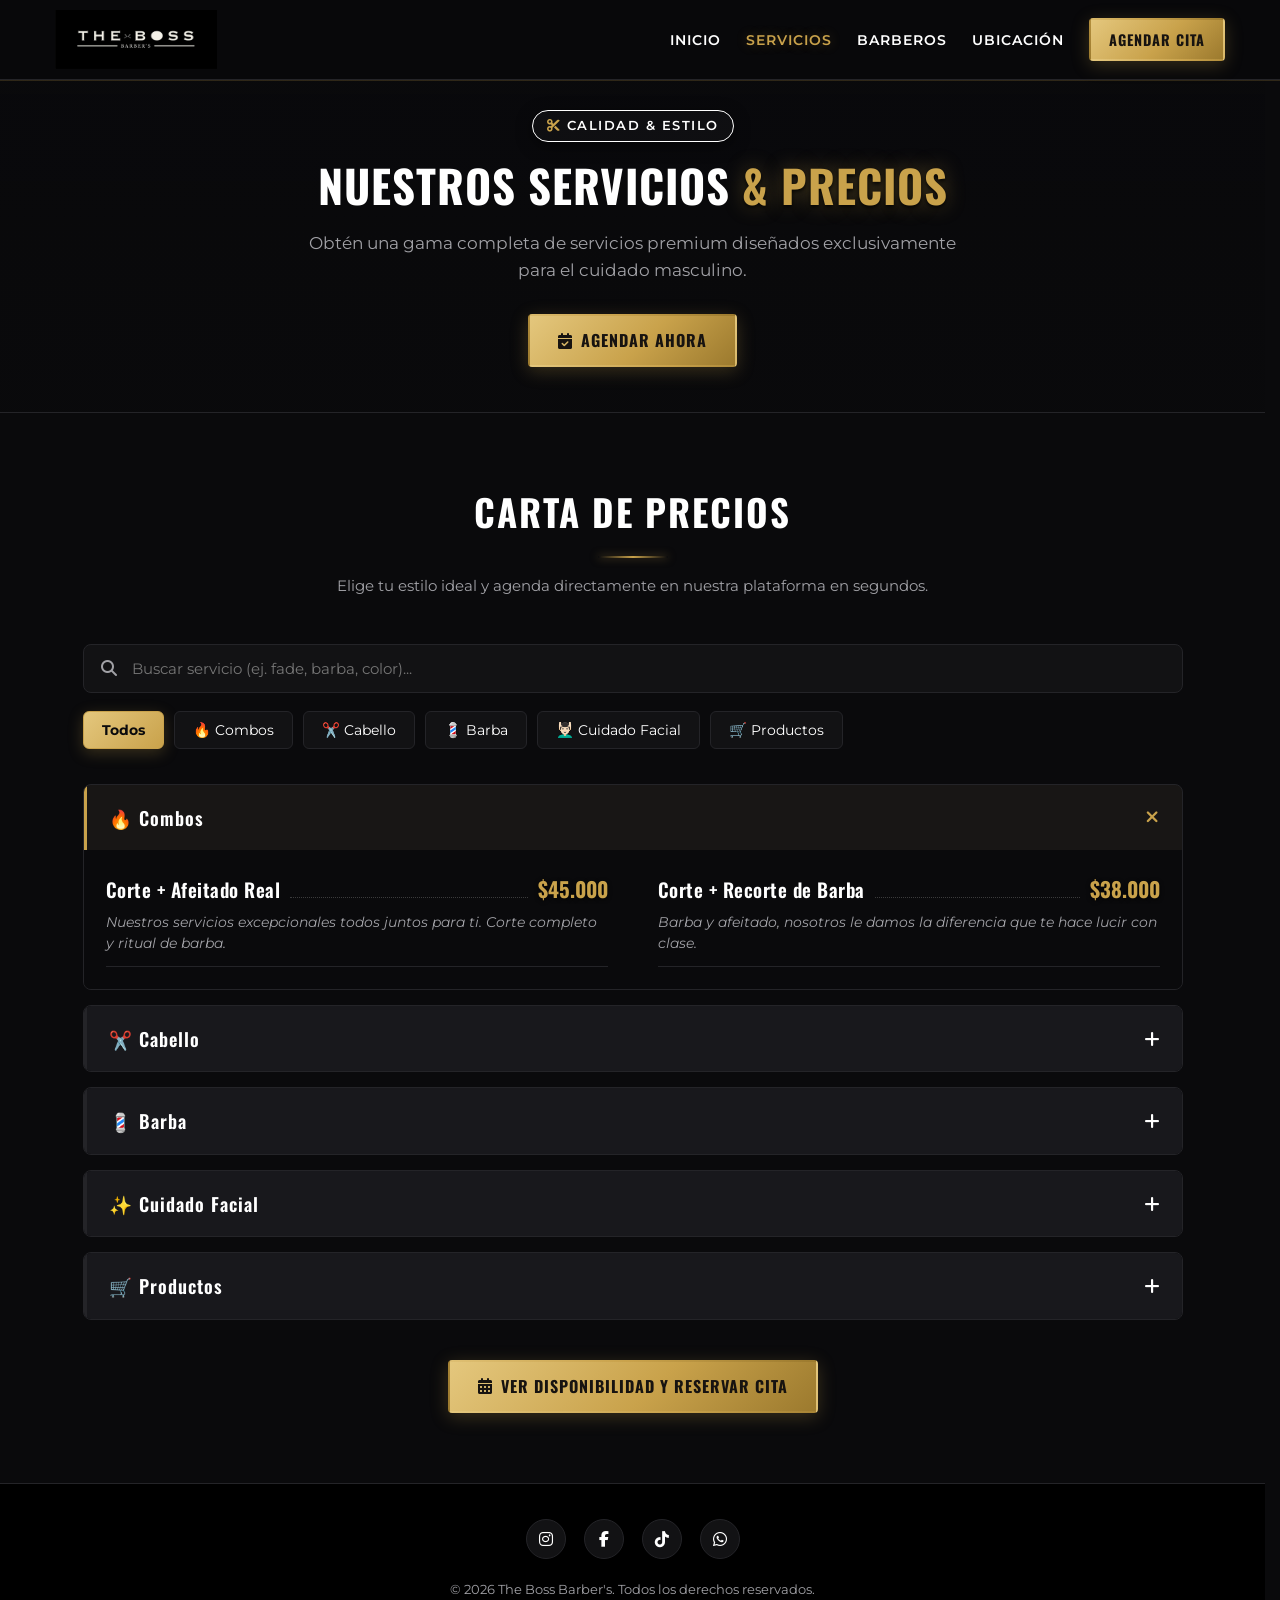
==== commit 641e6383: "Add files via upload" ====
--- a/servicios.html
+++ b/servicios.html
@@ -44,7 +44,7 @@
             <p class="hero-description">Obtén una gama completa de servicios premium diseñados exclusivamente para el cuidado masculino.</p>
             <div>
                 <a href="https://www.fresha.com/book-now/the-boss-barbers-hrlbjr75/all-offer?share=true&pId=3057508" target="_blank" class="btn btn-primary">
-                    <i class="fa-solid fa-calendar-check"></i> Reservar Cita en Fresha
+                    <i class="fa-solid fa-calendar-check"></i> AGENDAR AHORA
                 </a>
             </div>
         </div>
@@ -68,7 +68,8 @@
                     <button class="filter-btn" data-filter="combos">🔥 Combos</button>
                     <button class="filter-btn" data-filter="cabello">✂️ Cabello</button>
                     <button class="filter-btn" data-filter="barba">💈 Barba</button>
-                    <button class="filter-btn" data-filter="facial">✨ Cuidado Facial</button>
+                    <button class="filter-btn" data-filter="facial">💆🏻‍♂️ Cuidado Facial</button>
+                    <button class="filter-btn" data-filter="productos">🛒 Productos</button>
                 </div>
             </div>
 
@@ -186,7 +187,25 @@
                         </div>
                     </div>
                 </div>
-
+                 <!-- CATEGORÍA: PRODUCTOS -->
+                <div class="accordion-item" data-category="productos">
+                    <div class="accordion-header">
+                        <div class="accordion-title">🛒 Productos </div>
+                        <i class="fa-solid fa-plus accordion-icon"></i>
+                    </div>
+                    <div class="accordion-content">
+                        <div class="price-list-grid">
+                            <div class="price-item">
+                                <div class="price-row">
+                                    <span class="price-name">MINOXIDIL FOLIGAIN 12%</span>
+                                    <span class="price-dots"></span>
+                                    <span class="price-cost">$60.000</span>
+                                </div>
+                                <p class="price-desc">Tónico para estimulación y crecimiento de cabello Profesional </p>
+                            </div>
+                        </div>
+                    </div>
+                </div>
             </div>
 
             <div class="text-center" style="margin-top: 40px;">
--- a/styles.css
+++ b/styles.css
@@ -2,23 +2,24 @@
    VARIABLES & RESET UNIFICADO
    ========================================================================== */
 :root {
-    --primary: #F4EDE0;               /* Blanco cálido (marfil) */
-    --gold: #C9A24B;                  /* Dorado navaja clásica */
+    --primary: #FFFFFF;               /* Blanco Puro */
+    --gold: #C9A24B;                  /* Dorado Champagne */
     --gold-light: #E4C77D;
-    --barber-red: #D62839;            /* Rojo clásico de barbería */
-    --barber-blue: #1E5FAE;           /* Azul clásico de barbería */
-    --primary-glow: rgba(201, 162, 75, 0.18);
-    --bg-dark: #09090B;                /* Negro de fondo */
-    --bg-card: #131215;                /* Fondo base de tarjetas */
-    --bg-surface: #1B191D;             /* Superficie con relieve */
-    --text-light: #F4EDE0;
-    --text-muted: #9C9690;             /* Gris cálido */
-    --border-color: #262329;
-    --border-glow: rgba(201, 162, 75, 0.35);
+    --silver: #D1D1D6;                /* Plateado refinado */
+    --silver-muted: #8E8E93;          /* Gris metálico tenue */
+    
+    --bg-dark: #0A0A0C;                /* Negro profundo */
+    --bg-card: #121214;                /* Tarjeta negro mate */
+    --bg-surface: #18181C;             /* Superficie con relieve */
+    
+    --text-light: #FFFFFF;            /* Textos principales */
+    --text-muted: #A1A1A6;             /* Descripciones en plateado tenue */
+    --border-color: #242428;           /* Bordes finos */
+    --border-glow: rgba(201, 162, 75, 0.2);
+    
     --font-title: 'Oswald', sans-serif;
     --font-body: 'Montserrat', sans-serif;
     --transition: all 0.3s ease;
-    --pole-stripe: linear-gradient(115deg, var(--barber-red) 0 12.5%, var(--primary) 12.5% 25%, var(--barber-blue) 25% 37.5%, var(--primary) 37.5% 50%, var(--barber-red) 50% 62.5%, var(--primary) 62.5% 75%, var(--barber-blue) 75% 87.5%, var(--primary) 87.5% 100%);
 }
 
 *, *::before, *::after {
@@ -95,11 +96,11 @@
     bottom: 0;
     left: 50%;
     transform: translateX(-50%);
-    width: 65px;
-    height: 5px;
+    width: 70px;
+    height: 2px;
     border-radius: 3px;
-    background: var(--pole-stripe);
-    background-size: 200% 100%;
+    background: linear-gradient(90deg, transparent 0%, var(--gold) 50%, transparent 100%);
+    box-shadow: 0 0 8px rgba(201, 162, 75, 0.5);
 }
 
 .section-subtitle {
@@ -221,7 +222,8 @@
 
 .nav-link:hover,
 .nav-link.active {
-    color: var(--barber-red);
+    color: var(--gold);
+    text-shadow: 0 0 12px rgba(201, 162, 75, 0.3);
 }
 
 .hamburger {
@@ -268,7 +270,7 @@
     min-height: 100dvh;
     background: linear-gradient(180deg, rgba(9,9,11,0.75) 0%, rgba(9,9,11,0.88) 55%, rgba(9,9,11,0.97) 100%),
                 radial-gradient(ellipse at 50% 30%, rgba(201,162,75,0.12) 0%, transparent 60%),
-                url('https://images.unsplash.com/photo-1503951914875-452162b0f3f1?auto=format&fit=crop&q=80&w=1600') center/cover no-repeat;
+                url('https://images.fresha.com/locations/location-profile-images/3057508/6476795/e6275e87-a70d-47a8-bcd4-6c439dc3fccd-TheBossBarbers-CO-Bogot-Bogot-SubaPradoNorte-Fresha.jpg?class=gallery-modal-large&watermark=true&f_width=1920&f_quality=75') center/cover no-repeat;
     display: flex;
     align-items: center;
     justify-content: center;
@@ -299,7 +301,9 @@
 
 .hero-badge {
     display: inline-block;
-    background-color: rgba(255, 255, 255, 0.08);
+    border-color: rgba(201, 162, 75, 0.4);
+    background-color: rgba(18, 18, 20, 0.7);
+    box-shadow: 0 4px 15px rgba(0,0,0,0.5);
     color: var(--primary);
     border: 1px solid var(--primary);
     padding: 5px 14px;
@@ -312,7 +316,7 @@
 }
 
 .hero-badge i {
-    color: var(--barber-red);
+    color: var(--gold);
 }
 
 /* CLASE UNIFICADA Y RESTRINGIDA PARA EVITAR QUE CREZCA DEMASIADO */
@@ -329,7 +333,10 @@
 }
 
 .hero-title span {
-    color: var(--barber-red);
+    color: var(--gold);
+    text-shadow: 
+        0 2px 4px rgba(0, 0, 0, 0.9),
+        0 0 20px rgba(201, 162, 75, 0.35);
 }
 
 .hero-description {
@@ -398,67 +405,98 @@
 /* ==========================================================================
    BARBEROS / EQUIPO
    ========================================================================== */
-.barbers {
+barbers {
     background-color: var(--bg-card);
 }
 
 .barbers-grid {
     display: grid;
     grid-template-columns: repeat(auto-fit, minmax(280px, 1fr));
-    gap: 30px;
+    gap: 35px;
 }
 
 .barber-card {
-    background: linear-gradient(160deg, var(--bg-surface) 0%, var(--bg-card) 100%);
-    border-radius: 8px;
+    background: linear-gradient(180deg, var(--bg-surface) 0%, var(--bg-dark) 100%);
+    border-radius: 12px;
     overflow: hidden;
     border: 1px solid var(--border-color);
-    transition: var(--transition);
+    transition: all 0.4s ease;
+    position: relative;
+}
+
+/* Efecto de elevación e interactividad al pasar el mouse */
+.barber-card:hover {
+    border-color: var(--gold);
+    transform: translateY(-8px);
+    box-shadow: 0 15px 35px rgba(0, 0, 0, 0.7), 0 0 15px rgba(201, 162, 75, 0.15);
 }
 
 .barber-img {
-    height: 300px;
+    height: 240px;
     width: 100%;
     object-fit: cover;
+    object-position: top;
     cursor: pointer;
-    transition: opacity 0.2s ease;
+    transition: transform 0.6s ease, filter 0.6s ease;
+    border-bottom: 1px solid var(--border-color);
+}
+
+/* Zoom elegante en la foto al pasar el mouse por la tarjeta */
+.barber-card:hover .barber-img {
+    transform: scale(1.06); 
+    border-bottom-color: var(--gold);
 }
 
 .barber-info {
-    padding: 22px;
+    padding: 30px 25px;
     text-align: center;
+    position: relative;
+    z-index: 2; /* Evita que la foto pise el texto al hacer zoom */
+    background: inherit;
 }
 
 .barber-name {
     font-family: var(--font-title);
-    font-size: 1.4rem;
-    text-transform: uppercase;
-    margin-bottom: 4px;
-}
-
-.barber-role {
-    color: var(--barber-blue);
-    font-size: 0.82rem;
+    font-size: 1.25rem; /* Un poco más pequeño y fino */
     font-weight: 600;
     text-transform: uppercase;
-    letter-spacing: 1px;
-    margin-bottom: 12px;
+    letter-spacing: 2px;
+    margin-bottom: 6px;
+    color: #FFFFFF;
+}
+
+.barber-role {
+    color: var(--gold); /* Reemplazamos el azul por el dorado de la marca */
+    font-family: var(--font-body);
+    font-size: 0.75rem; /* Más pequeño para mayor delicadeza */
+    font-weight: 500;
+    text-transform: uppercase;
+    letter-spacing: 2.5px; /* Espaciado estilo "alta costura" */
+    margin-bottom: 15px;
+    display: block;
 }
 
 .barber-bio {
     color: var(--text-muted);
-    font-size: 0.88rem;
-    margin-bottom: 18px;
+    font-size: 0.85rem;
+    line-height: 1.7;
+    margin-bottom: 22px;
+    font-weight: 300; /* Letra más delgada y limpia */
 }
 
 /* ==========================================================================
    FRESHA BANNER
    ========================================================================== */
+/* ==========================================================================
+   FRESHA BANNER (CON IMAGEN DE FONDO Y CAPA OSCURA)
+   ========================================================================== */
 .fresha-banner {
-    background: linear-gradient(135deg, rgba(0, 0, 0, 0.9) 0%, rgba(10, 10, 10, 1) 100%);
+    background: linear-gradient(180deg, rgba(9,9,11,0.85) 0%, rgba(9,9,11,0.92) 100%),
+                url('https://images.unsplash.com/photo-1503951914875-452162b0f3f1?auto=format&fit=crop&q=80&w=1600') center/cover no-repeat;
     border-top: 1px solid var(--border-color);
     border-bottom: 1px solid var(--border-color);
     text-align: center;
+    padding: 70px 0;
 }
 
 .fresha-box {
@@ -467,7 +505,7 @@
     background-color: var(--bg-card);
     padding: 45px 25px;
     border-radius: 12px;
-    border: 2px solid var(--barber-red);
+    border: 2px solid var(--gold);
     box-shadow: 0 12px 28px rgba(0, 0, 0, 0.8);
 }
 
@@ -481,7 +519,7 @@
 .step-number {
     width: 38px;
     height: 38px;
-    background-color: var(--barber-red);
+    background-color: var(--gold);
     color: #FFFFFF;
     font-family: var(--font-title);
     font-weight: 700;
@@ -518,12 +556,12 @@
     width: 46px;
     height: 46px;
     background-color: var(--bg-card);
-    border: 1px solid var(--barber-blue);
+    border-color: var(--gold);
     border-radius: 8px;
     display: flex;
     align-items: center;
     justify-content: center;
-    color: var(--barber-blue);
+    color: var(--gold);
     font-size: 1.2rem;
     flex-shrink: 0;
 }
@@ -618,14 +656,16 @@
 }
 
 .filter-btn:hover {
-    border-color: var(--barber-red);
+    border-color: var(--gold);
+    color: var(--gold);
 }
 
 .filter-btn.active {
-    background-color: var(--barber-blue);
-    color: #FFFFFF;
-    border-color: var(--barber-blue);
-    font-weight: 600;
+    background: linear-gradient(135deg, var(--gold-light) 0%, var(--gold) 100%);
+    color: #0A0A0C;
+    border-color: var(--gold);
+    font-weight: 700;
+    box-shadow: 0 4px 15px rgba(201, 162, 75, 0.25);
 }
 
 .accordions-container {
@@ -653,7 +693,7 @@
     background-color: var(--bg-surface);
     transition: var(--transition);
     user-select: none;
-    border-left: 4px solid var(--barber-red);
+    border-left: 3px solid var(--border-color);
 }
 
 .accordion-header:hover {
@@ -685,12 +725,12 @@
 
 .accordion-item.active .accordion-icon {
     transform: rotate(45deg);
-    color: var(--barber-red);
+    color: var(--gold);
 }
 
 .accordion-item.active .accordion-header {
-    border-bottom: 1px solid var(--border-color);
-    border-left-color: var(--barber-blue);
+    border-left-color: var(--gold);
+    background-color: rgba(201, 162, 75, 0.03);
 }
 
 .price-list-grid {
@@ -728,9 +768,10 @@
 .price-cost {
     font-family: var(--font-title);
     font-size: 1.3rem;
-    color: var(--barber-red);
+    color: var(--gold);
     font-weight: 700;
     white-space: nowrap;
+    text-shadow: 0 1px 4px rgba(0, 0, 0, 0.8);
 }
 
 .price-desc {
@@ -802,11 +843,11 @@
 }
 
 .modal-role-style {
-    color: var(--barber-blue);
-    font-size: 0.82rem;
-    font-weight: 600;
+    color: var(--gold);
+    font-size: 0.78rem;
+    font-weight: 500;
     text-transform: uppercase;
-    letter-spacing: 1px;
+    letter-spacing: 2px;
     margin-bottom: 15px;
 }
 
@@ -836,11 +877,12 @@
     position: absolute;
     top: 50%;
     transform: translateY(-50%);
-    background-color: rgba(0, 0, 0, 0.85);
-    color: var(--barber-blue);
-    border: 1px solid var(--barber-blue);
-    width: 44px;
-    height: 44px;
+    background-color: rgba(255, 255, 255, 0.05); /* Fondo casi transparente */
+    backdrop-filter: blur(5px); /* Efecto cristal elegante */
+    color: #FFFFFF; /* Flecha blanca limpia */
+    border: 1px solid rgba(255, 255, 255, 0.2); /* Borde plateado/blanco sutil */
+    width: 48px; /* Tamaño ideal para tocar con el dedo en celular */
+    height: 48px;
     border-radius: 50%;
     cursor: pointer;
     z-index: 10000;
@@ -848,12 +890,15 @@
     align-items: center;
     justify-content: center;
     font-size: 1.1rem;
-    transition: var(--transition);
-}
+    transition: all 0.3s ease;
+}
+    
 
 .modal-nav:hover {
-    background-color: var(--barber-blue);
-    color: #FFFFFF;
+    background-color: var(--gold); /* Se ilumina en dorado al tocarlo/pasar el mouse */
+    color: #171310;
+    border-color: var(--gold);
+    transform: translateY(-50%) scale(1.08); /* Crece sutilmente */
 }
 
 .modal-prev { left: 15px; }
@@ -890,9 +935,11 @@
 }
 
 .social-icon:hover {
-    background-color: var(--barber-blue);
-    color: #FFFFFF;
+    background-color: var(--gold);
+    color: #0A0A0C;
     transform: translateY(-2px);
+    border-color: var(--gold);
+    box-shadow: 0 4px 12px rgba(201, 162, 75, 0.3);
 }
 
 .copyright {
@@ -989,4 +1036,59 @@
     .fresha-steps {
         grid-template-columns: 1fr;
     }
+
+    @keyframes fadeInUp {
+    from {
+        opacity: 0;
+        transform: translateY(35px);
+    }
+    to {
+        opacity: 1;
+        transform: translateY(0);
+    }
+}
+
+/* Aplicación de entrada secuencial en las secciones Hero (Inicio y Servicios) */
+.hero-badge {
+    animation: fadeInUp 0.8s cubic-bezier(0.2, 0.8, 0.2, 1) forwards;
+    opacity: 0;
+    animation-delay: 0.1s;
+}
+
+.hero-title {
+    animation: fadeInUp 0.8s cubic-bezier(0.2, 0.8, 0.2, 1) forwards;
+    opacity: 0;
+    animation-delay: 0.3s;
+    /* Relieve y sombreado 3D sobrio */
+    text-shadow: 
+        0 2px 4px rgba(0, 0, 0, 0.9),
+        0 4px 12px rgba(0, 0, 0, 0.7),
+        0 0 25px rgba(201, 162, 75, 0.18);
+}
+
+.hero-description {
+    animation: fadeInUp 0.8s cubic-bezier(0.2, 0.8, 0.2, 1) forwards;
+    opacity: 0;
+    animation-delay: 0.5s;
+    text-shadow: 0 2px 6px rgba(0, 0, 0, 0.8);
+}
+
+.hero-buttons {
+    animation: fadeInUp 0.8s cubic-bezier(0.2, 0.8, 0.2, 1) forwards;
+    opacity: 0;
+    animation-delay: 0.7s;
+}
+
+/* Relieve para Títulos de Sección, Nombres de Barberos y Servicios */
+.section-title {
+    text-shadow: 
+        0 2px 4px rgba(0, 0, 0, 0.9),
+        0 0 15px rgba(255, 255, 255, 0.05);
+}
+
+.barber-name, 
+.price-name, 
+.accordion-title {
+    text-shadow: 0 2px 5px rgba(0, 0, 0, 0.85);
+}
 }
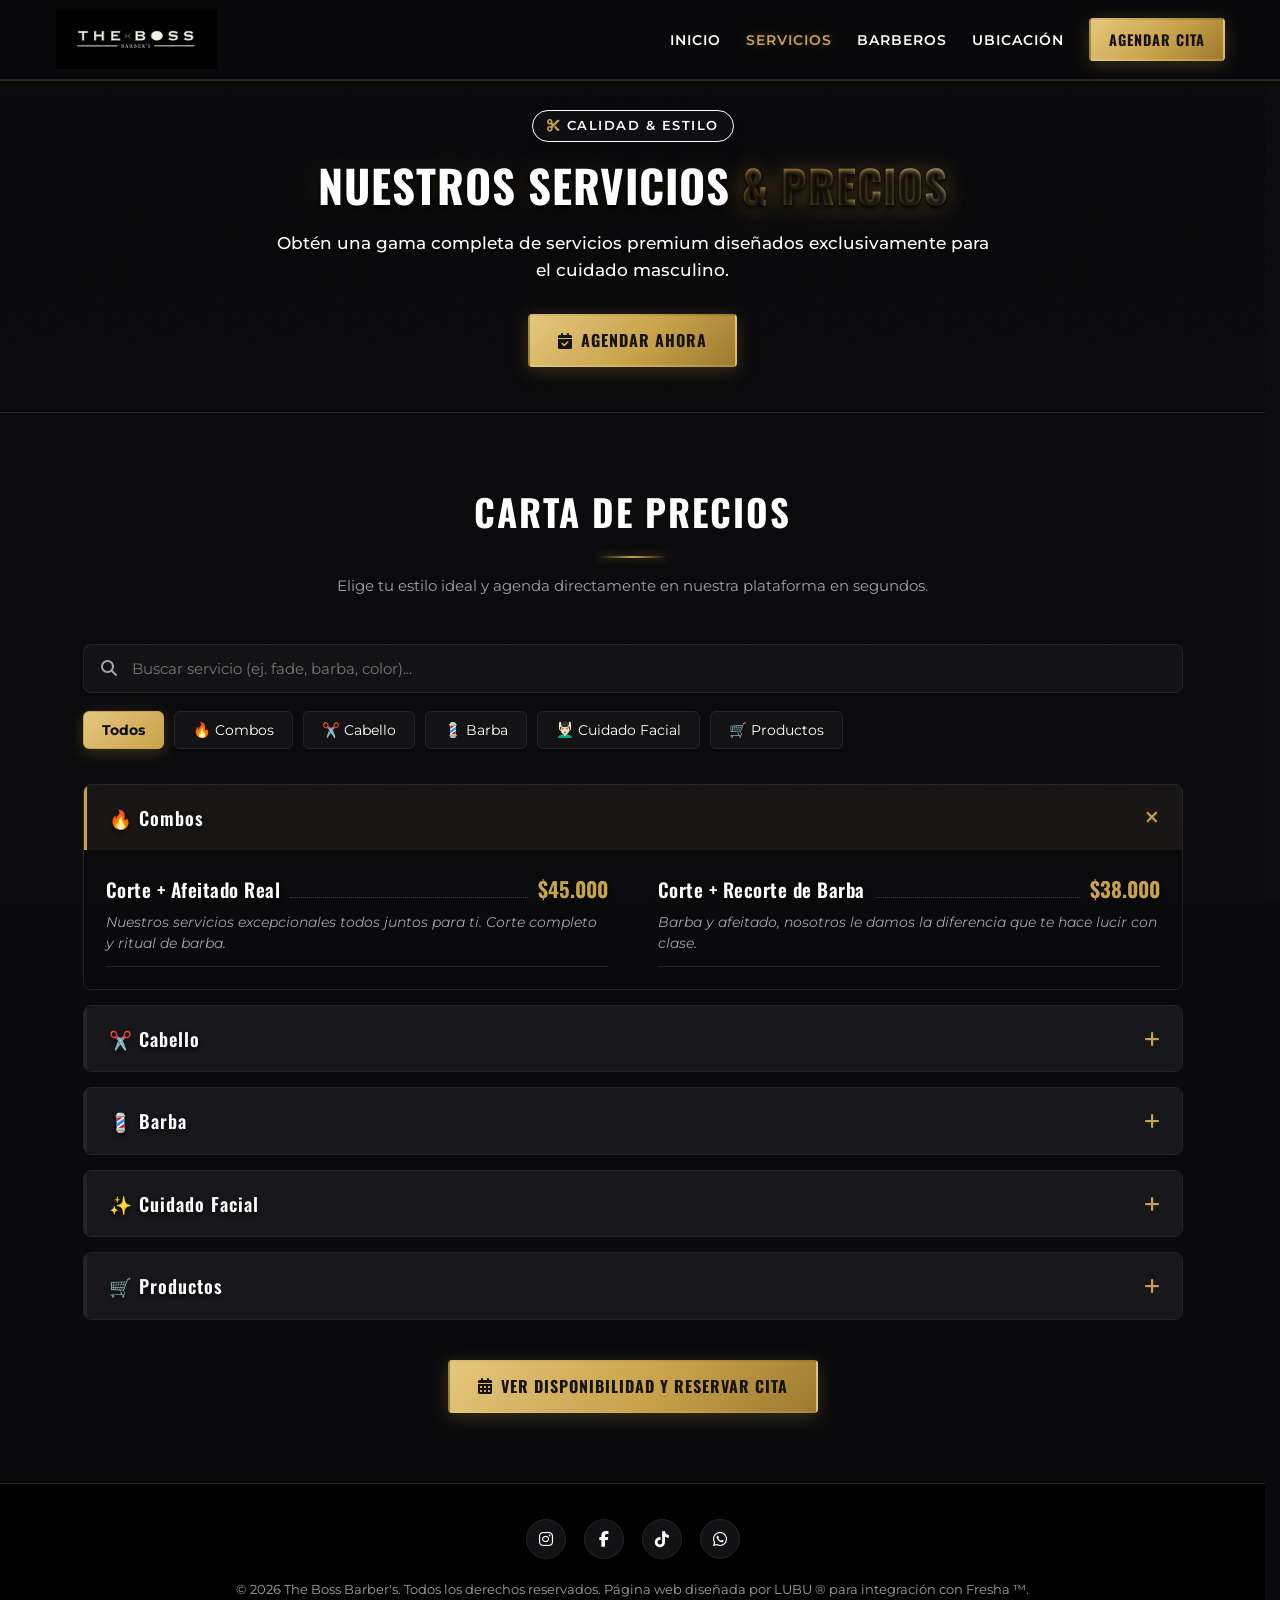
==== commit a24257ae: "Add files via upload" ====
--- a/servicios.html
+++ b/servicios.html
@@ -7,7 +7,7 @@
     <!-- Google Fonts -->
     <link rel="preconnect" href="https://fonts.googleapis.com">
     <link rel="preconnect" href="https://fonts.gstatic.com" crossorigin>
-    <link href="https://fonts.googleapis.com/css2?family=Montserrat:wght@300;400;600;700;800&family=Oswald:wght@400;600;700&display=swap" rel="stylesheet">
+    <link href="https://fonts.googleapis.com/css2?family=Montserrat:wght@300;400;600;700;800&family=Oswald:wght@400;600;700&family=Cormorant+Garamond:ital,wght@1,500;1,600&display=swap" rel="stylesheet">
     <!-- Font Awesome Icons -->
     <link rel="stylesheet" href="https://cdnjs.cloudflare.com/ajax/libs/font-awesome/6.4.0/css/all.min.css">
     <!-- Archivo CSS Externo -->
@@ -225,7 +225,7 @@
                 <a href="#" class="social-icon"><i class="fa-brands fa-tiktok"></i></a>
                 <a href="#" class="social-icon"><i class="fa-brands fa-whatsapp"></i></a>
             </div>
-            <p class="copyright">&copy; 2026 The Boss Barber's. Todos los derechos reservados.</p>
+            <p class="copyright">&copy; 2026 The Boss Barber's. Todos los derechos reservados. Página web diseñada por LUBU ® para integración con Fresha ™.</p>
         </div>
     </footer>
 
@@ -250,6 +250,20 @@
         });
 
         document.addEventListener('DOMContentLoaded', () => {
+            const revealTargets = document.querySelectorAll('.accordion-item, .section-title, .section-subtitle');
+            revealTargets.forEach(el => el.classList.add('reveal'));
+            const revealObserver = new IntersectionObserver((entries) => {
+                entries.forEach(entry => {
+                    if (entry.isIntersecting) {
+                        const el = entry.target;
+                        el.classList.add('is-visible');
+                        revealObserver.unobserve(el);
+                        setTimeout(() => el.classList.remove('reveal'), 750);
+                    }
+                });
+            }, { threshold: 0.1 });
+            revealTargets.forEach(el => revealObserver.observe(el));
+
             const accordionHeaders = document.querySelectorAll('.accordion-header');
             
             if(accordionHeaders.length > 0) {
--- a/styles.css
+++ b/styles.css
@@ -16,10 +16,25 @@
     --text-muted: #A1A1A6;             /* Descripciones en plateado tenue */
     --border-color: #242428;           /* Bordes finos */
     --border-glow: rgba(201, 162, 75, 0.2);
+
+    --gold-foil: linear-gradient(115deg, var(--gold) 15%, var(--gold-light) 35%, #FFF6DF 50%, var(--gold-light) 65%, var(--gold) 85%);
     
     --font-title: 'Oswald', sans-serif;
     --font-body: 'Montserrat', sans-serif;
+    --font-accent: 'Cormorant Garamond', serif;
     --transition: all 0.3s ease;
+}
+
+/* Textura fina de "grano" para dar sensación de material premium (cuero/papel) */
+body::before {
+    content: "";
+    position: fixed;
+    inset: 0;
+    z-index: 2;
+    pointer-events: none;
+    opacity: 0.035;
+    background-image: url("data:image/svg+xml,%3Csvg xmlns='http://www.w3.org/2000/svg' width='120' height='120'%3E%3Cfilter id='n'%3E%3CfeTurbulence type='fractalNoise' baseFrequency='0.9' numOctaves='2' stitchTiles='stitch'/%3E%3C/filter%3E%3Crect width='100%25' height='100%25' filter='url(%23n)'/%3E%3C/svg%3E");
+    mix-blend-mode: overlay;
 }
 
 *, *::before, *::after {
@@ -268,8 +283,8 @@
 .hero {
     min-height: 100vh;
     min-height: 100dvh;
-    background: linear-gradient(180deg, rgba(9,9,11,0.75) 0%, rgba(9,9,11,0.88) 55%, rgba(9,9,11,0.97) 100%),
-                radial-gradient(ellipse at 50% 30%, rgba(201,162,75,0.12) 0%, transparent 60%),
+    background: linear-gradient(180deg, rgba(10, 10, 12, 0.45) 0%, rgba(10, 10, 12, 0.65) 60%, rgba(10, 10, 12, 0.90) 100%),
+                radial-gradient(ellipse at 50% 30%, rgba(201, 162, 75, 0.15) 0%, transparent 65%),
                 url('https://images.fresha.com/locations/location-profile-images/3057508/6476795/e6275e87-a70d-47a8-bcd4-6c439dc3fccd-TheBossBarbers-CO-Bogot-Bogot-SubaPradoNorte-Fresha.jpg?class=gallery-modal-large&watermark=true&f_width=1920&f_quality=75') center/cover no-repeat;
     display: flex;
     align-items: center;
@@ -333,19 +348,33 @@
 }
 
 .hero-title span {
-    color: var(--gold);
+    background-image: var(--gold-foil);
+    background-size: 250% auto;
+    background-position: 0% center;
+    -webkit-background-clip: text;
+    background-clip: text;
+    color: transparent;
+    -webkit-text-fill-color: transparent;
+    animation: foilSheen 6s ease-in-out infinite;
+    filter: drop-shadow(0 2px 10px rgba(201, 162, 75, 0.25));
+}
+
+@keyframes foilSheen {
+    0%   { background-position: 0% center; }
+    50%  { background-position: 100% center; }
+    100% { background-position: 0% center; }
+}
+
+.hero-description {
+    color: #FFFFFF !important;
+    font-size: 1.05rem;
+    font-weight: 500;
+    max-width: 720px;
+    margin: 0 auto 30px auto;
     text-shadow: 
-        0 2px 4px rgba(0, 0, 0, 0.9),
-        0 0 20px rgba(201, 162, 75, 0.35);
-}
-
-.hero-description {
-    font-size: 1.05rem;
-    color: var(--text-muted);
-    margin-bottom: 30px;
-    max-width: 680px;
-    margin-left: auto;
-    margin-right: auto;
+        0 2px 4px rgba(0, 0, 0, 0.95),
+        0 4px 12px rgba(0, 0, 0, 0.9),
+        0 0 18px rgba(0, 0, 0, 0.85);
 }
 
 .hero-buttons {
@@ -384,10 +413,27 @@
     box-shadow: 0 10px 25px rgba(0, 0, 0, 0.6);
 }
 
+.feature-icon-badge {
+    width: 64px;
+    height: 64px;
+    margin: 0 auto 18px auto;
+    border-radius: 50%;
+    display: flex;
+    align-items: center;
+    justify-content: center;
+    background: radial-gradient(circle at 35% 30%, rgba(201,162,75,0.18), transparent 70%);
+    border: 1px solid rgba(201, 162, 75, 0.4);
+    transition: var(--transition);
+}
+
+.feature-card:hover .feature-icon-badge {
+    border-color: var(--gold);
+    box-shadow: 0 0 20px rgba(201, 162, 75, 0.25);
+}
+
 .feature-icon {
-    font-size: 2.2rem;
-    color: var(--barber-blue);
-    margin-bottom: 16px;
+    font-size: 1.6rem;
+    color: var(--gold);
 }
 
 .feature-title {
@@ -405,8 +451,23 @@
 /* ==========================================================================
    BARBEROS / EQUIPO
    ========================================================================== */
-barbers {
-    background-color: var(--bg-card);
+.barbers {
+    background: var(--bg-dark);
+    padding: 45px 0;
+    border-top: 1px solid var(--border-color);
+    border-bottom: 1px solid var(--border-color);
+}
+
+.barbers .section-title {
+    color: var(--primary);
+    margin-bottom: 8px;
+}
+
+.barbers .section-subtitle,
+#barberos p {
+    color: var(--text-muted);
+    margin-bottom: 30px;
+    font-size: 0.9rem;
 }
 
 .barbers-grid {
@@ -416,79 +477,189 @@
 }
 
 .barber-card {
-    background: linear-gradient(180deg, var(--bg-surface) 0%, var(--bg-dark) 100%);
+    position: relative;
+    aspect-ratio: 3 / 4;
     border-radius: 12px;
     overflow: hidden;
-    border: 1px solid var(--border-color);
-    transition: all 0.4s ease;
-    position: relative;
-}
-
-/* Efecto de elevación e interactividad al pasar el mouse */
-.barber-card:hover {
+    border: 1px solid rgba(201, 162, 75, 0.5);
+    box-shadow: 0 10px 30px rgba(0, 0, 0, 0.5);
+    background-color: var(--bg-dark);
+    cursor: pointer;
+    transition: transform 0.3s ease, box-shadow 0.3s ease, border-color 0.3s ease;
+}
+
+.barber-card:focus-visible {
+    outline: 2px solid var(--gold);
+    outline-offset: 4px;
+}
+
+.barber-card:hover,
+.barber-card:focus-visible {
+    transform: translateY(-10px) scale(1.01);
     border-color: var(--gold);
-    transform: translateY(-8px);
-    box-shadow: 0 15px 35px rgba(0, 0, 0, 0.7), 0 0 15px rgba(201, 162, 75, 0.15);
+    box-shadow: 0 22px 45px rgba(0, 0, 0, 0.22), 0 0 20px rgba(201, 162, 75, 0.25);
+}
+
+/* Esquinas doradas tipo "ficha de socio" que aparecen al pasar el cursor */
+.barber-card::before,
+.barber-card::after {
+    content: "";
+    position: absolute;
+    width: 26px;
+    height: 26px;
+    border: 2px solid var(--gold);
+    z-index: 4;
+    opacity: 0;
+    transition: opacity 0.35s ease, width 0.35s ease, height 0.35s ease;
+    pointer-events: none;
+}
+
+.barber-card::before {
+    top: 10px;
+    left: 10px;
+    border-right: none;
+    border-bottom: none;
+}
+
+.barber-card::after {
+    bottom: 10px;
+    right: 10px;
+    border-left: none;
+    border-top: none;
+}
+
+.barber-card:hover::before,
+.barber-card:hover::after {
+    opacity: 1;
+    width: 34px;
+    height: 34px;
+}
+
+/* ---- Foto a pantalla completa dentro de la tarjeta ---- */
+.barber-image-container {
+    position: absolute;
+    inset: 0;
+    z-index: 1;
+    overflow: hidden;
 }
 
 .barber-img {
-    height: 240px;
     width: 100%;
+    height: 100%;
     object-fit: cover;
     object-position: top;
-    cursor: pointer;
-    transition: transform 0.6s ease, filter 0.6s ease;
-    border-bottom: 1px solid var(--border-color);
-}
-
-/* Zoom elegante en la foto al pasar el mouse por la tarjeta */
-.barber-card:hover .barber-img {
-    transform: scale(1.06); 
-    border-bottom-color: var(--gold);
-}
-
-.barber-info {
-    padding: 30px 25px;
-    text-align: center;
-    position: relative;
-    z-index: 2; /* Evita que la foto pise el texto al hacer zoom */
-    background: inherit;
-}
-
-.barber-name {
+    display: block;
+    transition: transform 0.6s cubic-bezier(0.25, 1, 0.5, 1), filter 0.5s ease;
+}
+
+.barber-card:hover .barber-img,
+.barber-card:focus-visible .barber-img {
+    transform: scale(1.06);
+    filter: brightness(0.85);
+}
+
+/* ---- Cortina de cristal (glassmorphism) que aparece al pasar el cursor ---- */
+.glass-curtain {
+    position: absolute;
+    inset: 0;
+    z-index: 2;
+    display: flex;
+    align-items: center;
+    justify-content: center;
+    background: rgba(10, 10, 12, 0.35);
+    backdrop-filter: blur(6px) saturate(140%);
+    -webkit-backdrop-filter: blur(6px) saturate(140%);
+    opacity: 0;
+    transition: opacity 0.4s ease;
+}
+
+.barber-card:hover .glass-curtain,
+.barber-card:focus-visible .glass-curtain {
+    opacity: 1;
+}
+
+.gallery-text {
+    display: inline-flex;
+    align-items: center;
+    gap: 10px;
+    color: var(--gold-light);
     font-family: var(--font-title);
-    font-size: 1.25rem; /* Un poco más pequeño y fino */
+    font-size: 0.85rem;
     font-weight: 600;
     text-transform: uppercase;
     letter-spacing: 2px;
+    padding: 12px 24px;
+    border: 1px solid var(--gold);
+    border-radius: 30px;
+    background: rgba(10, 10, 12, 0.4);
+    transform: translateY(10px);
+    transition: transform 0.4s ease;
+}
+
+.barber-card:hover .gallery-text,
+.barber-card:focus-visible .gallery-text {
+    transform: translateY(0);
+}
+
+/* ---- Barra inferior de vidrio esmerilado (~20% de la tarjeta), SIEMPRE visible ---- */
+.barber-info {
+    position: absolute;
+    left: 0;
+    right: 0;
+    bottom: 0;
+    z-index: 3;
+    min-height: 22%;
+    padding: 16px 20px 18px;
+    display: flex;
+    flex-direction: column;
+    justify-content: center;
+    text-align: left;
+    background: linear-gradient(180deg, rgba(10, 10, 12, 0) 0%, rgba(6, 6, 8, 0.55) 35%, rgba(6, 6, 8, 0.9) 100%);
+    backdrop-filter: blur(10px) saturate(150%);
+    -webkit-backdrop-filter: blur(10px) saturate(150%);
+    border-top: 1px solid rgba(201, 162, 75, 0.35);
+    pointer-events: none; /* deja pasar el clic hacia la tarjeta / cortina de cristal */
+}
+
+.barber-name {
+    font-family: var(--font-title);
+    font-size: 1.1rem;
+    font-weight: 700;
+    text-transform: uppercase;
+    letter-spacing: 1.5px;
     margin-bottom: 6px;
-    color: #FFFFFF;
+    color: var(--text-light);
+    text-shadow: 0 2px 6px rgba(0, 0, 0, 0.8);
 }
 
 .barber-role {
-    color: var(--gold); /* Reemplazamos el azul por el dorado de la marca */
-    font-family: var(--font-body);
-    font-size: 0.75rem; /* Más pequeño para mayor delicadeza */
-    font-weight: 500;
+    color: var(--gold-light);
+    font-size: 0.63rem;
+    font-weight: 700;
     text-transform: uppercase;
-    letter-spacing: 2.5px; /* Espaciado estilo "alta costura" */
-    margin-bottom: 15px;
-    display: block;
-}
-
-.barber-bio {
-    color: var(--text-muted);
-    font-size: 0.85rem;
-    line-height: 1.7;
-    margin-bottom: 22px;
-    font-weight: 300; /* Letra más delgada y limpia */
+    letter-spacing: 1.2px;
+    display: inline-block;
+    padding: 4px 12px;
+    border: 1px solid rgba(228, 199, 125, 0.4);
+    background: rgba(228, 199, 125, 0.08);
+    border-radius: 20px;
+    width: fit-content;
+}
+
+/* La biografía larga y el botón "Reservar" viven en el modal; en la tarjeta
+   se ocultan visualmente (el script sigue leyendo su contenido para el modal). */
+.barber-info .barber-bio,
+.barber-info .btn {
+    position: absolute;
+    width: 1px;
+    height: 1px;
+    overflow: hidden;
+    clip: rect(0 0 0 0);
+    white-space: nowrap;
 }
 
 /* ==========================================================================
    FRESHA BANNER
-   ========================================================================== */
-/* ==========================================================================
-   FRESHA BANNER (CON IMAGEN DE FONDO Y CAPA OSCURA)
    ========================================================================== */
 .fresha-banner {
     background: linear-gradient(180deg, rgba(9,9,11,0.85) 0%, rgba(9,9,11,0.92) 100%),
@@ -633,8 +804,8 @@
 
 .search-box input:focus {
     outline: none;
-    border-color: var(--barber-blue);
-    box-shadow: 0 0 10px rgba(30, 95, 174, 0.3);
+    border-color: var(--gold);
+    box-shadow: 0 0 10px rgba(201, 162, 75, 0.3);
 }
 
 .filter-buttons {
@@ -708,7 +879,7 @@
 }
 
 .accordion-icon {
-    color: var(--barber-blue);
+    color: var(--gold);
     font-size: 1.1rem;
     transition: transform 0.3s ease;
 }
@@ -814,16 +985,67 @@
     flex: 1.2;
     background-color: #000;
     display: flex;
-    align-items: center;
-    justify-content: center;
+    flex-direction: column;
+    position: relative;
     min-height: 380px;
 }
 
-.modal-img-pane img {
+.modal-img-main {
+    position: relative;
+    flex: 1;
+    overflow: hidden;
+    min-height: 300px;
+    background-color: #000;
+}
+
+.modal-img-main img {
     width: 100%;
     height: 100%;
     max-height: 500px;
     object-fit: cover;
+    display: block;
+}
+
+.modal-thumbs {
+    display: flex;
+    gap: 8px;
+    padding: 10px;
+    background-color: #050505;
+    overflow-x: auto;
+    scrollbar-width: thin;
+}
+
+.modal-thumb {
+    flex: 0 0 auto;
+    width: 58px;
+    height: 58px;
+    object-fit: cover;
+    border-radius: 6px;
+    cursor: pointer;
+    opacity: 0.5;
+    border: 2px solid transparent;
+    transition: var(--transition);
+}
+
+.modal-thumb:hover {
+    opacity: 0.85;
+}
+
+.modal-thumb.active {
+    opacity: 1;
+    border-color: var(--gold);
+    box-shadow: 0 0 10px rgba(201, 162, 75, 0.4);
+}
+
+.modal-eyebrow {
+    display: block;
+    color: var(--gold);
+    font-family: var(--font-title);
+    font-size: 0.72rem;
+    font-weight: 600;
+    letter-spacing: 2.5px;
+    text-transform: uppercase;
+    margin-bottom: 10px;
 }
 
 .modal-text-pane {
@@ -853,7 +1075,10 @@
 
 .modal-bio-style {
     color: var(--text-muted);
-    font-size: 0.9rem;
+    font-family: var(--font-accent);
+    font-size: 1.1rem;
+    font-style: italic;
+    line-height: 1.55;
     margin-bottom: 25px;
 }
 
@@ -870,18 +1095,18 @@
 }
 
 .cerrar-modal:hover {
-    color: var(--barber-red);
+    color: #e74c3c;
 }
 
 .modal-nav {
     position: absolute;
     top: 50%;
     transform: translateY(-50%);
-    background-color: rgba(255, 255, 255, 0.05); /* Fondo casi transparente */
-    backdrop-filter: blur(5px); /* Efecto cristal elegante */
-    color: #FFFFFF; /* Flecha blanca limpia */
-    border: 1px solid rgba(255, 255, 255, 0.2); /* Borde plateado/blanco sutil */
-    width: 48px; /* Tamaño ideal para tocar con el dedo en celular */
+    background-color: rgba(255, 255, 255, 0.05);
+    backdrop-filter: blur(5px);
+    color: #FFFFFF;
+    border: 1px solid rgba(255, 255, 255, 0.2);
+    width: 48px;
     height: 48px;
     border-radius: 50%;
     cursor: pointer;
@@ -892,13 +1117,12 @@
     font-size: 1.1rem;
     transition: all 0.3s ease;
 }
-    
 
 .modal-nav:hover {
-    background-color: var(--gold); /* Se ilumina en dorado al tocarlo/pasar el mouse */
+    background-color: var(--gold);
     color: #171310;
     border-color: var(--gold);
-    transform: translateY(-50%) scale(1.08); /* Crece sutilmente */
+    transform: translateY(-50%) scale(1.08);
 }
 
 .modal-prev { left: 15px; }
@@ -1011,6 +1235,13 @@
     .modal-img-pane {
         min-height: 240px;
     }
+    .modal-img-main {
+        min-height: 220px;
+    }
+    .modal-thumb {
+        width: 46px;
+        height: 46px;
+    }
     .contact-grid {
         grid-template-columns: 1fr;
     }
@@ -1036,8 +1267,49 @@
     .fresha-steps {
         grid-template-columns: 1fr;
     }
-
-    @keyframes fadeInUp {
+}
+
+/* ==========================================================================
+   REVELADO AL HACER SCROLL
+   ========================================================================== */
+.reveal {
+    opacity: 0;
+    transform: translateY(28px);
+    transition: opacity 0.7s cubic-bezier(0.2, 0.8, 0.2, 1), transform 0.7s cubic-bezier(0.2, 0.8, 0.2, 1);
+}
+
+.reveal.is-visible {
+    opacity: 1;
+    transform: translateY(0);
+}
+
+@media (prefers-reduced-motion: reduce) {
+    .reveal {
+        opacity: 1;
+        transform: none;
+        transition: none;
+    }
+    .hero-title span {
+        animation: none;
+    }
+    *, *::before, *::after {
+        animation-duration: 0.01ms !important;
+        transition-duration: 0.01ms !important;
+    }
+}
+
+/* Foco visible para navegación con teclado */
+a:focus-visible,
+button:focus-visible,
+input:focus-visible {
+    outline: 2px solid var(--gold);
+    outline-offset: 3px;
+}
+
+/* ==========================================================================
+   ANIMACIONES GLOBALES Y SOMBREADO
+   ========================================================================== */
+@keyframes fadeInUp {
     from {
         opacity: 0;
         transform: translateY(35px);
@@ -1048,7 +1320,6 @@
     }
 }
 
-/* Aplicación de entrada secuencial en las secciones Hero (Inicio y Servicios) */
 .hero-badge {
     animation: fadeInUp 0.8s cubic-bezier(0.2, 0.8, 0.2, 1) forwards;
     opacity: 0;
@@ -1059,7 +1330,6 @@
     animation: fadeInUp 0.8s cubic-bezier(0.2, 0.8, 0.2, 1) forwards;
     opacity: 0;
     animation-delay: 0.3s;
-    /* Relieve y sombreado 3D sobrio */
     text-shadow: 
         0 2px 4px rgba(0, 0, 0, 0.9),
         0 4px 12px rgba(0, 0, 0, 0.7),
@@ -1079,16 +1349,13 @@
     animation-delay: 0.7s;
 }
 
-/* Relieve para Títulos de Sección, Nombres de Barberos y Servicios */
 .section-title {
-    text-shadow: 
-        0 2px 4px rgba(0, 0, 0, 0.9),
-        0 0 15px rgba(255, 255, 255, 0.05);
-}
+    text-shadow: none; /* Elimina la mancha negra por completo */
+}
+
 
 .barber-name, 
 .price-name, 
 .accordion-title {
     text-shadow: 0 2px 5px rgba(0, 0, 0, 0.85);
-}
 }
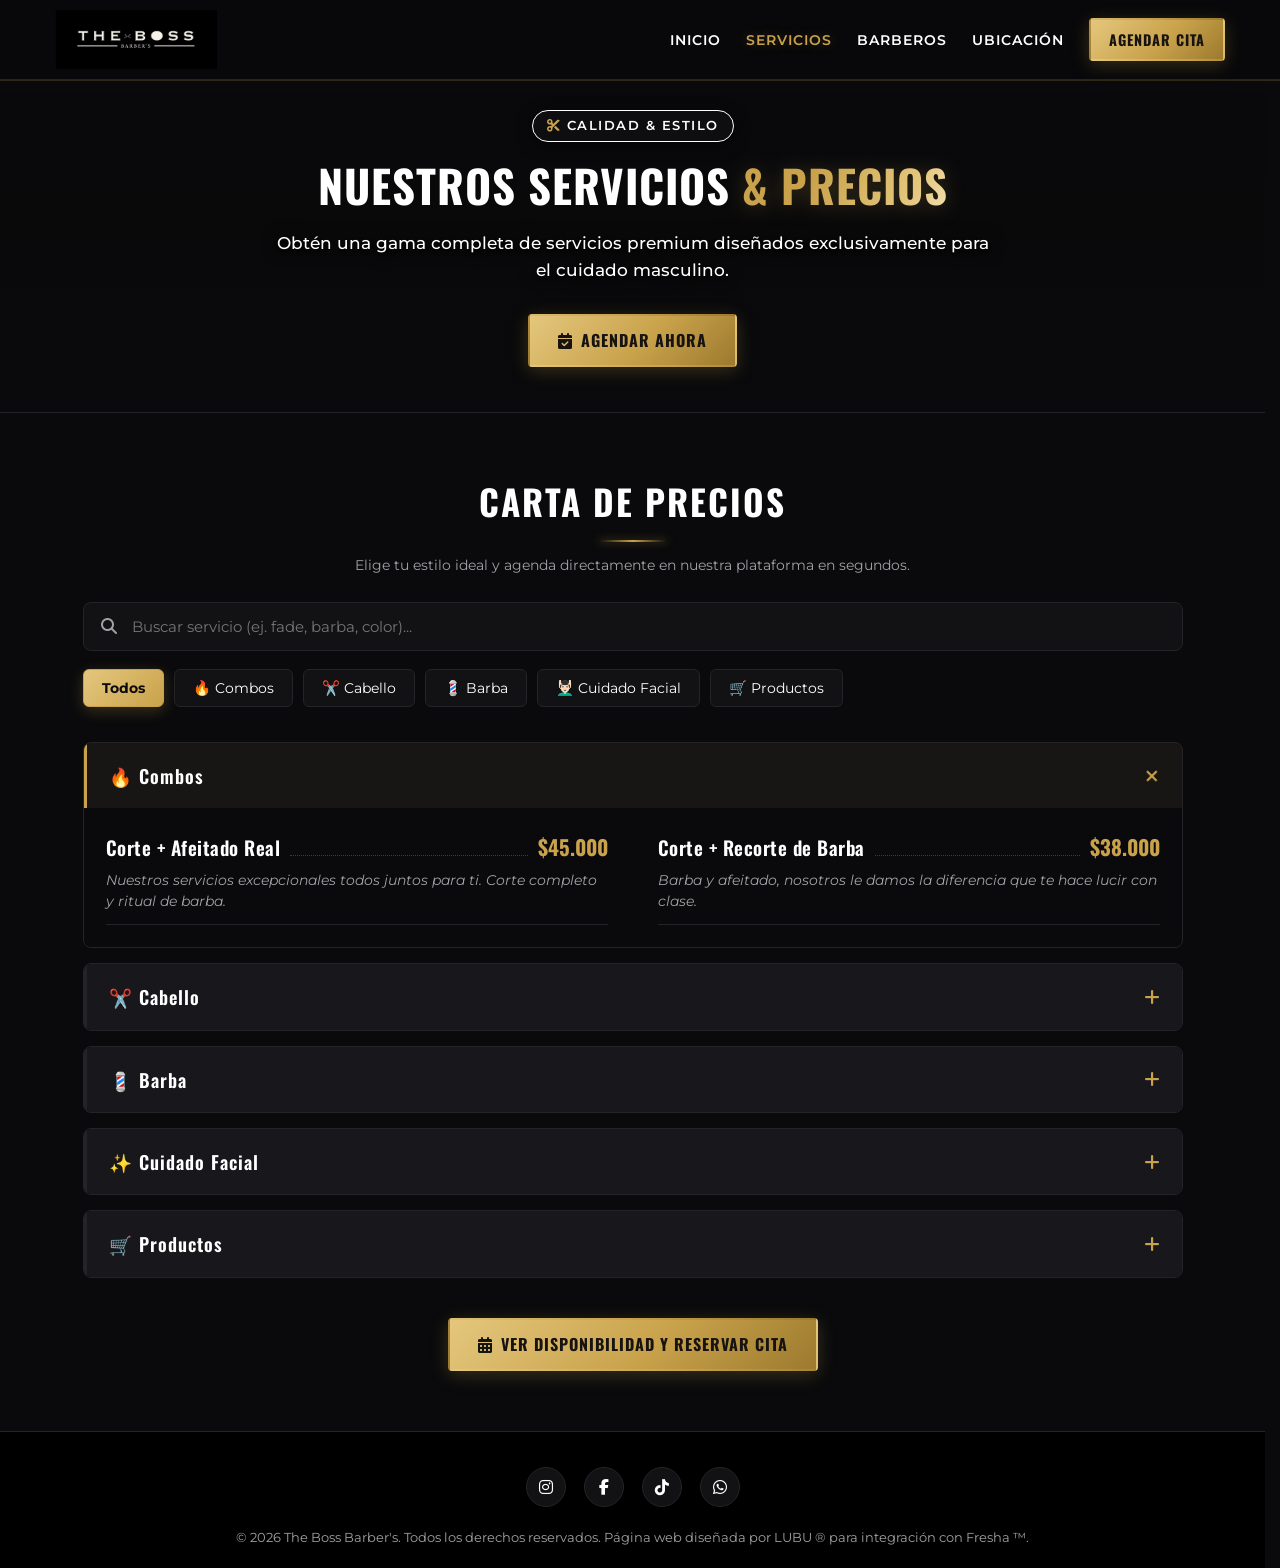
==== commit 04fbb467: "Add files via upload" ====
--- a/servicios.html
+++ b/servicios.html
@@ -265,6 +265,7 @@
             revealTargets.forEach(el => revealObserver.observe(el));
 
             const accordionHeaders = document.querySelectorAll('.accordion-header');
+            const accordionItems = document.querySelectorAll('.accordion-item');
             
             if(accordionHeaders.length > 0) {
                 accordionHeaders[0].parentElement.classList.add('active');
@@ -278,7 +279,6 @@
             });
 
             const filterBtns = document.querySelectorAll('.filter-btn');
-            const accordionItems = document.querySelectorAll('.accordion-item');
 
             filterBtns.forEach(btn => {
                 btn.addEventListener('click', () => {
@@ -304,11 +304,20 @@
             const searchInput = document.getElementById('searchInput');
             
             searchInput.addEventListener('keyup', (e) => {
-                const searchString = e.target.value.toLowerCase();
+                const searchString = e.target.value.toLowerCase().trim();
                 
-                if(searchString.length > 0) {
+                // Si el usuario borra la búsqueda, reiniciamos la vista limpiamente
+                if(searchString === "") {
                     document.querySelector('.filter-btn[data-filter="todos"]').click();
+                    accordionItems.forEach(item => item.classList.remove('active'));
+                    if(accordionItems.length > 0) accordionItems[0].classList.add('active');
+                    document.querySelectorAll('.price-item').forEach(item => item.style.display = 'block');
+                    return;
                 }
+
+                // Fuerza el botón "Todos" de forma visual cuando se busca activamente
+                filterBtns.forEach(b => b.classList.remove('active'));
+                document.querySelector('.filter-btn[data-filter="todos"]').classList.add('active');
 
                 accordionItems.forEach(accordion => {
                     const priceItems = accordion.querySelectorAll('.price-item');
@@ -328,9 +337,10 @@
 
                     if (matchesInAccordion > 0) {
                         accordion.style.display = 'block';
-                        if (searchString !== "") accordion.classList.add('active');
+                        accordion.classList.add('active');
                     } else {
                         accordion.style.display = 'none';
+                        accordion.classList.remove('active');
                     }
                 });
             });
--- a/styles.css
+++ b/styles.css
@@ -2,19 +2,19 @@
    VARIABLES & RESET UNIFICADO
    ========================================================================== */
 :root {
-    --primary: #FFFFFF;               /* Blanco Puro */
-    --gold: #C9A24B;                  /* Dorado Champagne */
+    --primary: #FFFFFF;               
+    --gold: #C9A24B;                  
     --gold-light: #E4C77D;
-    --silver: #D1D1D6;                /* Plateado refinado */
-    --silver-muted: #8E8E93;          /* Gris metálico tenue */
+    --silver: #D1D1D6;                
+    --silver-muted: #8E8E93;          
     
-    --bg-dark: #0A0A0C;                /* Negro profundo */
-    --bg-card: #121214;                /* Tarjeta negro mate */
-    --bg-surface: #18181C;             /* Superficie con relieve */
+    --bg-dark: #0A0A0C;                
+    --bg-card: #121214;                
+    --bg-surface: #18181C;             
     
-    --text-light: #FFFFFF;            /* Textos principales */
-    --text-muted: #A1A1A6;             /* Descripciones en plateado tenue */
-    --border-color: #242428;           /* Bordes finos */
+    --text-light: #FFFFFF;            
+    --text-muted: #A1A1A6;             
+    --border-color: #242428;           
     --border-glow: rgba(201, 162, 75, 0.2);
 
     --gold-foil: linear-gradient(115deg, var(--gold) 15%, var(--gold-light) 35%, #FFF6DF 50%, var(--gold-light) 65%, var(--gold) 85%);
@@ -25,7 +25,6 @@
     --transition: all 0.3s ease;
 }
 
-/* Textura fina de "grano" para dar sensación de material premium (cuero/papel) */
 body::before {
     content: "";
     position: fixed;
@@ -33,7 +32,7 @@
     z-index: 2;
     pointer-events: none;
     opacity: 0.035;
-    background-image: url("data:image/svg+xml,%3Csvg xmlns='http://www.w3.org/2000/svg' width='120' height='120'%3E%3Cfilter id='n'%3E%3CfeTurbulence type='fractalNoise' baseFrequency='0.9' numOctaves='2' stitchTiles='stitch'/%3E%3C/filter%3E%3Crect width='100%25' height='100%25' filter='url(%23n)'/%3E%3C/svg%3E");
+    background: repeating-linear-gradient(45deg, rgba(255,255,255,0.05) 0, rgba(255,255,255,0.05) 1px, transparent 0, transparent 50px);
     mix-blend-mode: overlay;
 }
 
@@ -87,7 +86,7 @@
 }
 
 .section-padding {
-    padding: 70px 0;
+    padding: 60px 0;
 }
 
 .text-center {
@@ -96,13 +95,13 @@
 
 .section-title {
     font-family: var(--font-title);
-    font-size: clamp(1.6rem, 4vw, 2.3rem);
+    font-size: clamp(1.5rem, 3.5vw, 2.2rem);
     text-transform: uppercase;
     letter-spacing: 2px;
     color: var(--primary);
-    margin-bottom: 16px;
+    margin-bottom: 12px;
     position: relative;
-    padding-bottom: 16px;
+    padding-bottom: 12px;
 }
 
 .section-title::after {
@@ -120,8 +119,8 @@
 
 .section-subtitle {
     color: var(--text-muted);
-    font-size: 0.95rem;
-    margin-bottom: 45px;
+    font-size: 0.9rem;
+    margin-bottom: 25px;
     max-width: 600px;
     margin-left: auto;
     margin-right: auto;
@@ -278,7 +277,7 @@
 }
 
 /* ==========================================================================
-   HERO SECTIONS (INICIO Y SERVICIOS) - CORREGIDO Y UNIFICADO
+   HERO SECTIONS
    ========================================================================== */
 .hero {
     min-height: 100vh;
@@ -316,7 +315,6 @@
 
 .hero-badge {
     display: inline-block;
-    border-color: rgba(201, 162, 75, 0.4);
     background-color: rgba(18, 18, 20, 0.7);
     box-shadow: 0 4px 15px rgba(0,0,0,0.5);
     color: var(--primary);
@@ -328,13 +326,15 @@
     text-transform: uppercase;
     letter-spacing: 1.5px;
     margin-bottom: 18px;
+    animation: fadeInUp 0.8s cubic-bezier(0.2, 0.8, 0.2, 1) forwards;
+    opacity: 0;
+    animation-delay: 0.1s;
 }
 
 .hero-badge i {
     color: var(--gold);
 }
 
-/* CLASE UNIFICADA Y RESTRINGIDA PARA EVITAR QUE CREZCA DEMASIADO */
 .hero-title {
     font-family: var(--font-title);
     font-size: clamp(1.8rem, 3.8vw, 2.8rem);
@@ -345,6 +345,9 @@
     max-width: 700px;
     margin-left: auto;
     margin-right: auto;
+    animation: fadeInUp 0.8s cubic-bezier(0.2, 0.8, 0.2, 1) forwards;
+    opacity: 0;
+    animation-delay: 0.3s;
 }
 
 .hero-title span {
@@ -375,6 +378,9 @@
         0 2px 4px rgba(0, 0, 0, 0.95),
         0 4px 12px rgba(0, 0, 0, 0.9),
         0 0 18px rgba(0, 0, 0, 0.85);
+    animation: fadeInUp 0.8s cubic-bezier(0.2, 0.8, 0.2, 1) forwards;
+    opacity: 0;
+    animation-delay: 0.5s;
 }
 
 .hero-buttons {
@@ -382,10 +388,13 @@
     gap: 16px;
     justify-content: center;
     flex-wrap: wrap;
+    animation: fadeInUp 0.8s cubic-bezier(0.2, 0.8, 0.2, 1) forwards;
+    opacity: 0;
+    animation-delay: 0.7s;
 }
 
 /* ==========================================================================
-   CARACTERÍSTICAS & TARJETAS
+   CARACTERÍSTICAS
    ========================================================================== */
 .features {
     background-color: var(--bg-card);
@@ -407,7 +416,7 @@
     transition: var(--transition);
 }
 
-.feature-card:hover, .barber-card:hover {
+.feature-card:hover {
     border-color: var(--gold);
     transform: translateY(-4px);
     box-shadow: 0 10px 25px rgba(0, 0, 0, 0.6);
@@ -449,98 +458,92 @@
 }
 
 /* ==========================================================================
-   BARBEROS / EQUIPO
+   NUESTRO EQUIPO (TARJETAS PLATEADAS, MÁS ANGOSTAS Y BOTÓN DORADO ESTILIZADO)
    ========================================================================== */
 .barbers {
-    background: var(--bg-dark);
-    padding: 45px 0;
+    background: linear-gradient(180deg, #0A0A0C 0%, #0A0A0C 10%, rgba(252, 250, 245, 0.08) 50%, #0A0A0C 90%, #0A0A0C 100%);
+    padding: 30px 0 40px 0; 
     border-top: 1px solid var(--border-color);
     border-bottom: 1px solid var(--border-color);
-}
-
-.barbers .section-title {
-    color: var(--primary);
-    margin-bottom: 8px;
-}
-
-.barbers .section-subtitle,
-#barberos p {
-    color: var(--text-muted);
-    margin-bottom: 30px;
-    font-size: 0.9rem;
+    overflow: hidden;
+    position: relative;
+}
+
+.barbers .container {
+    max-width: 1200px;
+    margin: 0 auto;
+    padding: 0 20px;
+    text-align: center;
 }
 
 .barbers-grid {
-    display: grid;
-    grid-template-columns: repeat(auto-fit, minmax(280px, 1fr));
-    gap: 35px;
+    display: flex;
+    justify-content: center;
+    gap: 30px;
+    max-width: 720px;
+    margin: 20px auto 0 auto;
+    position: relative;
+    perspective: 1000px;
+    flex-wrap: wrap;
+}
+
+@keyframes floatCardOdd {
+    0%, 100% { 
+        transform: translateY(0); 
+        box-shadow: 0 12px 30px rgba(0,0,0,0.6); 
+    }
+    50% { 
+        transform: translateY(-12px); 
+        box-shadow: 0 22px 45px rgba(0,0,0,0.8), 0 6px 20px rgba(201,162,75,0.15); 
+    }
+}
+
+@keyframes floatCardEven {
+    0%, 100% { 
+        transform: translateY(-12px); 
+        box-shadow: 0 22px 45px rgba(0,0,0,0.8), 0 6px 20px rgba(201,162,75,0.15); 
+    }
+    50% { 
+        transform: translateY(0); 
+        box-shadow: 0 12px 30px rgba(0,0,0,0.6); 
+    }
 }
 
 .barber-card {
     position: relative;
-    aspect-ratio: 3 / 4;
-    border-radius: 12px;
+    width: 290px;
+    background-color: var(--bg-card);
+    border-radius: 10px;
     overflow: hidden;
     border: 1px solid rgba(201, 162, 75, 0.5);
-    box-shadow: 0 10px 30px rgba(0, 0, 0, 0.5);
-    background-color: var(--bg-dark);
     cursor: pointer;
-    transition: transform 0.3s ease, box-shadow 0.3s ease, border-color 0.3s ease;
-}
-
-.barber-card:focus-visible {
-    outline: 2px solid var(--gold);
-    outline-offset: 4px;
+    display: flex;
+    flex-direction: column;
+    transition: transform 0.4s cubic-bezier(0.25, 1, 0.5, 1), box-shadow 0.4s ease, border-color 0.3s ease;
+}
+
+.barber-card:nth-child(odd) {
+    animation: floatCardOdd 6s ease-in-out infinite;
+}
+
+.barber-card:nth-child(even) {
+    animation: floatCardEven 6s ease-in-out infinite;
 }
 
 .barber-card:hover,
 .barber-card:focus-visible {
-    transform: translateY(-10px) scale(1.01);
+    animation-play-state: paused;
+    transform: translateY(-16px) scale(1.02);
     border-color: var(--gold);
-    box-shadow: 0 22px 45px rgba(0, 0, 0, 0.22), 0 0 20px rgba(201, 162, 75, 0.25);
-}
-
-/* Esquinas doradas tipo "ficha de socio" que aparecen al pasar el cursor */
-.barber-card::before,
-.barber-card::after {
-    content: "";
-    position: absolute;
-    width: 26px;
-    height: 26px;
-    border: 2px solid var(--gold);
-    z-index: 4;
-    opacity: 0;
-    transition: opacity 0.35s ease, width 0.35s ease, height 0.35s ease;
-    pointer-events: none;
-}
-
-.barber-card::before {
-    top: 10px;
-    left: 10px;
-    border-right: none;
-    border-bottom: none;
-}
-
-.barber-card::after {
-    bottom: 10px;
-    right: 10px;
-    border-left: none;
-    border-top: none;
-}
-
-.barber-card:hover::before,
-.barber-card:hover::after {
-    opacity: 1;
-    width: 34px;
-    height: 34px;
-}
-
-/* ---- Foto a pantalla completa dentro de la tarjeta ---- */
+    box-shadow: 0 25px 50px rgba(0, 0, 0, 0.9), 0 0 25px rgba(201, 162, 75, 0.3);
+}
+
 .barber-image-container {
-    position: absolute;
-    inset: 0;
-    z-index: 1;
+    position: relative;
+    width: 100%;
+    height: 330px; 
     overflow: hidden;
+    background-color: #000;
 }
 
 .barber-img {
@@ -549,117 +552,130 @@
     object-fit: cover;
     object-position: top;
     display: block;
-    transition: transform 0.6s cubic-bezier(0.25, 1, 0.5, 1), filter 0.5s ease;
-}
-
-.barber-card:hover .barber-img,
-.barber-card:focus-visible .barber-img {
-    transform: scale(1.06);
-    filter: brightness(0.85);
-}
-
-/* ---- Cortina de cristal (glassmorphism) que aparece al pasar el cursor ---- */
-.glass-curtain {
-    position: absolute;
-    inset: 0;
-    z-index: 2;
-    display: flex;
-    align-items: center;
-    justify-content: center;
-    background: rgba(10, 10, 12, 0.35);
-    backdrop-filter: blur(6px) saturate(140%);
-    -webkit-backdrop-filter: blur(6px) saturate(140%);
-    opacity: 0;
-    transition: opacity 0.4s ease;
-}
-
-.barber-card:hover .glass-curtain,
-.barber-card:focus-visible .glass-curtain {
-    opacity: 1;
-}
-
-.gallery-text {
-    display: inline-flex;
-    align-items: center;
-    gap: 10px;
-    color: var(--gold-light);
-    font-family: var(--font-title);
-    font-size: 0.85rem;
-    font-weight: 600;
-    text-transform: uppercase;
-    letter-spacing: 2px;
-    padding: 12px 24px;
-    border: 1px solid var(--gold);
-    border-radius: 30px;
-    background: rgba(10, 10, 12, 0.4);
-    transform: translateY(10px);
-    transition: transform 0.4s ease;
-}
-
-.barber-card:hover .gallery-text,
-.barber-card:focus-visible .gallery-text {
-    transform: translateY(0);
-}
-
-/* ---- Barra inferior de vidrio esmerilado (~20% de la tarjeta), SIEMPRE visible ---- */
+    transition: transform 0.6s ease, filter 0.5s ease;
+}
+
+.barber-card:hover .barber-img {
+    transform: scale(1.05);
+    filter: brightness(0.9);
+}
+
+/* CAJA DE INFORMACIÓN PLATEADA */
 .barber-info {
-    position: absolute;
-    left: 0;
-    right: 0;
-    bottom: 0;
-    z-index: 3;
-    min-height: 22%;
-    padding: 16px 20px 18px;
+    position: relative;
+    padding: 18px 14px;
+    background: linear-gradient(135deg, #EAEAEA 0%, #D1D1D6 50%, #BEBEC4 100%);
+    border-top: 1px solid rgba(201, 162, 75, 0.6);
+    text-align: center;
     display: flex;
     flex-direction: column;
-    justify-content: center;
-    text-align: left;
-    background: linear-gradient(180deg, rgba(10, 10, 12, 0) 0%, rgba(6, 6, 8, 0.55) 35%, rgba(6, 6, 8, 0.9) 100%);
-    backdrop-filter: blur(10px) saturate(150%);
-    -webkit-backdrop-filter: blur(10px) saturate(150%);
-    border-top: 1px solid rgba(201, 162, 75, 0.35);
-    pointer-events: none; /* deja pasar el clic hacia la tarjeta / cortina de cristal */
+    align-items: center;
+    width: 100%;
+    flex-grow: 1; 
+    gap: 8px;
 }
 
 .barber-name {
     font-family: var(--font-title);
-    font-size: 1.1rem;
+    font-size: 1.25rem;
     font-weight: 700;
     text-transform: uppercase;
     letter-spacing: 1.5px;
-    margin-bottom: 6px;
-    color: var(--text-light);
-    text-shadow: 0 2px 6px rgba(0, 0, 0, 0.8);
+    color: #121214;
+    text-align: center;
+    width: 100%;
+    margin-bottom: 2px;
+    display: flex;
+    flex-direction: column;
+    align-items: center;
+    gap: 6px;
+}
+
+.barber-name::after {
+    content: "";
+    display: block;
+    width: 55px;
+    height: 3px;
+    border-radius: 2px;
+    background: repeating-linear-gradient(
+        -45deg,
+        #C0392B,
+        #C0392B 6px,
+        #FFFFFF 6px,
+        #FFFFFF 11px,
+        #2980B9 11px,
+        #2980B9 16px,
+        #FFFFFF 16px,
+        #FFFFFF 21px
+    );
+    box-shadow: 0 2px 4px rgba(0,0,0,0.2);
 }
 
 .barber-role {
-    color: var(--gold-light);
-    font-size: 0.63rem;
+    color: #121214;
+    font-size: 0.78rem;
+    font-weight: 700;
+    letter-spacing: 0.4px;
+    text-align: center;
+    line-height: 1.35;
+    max-width: 95%;
+}
+
+/* AQUÍ ESTÁ EL AJUSTE PRINCIPAL: OCULTAMOS LA BIO DE LA TARJETA VISUAL */
+.barber-bio {
+    display: none;
+}
+
+/* ESTILOS DE LOS BOTONES */
+.barber-info .btn-nav,
+.barber-info .btn-perfil {
+    width: 100%;
+    display: inline-flex;
+    align-items: center;
+    justify-content: center;
+    padding: 9px 14px;
+    font-family: var(--font-title);
+    font-size: 0.8rem;
     font-weight: 700;
     text-transform: uppercase;
-    letter-spacing: 1.2px;
-    display: inline-block;
-    padding: 4px 12px;
-    border: 1px solid rgba(228, 199, 125, 0.4);
-    background: rgba(228, 199, 125, 0.08);
-    border-radius: 20px;
-    width: fit-content;
-}
-
-/* La biografía larga y el botón "Reservar" viven en el modal; en la tarjeta
-   se ocultan visualmente (el script sigue leyendo su contenido para el modal). */
-.barber-info .barber-bio,
-.barber-info .btn {
-    position: absolute;
-    width: 1px;
-    height: 1px;
-    overflow: hidden;
-    clip: rect(0 0 0 0);
-    white-space: nowrap;
-}
-
+    letter-spacing: 1px;
+    border-radius: 4px;
+    cursor: pointer;
+    transition: var(--transition);
+    text-decoration: none;
+    box-shadow: 0 3px 10px rgba(0,0,0,0.15);
+}
+
+/* Botón 1: Reservar (Dorado) */
+.barber-info .btn-nav {
+    background: linear-gradient(135deg, var(--gold-light) 0%, var(--gold) 55%, #9c7a2e 100%);
+    color: #171310;
+    border: none;
+    margin-top: 4px;
+}
+
+.barber-info .btn-nav:hover {
+    background: linear-gradient(135deg, #EED89A 0%, var(--gold-light) 55%, var(--gold) 100%);
+    transform: translateY(-2px);
+    box-shadow: 0 6px 16px rgba(0, 0, 0, 0.25);
+    color: #171310;
+}
+
+/* Botón 2: Ver Perfil y Galería (Oscuro con borde dorado) */
+.barber-info .btn-perfil {
+    background: var(--bg-card);
+    color: var(--text-light);
+    border: 1px solid var(--gold);
+}
+
+.barber-info .btn-perfil:hover {
+    background: var(--bg-surface);
+    color: var(--gold);
+    transform: translateY(-2px);
+    box-shadow: 0 6px 16px rgba(0, 0, 0, 0.3);
+}
 /* ==========================================================================
-   FRESHA BANNER
+   RESTO DE SECCIONES (Fresha, Contacto, Modal, etc.)
    ========================================================================== */
 .fresha-banner {
     background: linear-gradient(180deg, rgba(9,9,11,0.85) 0%, rgba(9,9,11,0.92) 100%),
@@ -702,9 +718,6 @@
     font-size: 1.1rem;
 }
 
-/* ==========================================================================
-   CONTACTO & UBICACIÓN
-   ========================================================================== */
 .contact-grid {
     display: grid;
     grid-template-columns: repeat(auto-fit, minmax(300px, 1fr));
@@ -763,9 +776,6 @@
     border: 0;
 }
 
-/* ==========================================================================
-   CARTA DE SERVICIOS, BUSCADOR & ACORDEONES
-   ========================================================================== */
 .services-tools {
     display: flex;
     flex-direction: column;
@@ -942,7 +952,6 @@
     color: var(--gold);
     font-weight: 700;
     white-space: nowrap;
-    text-shadow: 0 1px 4px rgba(0, 0, 0, 0.8);
 }
 
 .price-desc {
@@ -1270,7 +1279,7 @@
 }
 
 /* ==========================================================================
-   REVELADO AL HACER SCROLL
+   REVELADO AL HACER SCROLL & ACCESIBILIDAD
    ========================================================================== */
 .reveal {
     opacity: 0;
@@ -1298,7 +1307,6 @@
     }
 }
 
-/* Foco visible para navegación con teclado */
 a:focus-visible,
 button:focus-visible,
 input:focus-visible {
@@ -1306,9 +1314,6 @@
     outline-offset: 3px;
 }
 
-/* ==========================================================================
-   ANIMACIONES GLOBALES Y SOMBREADO
-   ========================================================================== */
 @keyframes fadeInUp {
     from {
         opacity: 0;
@@ -1318,44 +1323,4 @@
         opacity: 1;
         transform: translateY(0);
     }
-}
-
-.hero-badge {
-    animation: fadeInUp 0.8s cubic-bezier(0.2, 0.8, 0.2, 1) forwards;
-    opacity: 0;
-    animation-delay: 0.1s;
-}
-
-.hero-title {
-    animation: fadeInUp 0.8s cubic-bezier(0.2, 0.8, 0.2, 1) forwards;
-    opacity: 0;
-    animation-delay: 0.3s;
-    text-shadow: 
-        0 2px 4px rgba(0, 0, 0, 0.9),
-        0 4px 12px rgba(0, 0, 0, 0.7),
-        0 0 25px rgba(201, 162, 75, 0.18);
-}
-
-.hero-description {
-    animation: fadeInUp 0.8s cubic-bezier(0.2, 0.8, 0.2, 1) forwards;
-    opacity: 0;
-    animation-delay: 0.5s;
-    text-shadow: 0 2px 6px rgba(0, 0, 0, 0.8);
-}
-
-.hero-buttons {
-    animation: fadeInUp 0.8s cubic-bezier(0.2, 0.8, 0.2, 1) forwards;
-    opacity: 0;
-    animation-delay: 0.7s;
-}
-
-.section-title {
-    text-shadow: none; /* Elimina la mancha negra por completo */
-}
-
-
-.barber-name, 
-.price-name, 
-.accordion-title {
-    text-shadow: 0 2px 5px rgba(0, 0, 0, 0.85);
 }
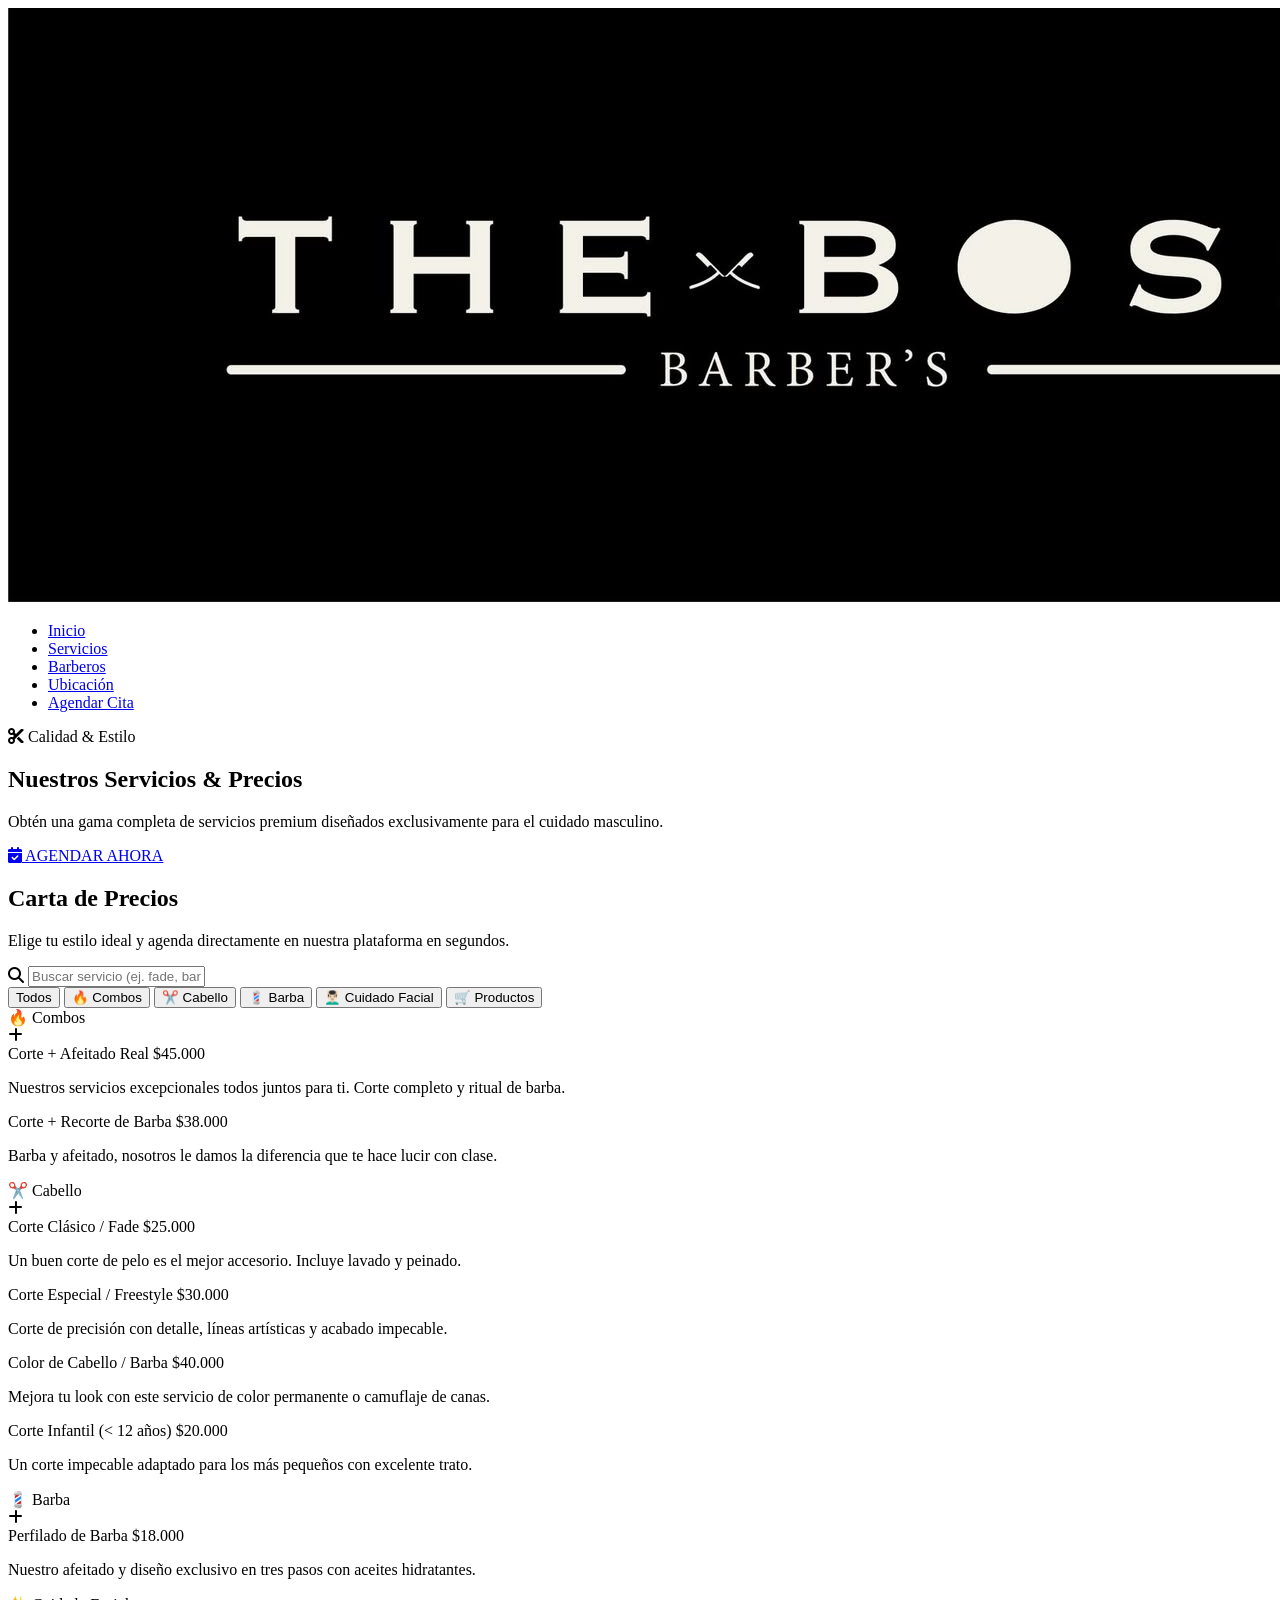
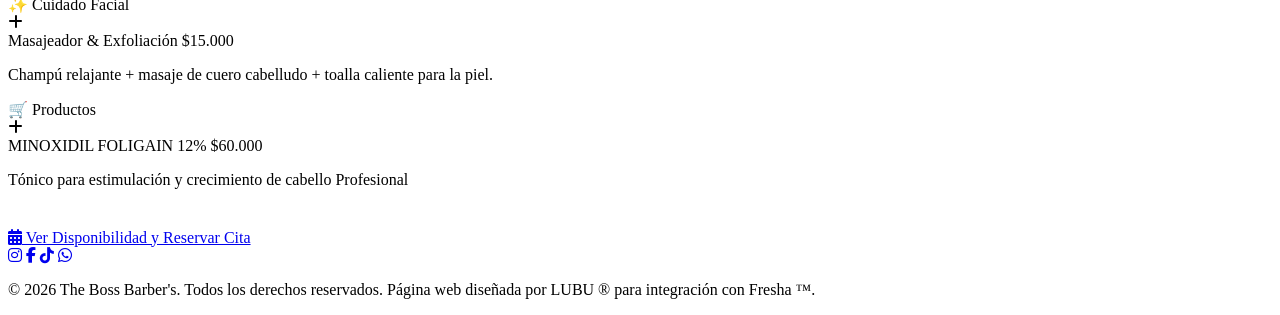
==== commit 88daad2c: "Add files via upload" ====
--- a/servicios.html
+++ b/servicios.html
@@ -10,8 +10,12 @@
     <link href="https://fonts.googleapis.com/css2?family=Montserrat:wght@300;400;600;700;800&family=Oswald:wght@400;600;700&family=Cormorant+Garamond:ital,wght@1,500;1,600&display=swap" rel="stylesheet">
     <!-- Font Awesome Icons -->
     <link rel="stylesheet" href="https://cdnjs.cloudflare.com/ajax/libs/font-awesome/6.4.0/css/all.min.css">
-    <!-- Archivo CSS Externo -->
-    <link rel="stylesheet" href="styles.css">
+    
+    <!-- NUEVA RUTA CSS -->
+    <link rel="stylesheet" href="css/styles.css">
+    
+    <!-- NUEVA RUTA JAVASCRIPT CON DEFER -->
+    <script src="js/main.js" defer></script>
 </head>
 <body>
 
@@ -228,123 +232,5 @@
             <p class="copyright">&copy; 2026 The Boss Barber's. Todos los derechos reservados. Página web diseñada por LUBU ® para integración con Fresha ™.</p>
         </div>
     </footer>
-
-    <!-- SCRIPT -->
-    <script>
-        const hamburger = document.getElementById('hamburger');
-        const navMenu = document.getElementById('nav-menu');
-        const navLinks = document.querySelectorAll('.nav-link');
-
-        hamburger.addEventListener('click', () => {
-            const isOpen = navMenu.classList.toggle('active');
-            hamburger.classList.toggle('active', isOpen);
-            hamburger.setAttribute('aria-expanded', isOpen);
-        });
-
-        navLinks.forEach(link => {
-            link.addEventListener('click', () => {
-                navMenu.classList.remove('active');
-                hamburger.classList.remove('active');
-                hamburger.setAttribute('aria-expanded', 'false');
-            });
-        });
-
-        document.addEventListener('DOMContentLoaded', () => {
-            const revealTargets = document.querySelectorAll('.accordion-item, .section-title, .section-subtitle');
-            revealTargets.forEach(el => el.classList.add('reveal'));
-            const revealObserver = new IntersectionObserver((entries) => {
-                entries.forEach(entry => {
-                    if (entry.isIntersecting) {
-                        const el = entry.target;
-                        el.classList.add('is-visible');
-                        revealObserver.unobserve(el);
-                        setTimeout(() => el.classList.remove('reveal'), 750);
-                    }
-                });
-            }, { threshold: 0.1 });
-            revealTargets.forEach(el => revealObserver.observe(el));
-
-            const accordionHeaders = document.querySelectorAll('.accordion-header');
-            const accordionItems = document.querySelectorAll('.accordion-item');
-            
-            if(accordionHeaders.length > 0) {
-                accordionHeaders[0].parentElement.classList.add('active');
-            }
-
-            accordionHeaders.forEach(header => {
-                header.addEventListener('click', () => {
-                    const item = header.parentElement;
-                    item.classList.toggle('active');
-                });
-            });
-
-            const filterBtns = document.querySelectorAll('.filter-btn');
-
-            filterBtns.forEach(btn => {
-                btn.addEventListener('click', () => {
-                    filterBtns.forEach(b => b.classList.remove('active'));
-                    btn.classList.add('active');
-
-                    const category = btn.getAttribute('data-filter');
-
-                    accordionItems.forEach(item => {
-                        if (category === 'todos' || item.getAttribute('data-category') === category) {
-                            item.style.display = 'block';
-                            if (category !== 'todos') {
-                                item.classList.add('active');
-                            }
-                        } else {
-                            item.style.display = 'none';
-                            item.classList.remove('active');
-                        }
-                    });
-                });
-            });
-
-            const searchInput = document.getElementById('searchInput');
-            
-            searchInput.addEventListener('keyup', (e) => {
-                const searchString = e.target.value.toLowerCase().trim();
-                
-                // Si el usuario borra la búsqueda, reiniciamos la vista limpiamente
-                if(searchString === "") {
-                    document.querySelector('.filter-btn[data-filter="todos"]').click();
-                    accordionItems.forEach(item => item.classList.remove('active'));
-                    if(accordionItems.length > 0) accordionItems[0].classList.add('active');
-                    document.querySelectorAll('.price-item').forEach(item => item.style.display = 'block');
-                    return;
-                }
-
-                // Fuerza el botón "Todos" de forma visual cuando se busca activamente
-                filterBtns.forEach(b => b.classList.remove('active'));
-                document.querySelector('.filter-btn[data-filter="todos"]').classList.add('active');
-
-                accordionItems.forEach(accordion => {
-                    const priceItems = accordion.querySelectorAll('.price-item');
-                    let matchesInAccordion = 0;
-
-                    priceItems.forEach(item => {
-                        const name = item.querySelector('.price-name').textContent.toLowerCase();
-                        const desc = item.querySelector('.price-desc').textContent.toLowerCase();
-
-                        if (name.includes(searchString) || desc.includes(searchString)) {
-                            item.style.display = 'block';
-                            matchesInAccordion++;
-                        } else {
-                            item.style.display = 'none';
-                        }
-                    });
-
-                    if (matchesInAccordion > 0) {
-                        accordion.style.display = 'block';
-                        accordion.classList.add('active');
-                    } else {
-                        accordion.style.display = 'none';
-                        accordion.classList.remove('active');
-                    }
-                });
-            });
-        });
-    </script>
 </body>
 </html>
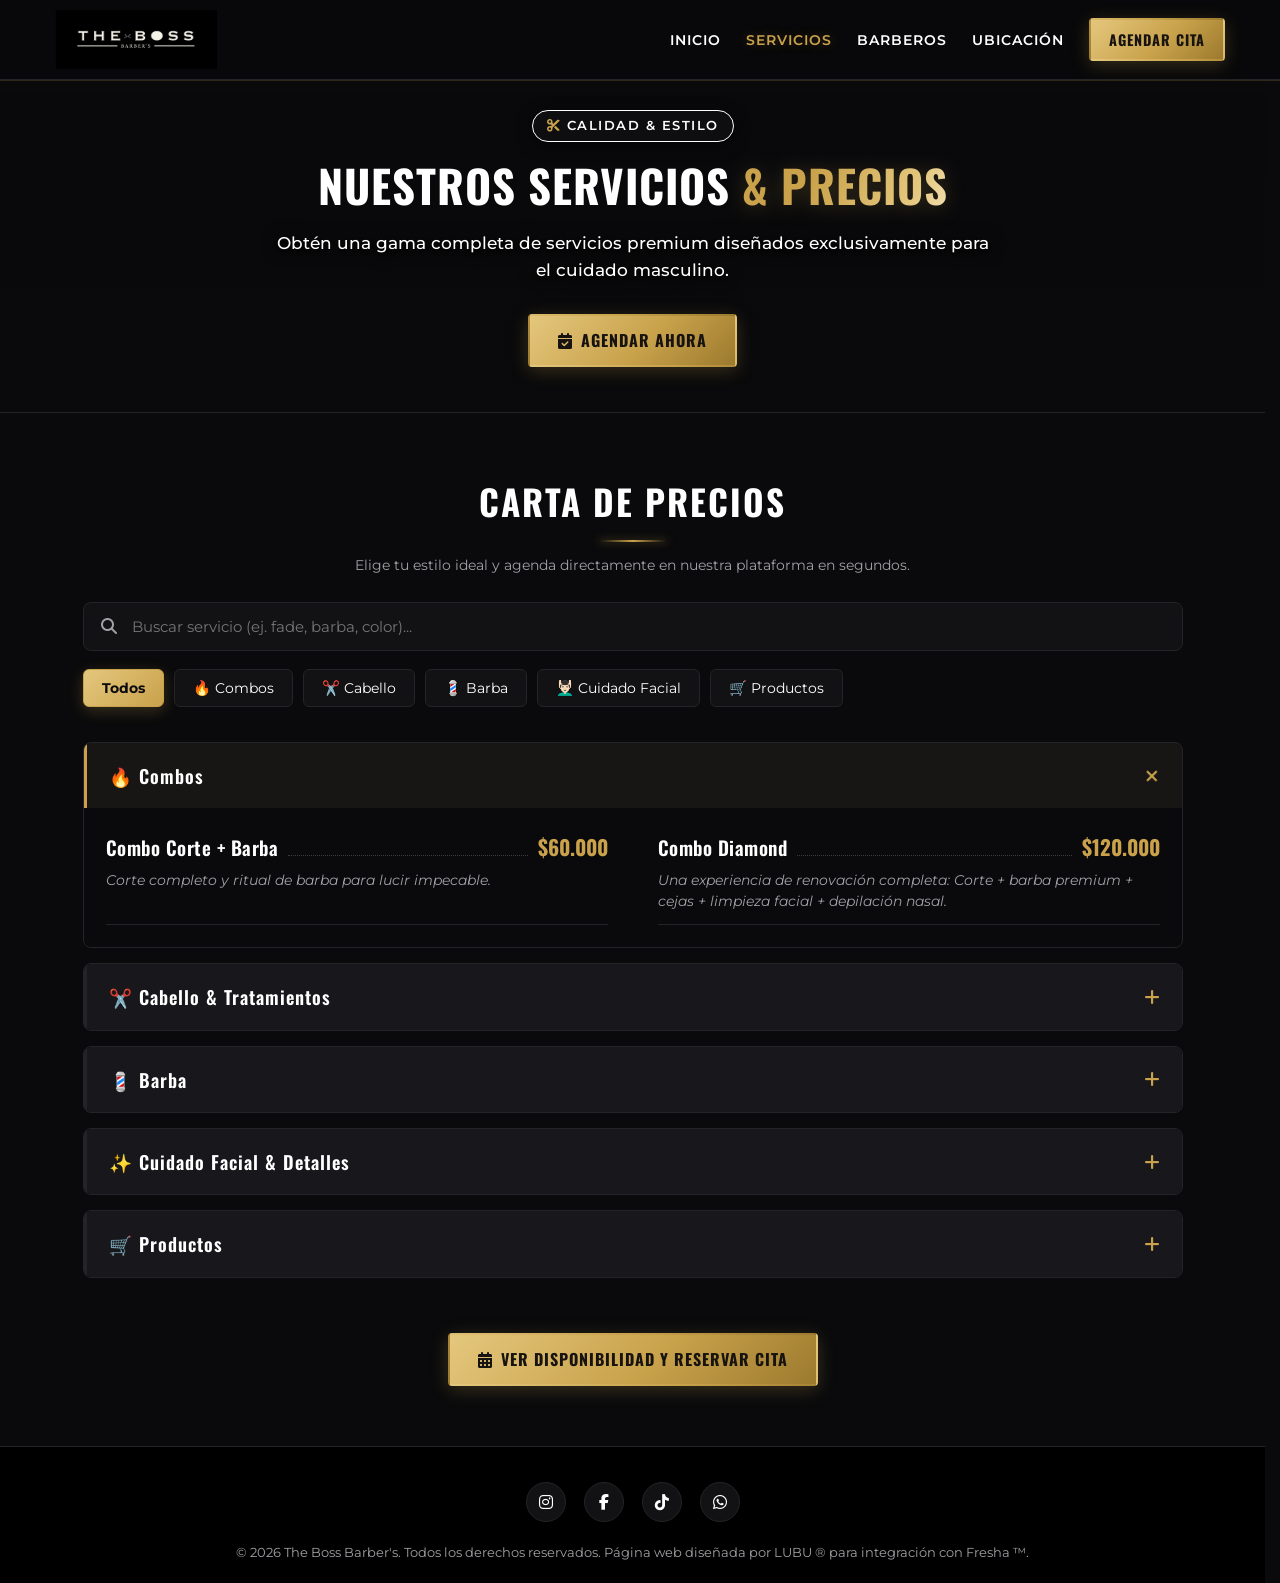
==== commit b7772b6c: "Add files via upload" ====
--- a/servicios.html
+++ b/servicios.html
@@ -80,137 +80,189 @@
             <!-- Contenedor de Acordeones -->
             <div class="accordions-container" id="menuAcordeon">
 
-                <!-- CATEGORÍA: COMBOS -->
-                <div class="accordion-item" data-category="combos">
-                    <div class="accordion-header">
-                        <div class="accordion-title">🔥 Combos</div>
-                        <i class="fa-solid fa-plus accordion-icon"></i>
-                    </div>
-                    <div class="accordion-content">
-                        <div class="price-list-grid">
-                            <div class="price-item">
-                                <div class="price-row">
-                                    <span class="price-name">Corte + Afeitado Real</span>
-                                    <span class="price-dots"></span>
-                                    <span class="price-cost">$45.000</span>
-                                </div>
-                                <p class="price-desc">Nuestros servicios excepcionales todos juntos para ti. Corte completo y ritual de barba.</p>
-                            </div>
-                            <div class="price-item">
-                                <div class="price-row">
-                                    <span class="price-name">Corte + Recorte de Barba</span>
-                                    <span class="price-dots"></span>
-                                    <span class="price-cost">$38.000</span>
-                                </div>
-                                <p class="price-desc">Barba y afeitado, nosotros le damos la diferencia que te hace lucir con clase.</p>
-                            </div>
-                        </div>
-                    </div>
-                </div>
-
-                <!-- CATEGORÍA: CABELLO -->
-                <div class="accordion-item" data-category="cabello">
-                    <div class="accordion-header">
-                        <div class="accordion-title">✂️ Cabello</div>
-                        <i class="fa-solid fa-plus accordion-icon"></i>
-                    </div>
-                    <div class="accordion-content">
-                        <div class="price-list-grid">
-                            <div class="price-item">
-                                <div class="price-row">
-                                    <span class="price-name">Corte Clásico / Fade</span>
-                                    <span class="price-dots"></span>
-                                    <span class="price-cost">$25.000</span>
-                                </div>
-                                <p class="price-desc">Un buen corte de pelo es el mejor accesorio. Incluye lavado y peinado.</p>
-                            </div>
-                            <div class="price-item">
-                                <div class="price-row">
-                                    <span class="price-name">Corte Especial / Freestyle</span>
-                                    <span class="price-dots"></span>
-                                    <span class="price-cost">$30.000</span>
-                                </div>
-                                <p class="price-desc">Corte de precisión con detalle, líneas artísticas y acabado impecable.</p>
-                            </div>
-                            <div class="price-item">
-                                <div class="price-row">
-                                    <span class="price-name">Color de Cabello / Barba</span>
-                                    <span class="price-dots"></span>
-                                    <span class="price-cost">$40.000</span>
-                                </div>
-                                <p class="price-desc">Mejora tu look con este servicio de color permanente o camuflaje de canas.</p>
-                            </div>
-                            <div class="price-item">
-                                <div class="price-row">
-                                    <span class="price-name">Corte Infantil (&lt; 12 años)</span>
-                                    <span class="price-dots"></span>
-                                    <span class="price-cost">$20.000</span>
-                                </div>
-                                <p class="price-desc">Un corte impecable adaptado para los más pequeños con excelente trato.</p>
-                            </div>
-                        </div>
-                    </div>
-                </div>
-
-                <!-- CATEGORÍA: BARBA -->
-                <div class="accordion-item" data-category="barba">
-                    <div class="accordion-header">
-                        <div class="accordion-title">💈 Barba</div>
-                        <i class="fa-solid fa-plus accordion-icon"></i>
-                    </div>
-                    <div class="accordion-content">
-                        <div class="price-list-grid">
-                            <div class="price-item">
-                                <div class="price-row">
-                                    <span class="price-name">Perfilado de Barba</span>
-                                    <span class="price-dots"></span>
-                                    <span class="price-cost">$18.000</span>
-                                </div>
-                                <p class="price-desc">Nuestro afeitado y diseño exclusivo en tres pasos con aceites hidratantes.</p>
-                            </div>
-                        </div>
-                    </div>
-                </div>
-
-                <!-- CATEGORÍA: CUIDADO FACIAL -->
-                <div class="accordion-item" data-category="facial">
-                    <div class="accordion-header">
-                        <div class="accordion-title">✨ Cuidado Facial</div>
-                        <i class="fa-solid fa-plus accordion-icon"></i>
-                    </div>
-                    <div class="accordion-content">
-                        <div class="price-list-grid">
-                            <div class="price-item">
-                                <div class="price-row">
-                                    <span class="price-name">Masajeador & Exfoliación</span>
-                                    <span class="price-dots"></span>
-                                    <span class="price-cost">$15.000</span>
-                                </div>
-                                <p class="price-desc">Champú relajante + masaje de cuero cabelludo + toalla caliente para la piel.</p>
-                            </div>
-                        </div>
-                    </div>
-                </div>
-                 <!-- CATEGORÍA: PRODUCTOS -->
-                <div class="accordion-item" data-category="productos">
-                    <div class="accordion-header">
-                        <div class="accordion-title">🛒 Productos </div>
-                        <i class="fa-solid fa-plus accordion-icon"></i>
-                    </div>
-                    <div class="accordion-content">
-                        <div class="price-list-grid">
-                            <div class="price-item">
-                                <div class="price-row">
-                                    <span class="price-name">MINOXIDIL FOLIGAIN 12%</span>
-                                    <span class="price-dots"></span>
-                                    <span class="price-cost">$60.000</span>
-                                </div>
-                                <p class="price-desc">Tónico para estimulación y crecimiento de cabello Profesional </p>
-                            </div>
-                        </div>
-                    </div>
-                </div>
-            </div>
+               <div class="accordions-container" id="menuAcordeon">
+
+            <!-- CATEGORÍA: COMBOS -->
+            <div class="accordion-item" data-category="combos">
+                <div class="accordion-header">
+                    <div class="accordion-title">🔥 Combos</div>
+                    <i class="fa-solid fa-plus accordion-icon"></i>
+                </div>
+                <div class="accordion-content">
+                    <div class="price-list-grid">
+                        <div class="price-item">
+                            <div class="price-row">
+                                <span class="price-name">Combo Corte + Barba</span>
+                                <span class="price-dots"></span>
+                                <span class="price-cost">$60.000</span>
+                            </div>
+                            <p class="price-desc">Corte completo y ritual de barba para lucir impecable.</p>
+                        </div>
+                        <div class="price-item">
+                            <div class="price-row">
+                                <span class="price-name">Combo Diamond</span>
+                                <span class="price-dots"></span>
+                                <span class="price-cost">$120.000</span>
+                            </div>
+                            <p class="price-desc">Una experiencia de renovación completa: Corte + barba premium + cejas + limpieza facial + depilación nasal.</p>
+                        </div>
+                    </div>
+                </div>
+            </div>
+
+            <!-- CATEGORÍA: CABELLO Y TRATAMIENTOS CAPILARES -->
+            <div class="accordion-item" data-category="cabello">
+                <div class="accordion-header">
+                    <div class="accordion-title">✂️ Cabello & Tratamientos</div>
+                    <i class="fa-solid fa-plus accordion-icon"></i>
+                </div>
+                <div class="accordion-content">
+                    <div class="price-list-grid">
+                        <div class="price-item">
+                            <div class="price-row">
+                                <span class="price-name">Corte de Cabello</span>
+                                <span class="price-dots"></span>
+                                <span class="price-cost">$35.000</span>
+                            </div>
+                            <p class="price-desc">Corte clásico o fade con estilo profesional. Incluye lavado y peinado.</p>
+                        </div>
+                        <div class="price-item">
+                            <div class="price-row">
+                                <span class="price-name">Cerquillo</span>
+                                <span class="price-dots"></span>
+                                <span class="price-cost">$15.000</span>
+                            </div>
+                            <p class="price-desc">Detalles que alinean tu imagen y perfilan tu contorno.</p>
+                        </div>
+                        <div class="price-item">
+                            <div class="price-row">
+                                <span class="price-name">Colorimetría</span>
+                                <span class="price-dots"></span>
+                                <span class="price-cost">Desde $120.000</span>
+                            </div>
+                            <p class="price-desc">Mejora tu look con servicios de color y tendencias actuales.</p>
+                        </div>
+                        <div class="price-item">
+                            <div class="price-row">
+                                <span class="price-name">Keratina</span>
+                                <span class="price-dots"></span>
+                                <span class="price-cost">Desde $70.000</span>
+                            </div>
+                            <p class="price-desc">Tratamiento capilar de alisado y nutrición profunda.</p>
+                        </div>
+                        <div class="price-item">
+                            <div class="price-row">
+                                <span class="price-name">Alisser</span>
+                                <span class="price-dots"></span>
+                                <span class="price-cost">Desde $30.000</span>
+                            </div>
+                            <p class="price-desc">Tratamiento capilar de alisado express.</p>
+                        </div>
+                    </div>
+                </div>
+            </div>
+
+            <!-- CATEGORÍA: BARBA -->
+            <div class="accordion-item" data-category="barba">
+                <div class="accordion-header">
+                    <div class="accordion-title">💈 Barba</div>
+                    <i class="fa-solid fa-plus accordion-icon"></i>
+                </div>
+                <div class="accordion-content">
+                    <div class="price-list-grid">
+                        <div class="price-item">
+                            <div class="price-row">
+                                <span class="price-name">Barba Tradicional</span>
+                                <span class="price-dots"></span>
+                                <span class="price-cost">$25.000</span>
+                            </div>
+                            <p class="price-desc">Afeitado y diseño clásico con toallas calientes.</p>
+                        </div>
+                        <div class="price-item">
+                            <div class="price-row">
+                                <span class="price-name">Barba Premium</span>
+                                <span class="price-dots"></span>
+                                <span class="price-cost">$35.000</span>
+                            </div>
+                            <p class="price-desc">Más detalle, más intención con aceites y ritual completo.</p>
+                        </div>
+                        <div class="price-item">
+                            <div class="price-row">
+                                <span class="price-name">Pigmentación de Barba</span>
+                                <span class="price-dots"></span>
+                                <span class="price-cost">$30.000</span>
+                            </div>
+                            <p class="price-desc">Incluye shampoo para un acabado uniforme y duradero.</p>
+                        </div>
+                    </div>
+                </div>
+            </div>
+
+            <!-- CATEGORÍA: CUIDADO FACIAL Y DETALLES -->
+            <div class="accordion-item" data-category="facial">
+                <div class="accordion-header">
+                    <div class="accordion-title">✨ Cuidado Facial & Detalles</div>
+                    <i class="fa-solid fa-plus accordion-icon"></i>
+                </div>
+                <div class="accordion-content">
+                    <div class="price-list-grid">
+                        <div class="price-item">
+                            <div class="price-row">
+                                <span class="price-name">Limpieza Facial Profunda</span>
+                                <span class="price-dots"></span>
+                                <span class="price-cost">$35.000</span>
+                            </div>
+                            <p class="price-desc">Purifica tu rostro, elimina impurezas y revitaliza la piel.</p>
+                        </div>
+                        <div class="price-item">
+                            <div class="price-row">
+                                <span class="price-name">Diseño de Cejas</span>
+                                <span class="price-dots"></span>
+                                <span class="price-cost">$15.000</span>
+                            </div>
+                            <p class="price-desc">Perfilado y definición de cejas para hombre.</p>
+                        </div>
+                        <div class="price-item">
+                            <div class="price-row">
+                                <span class="price-name">Pigmentación de Cejas</span>
+                                <span class="price-dots"></span>
+                                <span class="price-cost">$20.000</span>
+                            </div>
+                            <p class="price-desc">Mayor densidad y definición natural en la mirada.</p>
+                        </div>
+                        <div class="price-item">
+                            <div class="price-row">
+                                <span class="price-name">Depilación Nasal / Orejas</span>
+                                <span class="price-dots"></span>
+                                <span class="price-cost">$15.000</span>
+                            </div>
+                            <p class="price-desc">Respira renovado con una limpieza impecable.</p>
+                        </div>
+                    </div>
+                </div>
+            </div>
+
+    <!-- CATEGORÍA: PRODUCTOS (Abierta para futuros ingresos) -->
+    <div class="accordion-item" data-category="productos">
+        <div class="accordion-header">
+            <div class="accordion-title">🛒 Productos</div>
+            <i class="fa-solid fa-plus accordion-icon"></i>
+        </div>
+        <div class="accordion-content">
+            <div class="price-list-grid">
+                <div class="price-item">
+                    <div class="price-row">
+                        <span class="price-name">Minoxidil Foligain 12%</span>
+                        <span class="price-dots"></span>
+                        <span class="price-cost">$60.000</span>
+                    </div>
+                    <p class="price-desc">Tónico para estimulación y crecimiento de cabello profesional.</p>
+                </div>
+            </div>
+        </div>
+    </div>
+
+</div>  
 
             <div class="text-center" style="margin-top: 40px;">
                 <a href="https://www.fresha.com/book-now/the-boss-barbers-hrlbjr75/all-offer?share=true&pId=3057508" target="_blank" class="btn btn-primary">
--- a/css/styles.css
+++ b/css/styles.css
@@ -0,0 +1,1326 @@
+/* ==========================================================================
+   VARIABLES & RESET UNIFICADO
+   ========================================================================== */
+:root {
+    --primary: #FFFFFF;               
+    --gold: #C9A24B;                  
+    --gold-light: #E4C77D;
+    --silver: #D1D1D6;                
+    --silver-muted: #8E8E93;          
+    
+    --bg-dark: #0A0A0C;                
+    --bg-card: #121214;                
+    --bg-surface: #18181C;             
+    
+    --text-light: #FFFFFF;            
+    --text-muted: #A1A1A6;             
+    --border-color: #242428;           
+    --border-glow: rgba(201, 162, 75, 0.2);
+
+    --gold-foil: linear-gradient(115deg, var(--gold) 15%, var(--gold-light) 35%, #FFF6DF 50%, var(--gold-light) 65%, var(--gold) 85%);
+    
+    --font-title: 'Oswald', sans-serif;
+    --font-body: 'Montserrat', sans-serif;
+    --font-accent: 'Cormorant Garamond', serif;
+    --transition: all 0.3s ease;
+}
+
+body::before {
+    content: "";
+    position: fixed;
+    inset: 0;
+    z-index: 2;
+    pointer-events: none;
+    opacity: 0.035;
+    background: repeating-linear-gradient(45deg, rgba(255,255,255,0.05) 0, rgba(255,255,255,0.05) 1px, transparent 0, transparent 50px);
+    mix-blend-mode: overlay;
+}
+
+*, *::before, *::after {
+    box-sizing: border-box;
+    margin: 0;
+    padding: 0;
+}
+
+html {
+    font-size: 16px;
+    scroll-behavior: smooth;
+    overflow-y: scroll; 
+    scrollbar-gutter: stable;
+}
+
+body {
+    width: 100%;
+    overflow-x: hidden;
+    position: relative;
+    background: var(--bg-dark);
+    color: var(--text-light);
+    font-family: var(--font-body);
+    font-size: 1rem;
+    line-height: 1.6;
+    -webkit-font-smoothing: antialiased;
+}
+
+a {
+    text-decoration: none;
+    color: inherit;
+}
+
+ul {
+    list-style: none;
+}
+
+img {
+    max-width: 100%;
+    display: block;
+}
+
+/* ==========================================================================
+   COMPONENTES Y BOTONES
+   ========================================================================== */
+.container {
+    width: 90%;
+    max-width: 1200px;
+    margin: 0 auto;
+    padding: 0 15px;
+}
+
+.section-padding {
+    padding: 60px 0;
+}
+
+.text-center {
+    text-align: center;
+}
+
+.section-title {
+    font-family: var(--font-title);
+    font-size: clamp(1.5rem, 3.5vw, 2.2rem);
+    text-transform: uppercase;
+    letter-spacing: 2px;
+    color: var(--primary);
+    margin-bottom: 12px;
+    position: relative;
+    padding-bottom: 12px;
+}
+
+.section-title::after {
+    content: "";
+    position: absolute;
+    bottom: 0;
+    left: 50%;
+    transform: translateX(-50%);
+    width: 70px;
+    height: 2px;
+    border-radius: 3px;
+    background: linear-gradient(90deg, transparent 0%, var(--gold) 50%, transparent 100%);
+    box-shadow: 0 0 8px rgba(201, 162, 75, 0.5);
+}
+
+.section-subtitle {
+    color: var(--text-muted);
+    font-size: 0.9rem;
+    margin-bottom: 25px;
+    max-width: 600px;
+    margin-left: auto;
+    margin-right: auto;
+}
+
+.btn {
+    display: inline-flex;
+    align-items: center;
+    justify-content: center;
+    gap: 8px;
+    padding: 12px 28px;
+    font-family: var(--font-title);
+    font-size: 1rem;
+    font-weight: 600;
+    text-transform: uppercase;
+    letter-spacing: 1px;
+    border-radius: 4px;
+    cursor: pointer;
+    transition: var(--transition);
+    border: 2px solid transparent;
+}
+
+.btn-primary {
+    background: linear-gradient(135deg, var(--gold-light) 0%, var(--gold) 55%, #9c7a2e 100%);
+    color: #171310;
+    font-weight: 700;
+    box-shadow: 0 4px 18px rgba(201, 162, 75, 0.25);
+}
+
+.btn-primary:hover {
+    background: linear-gradient(135deg, #EED89A 0%, var(--gold-light) 55%, var(--gold) 100%);
+    transform: translateY(-2px);
+    box-shadow: 0 6px 22px rgba(201, 162, 75, 0.35);
+}
+
+.btn-outline {
+    background-color: transparent;
+    color: var(--text-light);
+    border-color: var(--gold);
+}
+
+.btn-outline:hover {
+    background-color: var(--gold);
+    color: #171310;
+    transform: translateY(-2px);
+    box-shadow: 0 6px 20px rgba(201, 162, 75, 0.3);
+}
+
+.btn-nav {
+    padding: 8px 18px;
+    font-size: 0.9rem;
+}
+
+.btn-whatsapp {
+    border-color: #25D366;
+    color: #25D366;
+}
+
+.btn-whatsapp:hover {
+    background-color: #25D366;
+    border-color: #25D366;
+    color: #000;
+}
+
+/* ==========================================================================
+   HEADER & NAVEGACIÓN
+   ========================================================================== */
+header {
+    position: fixed;
+    top: 0;
+    left: 0;
+    width: 100%;
+    height: 80px;
+    background-color: rgba(9, 9, 11, 0.95);
+    backdrop-filter: blur(10px);
+    z-index: 1000;
+    border-bottom: 1px solid var(--border-color);
+    box-shadow: 0 1px 0 var(--border-glow);
+}
+
+.navbar {
+    display: flex;
+    justify-content: space-between;
+    align-items: center;
+    width: 100%;
+    height: 100%;
+}
+
+.logo {
+    display: flex;
+    align-items: center;
+}
+
+.logo-img {
+    height: 60px;
+    width: auto;
+    object-fit: contain;
+}
+
+.nav-menu {
+    display: flex;
+    align-items: center;
+    gap: 25px;
+}
+
+.nav-link {
+    font-weight: 600;
+    font-size: 0.9rem;
+    text-transform: uppercase;
+    letter-spacing: 1px;
+    transition: var(--transition);
+}
+
+.nav-link:hover,
+.nav-link.active {
+    color: var(--gold);
+    text-shadow: 0 0 12px rgba(201, 162, 75, 0.3);
+}
+
+.hamburger {
+    display: none;
+    cursor: pointer;
+    width: 28px;
+    height: 20px;
+    background: none;
+    border: none;
+    position: relative;
+}
+
+.hamburger span {
+    position: absolute;
+    left: 0;
+    width: 100%;
+    height: 2px;
+    border-radius: 2px;
+    background-color: var(--text-light);
+    transition: var(--transition);
+}
+
+.hamburger span:nth-child(1) { top: 0; }
+.hamburger span:nth-child(2) { top: 9px; }
+.hamburger span:nth-child(3) { top: 18px; }
+
+.hamburger.active span:nth-child(1) {
+    top: 9px;
+    transform: rotate(45deg);
+    background-color: var(--gold);
+}
+.hamburger.active span:nth-child(2) { opacity: 0; }
+.hamburger.active span:nth-child(3) {
+    top: 9px;
+    transform: rotate(-45deg);
+    background-color: var(--gold);
+}
+
+/* ==========================================================================
+   HERO SECTIONS
+   ========================================================================== */
+.hero {
+    min-height: 100vh;
+    min-height: 100dvh;
+    background: linear-gradient(180deg, rgba(10, 10, 12, 0.45) 0%, rgba(10, 10, 12, 0.65) 60%, rgba(10, 10, 12, 0.90) 100%),
+                radial-gradient(ellipse at 50% 30%, rgba(201, 162, 75, 0.15) 0%, transparent 65%),
+                url('https://images.fresha.com/locations/location-profile-images/3057508/6476795/e6275e87-a70d-47a8-bcd4-6c439dc3fccd-TheBossBarbers-CO-Bogot-Bogot-SubaPradoNorte-Fresha.jpg?class=gallery-modal-large&watermark=true&f_width=1920&f_quality=75') center/cover no-repeat;
+    display: flex;
+    align-items: center;
+    justify-content: center;
+    text-align: center;
+    padding-top: 100px;
+    padding-bottom: 40px;
+}
+
+.services-hero {
+    min-height: 400px;
+    background: linear-gradient(180deg, rgba(9,9,11,0.82) 0%, rgba(9,9,11,0.95) 100%),
+                url('https://images.unsplash.com/photo-1503951914875-452162b0f3f1?auto=format&fit=crop&q=80&w=1600') center/cover no-repeat;
+    display: flex;
+    align-items: center;
+    justify-content: center;
+    text-align: center;
+    padding-top: 110px;
+    padding-bottom: 45px; 
+    border-bottom: 1px solid var(--border-color);
+}
+
+.hero-content {
+    max-width: 800px;
+    margin: 0 auto;
+    width: 100%;
+    padding: 0 15px;
+}
+
+.hero-badge {
+    display: inline-block;
+    background-color: rgba(18, 18, 20, 0.7);
+    box-shadow: 0 4px 15px rgba(0,0,0,0.5);
+    color: var(--primary);
+    border: 1px solid var(--primary);
+    padding: 5px 14px;
+    border-radius: 20px;
+    font-size: 0.8rem;
+    font-weight: 600;
+    text-transform: uppercase;
+    letter-spacing: 1.5px;
+    margin-bottom: 18px;
+    animation: fadeInUp 0.8s cubic-bezier(0.2, 0.8, 0.2, 1) forwards;
+    opacity: 0;
+    animation-delay: 0.1s;
+}
+
+.hero-badge i {
+    color: var(--gold);
+}
+
+.hero-title {
+    font-family: var(--font-title);
+    font-size: clamp(1.8rem, 3.8vw, 2.8rem);
+    text-transform: uppercase;
+    line-height: 1.15;
+    margin-bottom: 18px;
+    letter-spacing: 1px;
+    max-width: 700px;
+    margin-left: auto;
+    margin-right: auto;
+    animation: fadeInUp 0.8s cubic-bezier(0.2, 0.8, 0.2, 1) forwards;
+    opacity: 0;
+    animation-delay: 0.3s;
+}
+
+.hero-title span {
+    background-image: var(--gold-foil);
+    background-size: 250% auto;
+    background-position: 0% center;
+    -webkit-background-clip: text;
+    background-clip: text;
+    color: transparent;
+    -webkit-text-fill-color: transparent;
+    animation: foilSheen 6s ease-in-out infinite;
+    filter: drop-shadow(0 2px 10px rgba(201, 162, 75, 0.25));
+}
+
+@keyframes foilSheen {
+    0%   { background-position: 0% center; }
+    50%  { background-position: 100% center; }
+    100% { background-position: 0% center; }
+}
+
+.hero-description {
+    color: #FFFFFF !important;
+    font-size: 1.05rem;
+    font-weight: 500;
+    max-width: 720px;
+    margin: 0 auto 30px auto;
+    text-shadow: 
+        0 2px 4px rgba(0, 0, 0, 0.95),
+        0 4px 12px rgba(0, 0, 0, 0.9),
+        0 0 18px rgba(0, 0, 0, 0.85);
+    animation: fadeInUp 0.8s cubic-bezier(0.2, 0.8, 0.2, 1) forwards;
+    opacity: 0;
+    animation-delay: 0.5s;
+}
+
+.hero-buttons {
+    display: flex;
+    gap: 16px;
+    justify-content: center;
+    flex-wrap: wrap;
+    animation: fadeInUp 0.8s cubic-bezier(0.2, 0.8, 0.2, 1) forwards;
+    opacity: 0;
+    animation-delay: 0.7s;
+}
+
+/* ==========================================================================
+   CARACTERÍSTICAS
+   ========================================================================== */
+.features {
+    background-color: var(--bg-card);
+    border-bottom: 1px solid var(--border-color);
+}
+
+.features-grid {
+    display: grid;
+    grid-template-columns: repeat(4, 1fr);
+    gap: 20px;
+}
+
+.feature-card {
+    background: linear-gradient(160deg, var(--bg-surface) 0%, var(--bg-card) 100%);
+    padding: 30px 20px;
+    border-radius: 8px;
+    text-align: center;
+    border: 1px solid var(--border-color);
+    transition: var(--transition);
+}
+
+.feature-card:hover {
+    border-color: var(--gold);
+    transform: translateY(-4px);
+    box-shadow: 0 10px 25px rgba(0, 0, 0, 0.6);
+}
+
+.feature-icon-badge {
+    width: 64px;
+    height: 64px;
+    margin: 0 auto 18px auto;
+    border-radius: 50%;
+    display: flex;
+    align-items: center;
+    justify-content: center;
+    background: radial-gradient(circle at 35% 30%, rgba(201,162,75,0.18), transparent 70%);
+    border: 1px solid rgba(201, 162, 75, 0.4);
+    transition: var(--transition);
+}
+
+.feature-card:hover .feature-icon-badge {
+    border-color: var(--gold);
+    box-shadow: 0 0 20px rgba(201, 162, 75, 0.25);
+}
+
+.feature-icon {
+    font-size: 1.6rem;
+    color: var(--gold);
+}
+
+.feature-title {
+    font-family: var(--font-title);
+    font-size: 1.2rem;
+    margin-bottom: 8px;
+    text-transform: uppercase;
+}
+
+.feature-text {
+    color: var(--text-muted);
+    font-size: 0.88rem;
+}
+
+/* ==========================================================================
+   NUESTRO EQUIPO (TARJETAS PLATEADAS, MÁS ANGOSTAS Y BOTÓN DORADO ESTILIZADO)
+   ========================================================================== */
+.barbers {
+    background: linear-gradient(180deg, #0A0A0C 0%, #0A0A0C 10%, rgba(252, 250, 245, 0.08) 50%, #0A0A0C 90%, #0A0A0C 100%);
+    padding: 30px 0 40px 0; 
+    border-top: 1px solid var(--border-color);
+    border-bottom: 1px solid var(--border-color);
+    overflow: hidden;
+    position: relative;
+}
+
+.barbers .container {
+    max-width: 1200px;
+    margin: 0 auto;
+    padding: 0 20px;
+    text-align: center;
+}
+
+.barbers-grid {
+    display: flex;
+    justify-content: center;
+    gap: 30px;
+    max-width: 720px;
+    margin: 20px auto 0 auto;
+    position: relative;
+    perspective: 1000px;
+    flex-wrap: wrap;
+}
+
+@keyframes floatCardOdd {
+    0%, 100% { 
+        transform: translateY(0); 
+        box-shadow: 0 12px 30px rgba(0,0,0,0.6); 
+    }
+    50% { 
+        transform: translateY(-12px); 
+        box-shadow: 0 22px 45px rgba(0,0,0,0.8), 0 6px 20px rgba(201,162,75,0.15); 
+    }
+}
+
+@keyframes floatCardEven {
+    0%, 100% { 
+        transform: translateY(-12px); 
+        box-shadow: 0 22px 45px rgba(0,0,0,0.8), 0 6px 20px rgba(201,162,75,0.15); 
+    }
+    50% { 
+        transform: translateY(0); 
+        box-shadow: 0 12px 30px rgba(0,0,0,0.6); 
+    }
+}
+
+.barber-card {
+    position: relative;
+    width: 290px;
+    background-color: var(--bg-card);
+    border-radius: 10px;
+    overflow: hidden;
+    border: 1px solid rgba(201, 162, 75, 0.5);
+    cursor: pointer;
+    display: flex;
+    flex-direction: column;
+    transition: transform 0.4s cubic-bezier(0.25, 1, 0.5, 1), box-shadow 0.4s ease, border-color 0.3s ease;
+}
+
+.barber-card:nth-child(odd) {
+    animation: floatCardOdd 6s ease-in-out infinite;
+}
+
+.barber-card:nth-child(even) {
+    animation: floatCardEven 6s ease-in-out infinite;
+}
+
+.barber-card:hover,
+.barber-card:focus-visible {
+    animation-play-state: paused;
+    transform: translateY(-16px) scale(1.02);
+    border-color: var(--gold);
+    box-shadow: 0 25px 50px rgba(0, 0, 0, 0.9), 0 0 25px rgba(201, 162, 75, 0.3);
+}
+
+.barber-image-container {
+    position: relative;
+    width: 100%;
+    height: 330px; 
+    overflow: hidden;
+    background-color: #000;
+}
+
+.barber-img {
+    width: 100%;
+    height: 100%;
+    object-fit: cover;
+    object-position: top;
+    display: block;
+    transition: transform 0.6s ease, filter 0.5s ease;
+}
+
+.barber-card:hover .barber-img {
+    transform: scale(1.05);
+    filter: brightness(0.9);
+}
+
+/* CAJA DE INFORMACIÓN PLATEADA */
+.barber-info {
+    position: relative;
+    padding: 18px 14px;
+    background: linear-gradient(135deg, #EAEAEA 0%, #D1D1D6 50%, #BEBEC4 100%);
+    border-top: 1px solid rgba(201, 162, 75, 0.6);
+    text-align: center;
+    display: flex;
+    flex-direction: column;
+    align-items: center;
+    width: 100%;
+    flex-grow: 1; 
+    gap: 8px;
+}
+
+.barber-name {
+    font-family: var(--font-title);
+    font-size: 1.25rem;
+    font-weight: 700;
+    text-transform: uppercase;
+    letter-spacing: 1.5px;
+    color: #121214;
+    text-align: center;
+    width: 100%;
+    margin-bottom: 2px;
+    display: flex;
+    flex-direction: column;
+    align-items: center;
+    gap: 6px;
+}
+
+.barber-name::after {
+    content: "";
+    display: block;
+    width: 55px;
+    height: 3px;
+    border-radius: 2px;
+    background: repeating-linear-gradient(
+        -45deg,
+        #C0392B,
+        #C0392B 6px,
+        #FFFFFF 6px,
+        #FFFFFF 11px,
+        #2980B9 11px,
+        #2980B9 16px,
+        #FFFFFF 16px,
+        #FFFFFF 21px
+    );
+    box-shadow: 0 2px 4px rgba(0,0,0,0.2);
+}
+
+.barber-role {
+    color: #121214;
+    font-size: 0.78rem;
+    font-weight: 700;
+    letter-spacing: 0.4px;
+    text-align: center;
+    line-height: 1.35;
+    max-width: 95%;
+}
+
+/* AQUÍ ESTÁ EL AJUSTE PRINCIPAL: OCULTAMOS LA BIO DE LA TARJETA VISUAL */
+.barber-bio {
+    display: none;
+}
+
+/* ESTILOS DE LOS BOTONES */
+.barber-info .btn-nav,
+.barber-info .btn-perfil {
+    width: 100%;
+    display: inline-flex;
+    align-items: center;
+    justify-content: center;
+    padding: 9px 14px;
+    font-family: var(--font-title);
+    font-size: 0.8rem;
+    font-weight: 700;
+    text-transform: uppercase;
+    letter-spacing: 1px;
+    border-radius: 4px;
+    cursor: pointer;
+    transition: var(--transition);
+    text-decoration: none;
+    box-shadow: 0 3px 10px rgba(0,0,0,0.15);
+}
+
+/* Botón 1: Reservar (Dorado) */
+.barber-info .btn-nav {
+    background: linear-gradient(135deg, var(--gold-light) 0%, var(--gold) 55%, #9c7a2e 100%);
+    color: #171310;
+    border: none;
+    margin-top: 4px;
+}
+
+.barber-info .btn-nav:hover {
+    background: linear-gradient(135deg, #EED89A 0%, var(--gold-light) 55%, var(--gold) 100%);
+    transform: translateY(-2px);
+    box-shadow: 0 6px 16px rgba(0, 0, 0, 0.25);
+    color: #171310;
+}
+
+/* Botón 2: Ver Perfil y Galería (Oscuro con borde dorado) */
+.barber-info .btn-perfil {
+    background: var(--bg-card);
+    color: var(--text-light);
+    border: 1px solid var(--gold);
+}
+
+.barber-info .btn-perfil:hover {
+    background: var(--bg-surface);
+    color: var(--gold);
+    transform: translateY(-2px);
+    box-shadow: 0 6px 16px rgba(0, 0, 0, 0.3);
+}
+/* ==========================================================================
+   RESTO DE SECCIONES (Fresha, Contacto, Modal, etc.)
+   ========================================================================== */
+.fresha-banner {
+    background: linear-gradient(180deg, rgba(9,9,11,0.85) 0%, rgba(9,9,11,0.92) 100%),
+                url('https://images.unsplash.com/photo-1503951914875-452162b0f3f1?auto=format&fit=crop&q=80&w=1600') center/cover no-repeat;
+    border-top: 1px solid var(--border-color);
+    border-bottom: 1px solid var(--border-color);
+    text-align: center;
+    padding: 70px 0;
+}
+
+.fresha-box {
+    max-width: 800px;
+    margin: 0 auto;
+    background-color: var(--bg-card);
+    padding: 45px 25px;
+    border-radius: 12px;
+    border: 2px solid var(--gold);
+    box-shadow: 0 12px 28px rgba(0, 0, 0, 0.8);
+}
+
+.fresha-steps {
+    display: grid;
+    grid-template-columns: repeat(auto-fit, minmax(200px, 1fr));
+    gap: 20px;
+    margin: 30px 0;
+}
+
+.step-number {
+    width: 38px;
+    height: 38px;
+    background-color: var(--gold);
+    color: #FFFFFF;
+    font-family: var(--font-title);
+    font-weight: 700;
+    border-radius: 50%;
+    display: flex;
+    align-items: center;
+    justify-content: center;
+    margin: 0 auto 12px auto;
+    font-size: 1.1rem;
+}
+
+.contact-grid {
+    display: grid;
+    grid-template-columns: repeat(auto-fit, minmax(300px, 1fr));
+    gap: 35px;
+}
+
+.contact-info {
+    display: flex;
+    flex-direction: column;
+    gap: 20px;
+}
+
+.contact-item {
+    display: flex;
+    align-items: flex-start;
+    gap: 18px;
+}
+
+.contact-icon {
+    width: 46px;
+    height: 46px;
+    background-color: var(--bg-card);
+    border-color: var(--gold);
+    border-radius: 8px;
+    display: flex;
+    align-items: center;
+    justify-content: center;
+    color: var(--gold);
+    font-size: 1.2rem;
+    flex-shrink: 0;
+}
+
+.contact-details h4 {
+    font-family: var(--font-title);
+    font-size: 1.15rem;
+    text-transform: uppercase;
+    margin-bottom: 4px;
+}
+
+.contact-details p {
+    color: var(--text-muted);
+    font-size: 0.9rem;
+}
+
+.map-container {
+    border-radius: 8px;
+    overflow: hidden;
+    border: 1px solid var(--border-color);
+    min-height: 280px;
+}
+
+.map-container iframe {
+    width: 100%;
+    height: 100%;
+    min-height: 280px;
+    border: 0;
+}
+
+.services-tools {
+    display: flex;
+    flex-direction: column;
+    gap: 18px;
+    margin-bottom: 35px;
+    max-width: 1100px;
+    margin-left: auto;
+    margin-right: auto;
+}
+
+.search-box {
+    position: relative;
+    width: 100%;
+}
+
+.search-box i {
+    position: absolute;
+    left: 18px;
+    top: 50%;
+    transform: translateY(-50%);
+    color: var(--text-muted);
+    font-size: 1rem;
+}
+
+.search-box input {
+    width: 100%;
+    padding: 14px 20px 14px 48px;
+    background-color: var(--bg-card);
+    border: 1px solid var(--border-color);
+    border-radius: 8px;
+    color: var(--text-light);
+    font-family: var(--font-body);
+    font-size: 0.95rem;
+    transition: var(--transition);
+}
+
+.search-box input:focus {
+    outline: none;
+    border-color: var(--gold);
+    box-shadow: 0 0 10px rgba(201, 162, 75, 0.3);
+}
+
+.filter-buttons {
+    display: flex;
+    gap: 10px;
+    flex-wrap: wrap;
+}
+
+.filter-btn {
+    background-color: var(--bg-card);
+    color: var(--text-light);
+    border: 1px solid var(--border-color);
+    padding: 9px 18px;
+    border-radius: 6px;
+    font-family: var(--font-body);
+    font-size: 0.9rem;
+    cursor: pointer;
+    transition: var(--transition);
+}
+
+.filter-btn:hover {
+    border-color: var(--gold);
+    color: var(--gold);
+}
+
+.filter-btn.active {
+    background: linear-gradient(135deg, var(--gold-light) 0%, var(--gold) 100%);
+    color: #0A0A0C;
+    border-color: var(--gold);
+    font-weight: 700;
+    box-shadow: 0 4px 15px rgba(201, 162, 75, 0.25);
+}
+
+.accordions-container {
+    max-width: 1100px;
+    margin: 0 auto;
+    display: flex;
+    flex-direction: column;
+    gap: 15px;
+}
+
+.accordion-item {
+    background-color: var(--bg-card);
+    border: 1px solid var(--border-color);
+    border-radius: 8px;
+    overflow: hidden;
+    transition: var(--transition);
+}
+
+.accordion-header {
+    padding: 18px 22px;
+    display: flex;
+    justify-content: space-between;
+    align-items: center;
+    cursor: pointer;
+    background-color: var(--bg-surface);
+    transition: var(--transition);
+    user-select: none;
+    border-left: 3px solid var(--border-color);
+}
+
+.accordion-header:hover {
+    background-color: rgba(255, 255, 255, 0.03);
+}
+
+.accordion-title {
+    font-family: var(--font-title);
+    font-size: 1.15rem;
+    font-weight: 600;
+    letter-spacing: 1px;
+}
+
+.accordion-icon {
+    color: var(--gold);
+    font-size: 1.1rem;
+    transition: transform 0.3s ease;
+}
+
+.accordion-content {
+    display: none;
+    padding: 22px;
+    background-color: var(--bg-dark);
+}
+
+.accordion-item.active .accordion-content {
+    display: block;
+}
+
+.accordion-item.active .accordion-icon {
+    transform: rotate(45deg);
+    color: var(--gold);
+}
+
+.accordion-item.active .accordion-header {
+    border-left-color: var(--gold);
+    background-color: rgba(201, 162, 75, 0.03);
+}
+
+.price-list-grid {
+    display: grid;
+    grid-template-columns: repeat(2, 1fr);
+    gap: 25px 50px;
+}
+
+.price-item {
+    padding-bottom: 12px;
+    border-bottom: 1px solid var(--border-color);
+}
+
+.price-row {
+    display: flex;
+    align-items: baseline;
+    gap: 10px;
+    margin-bottom: 6px;
+}
+
+.price-name {
+    font-family: var(--font-title);
+    font-size: 1.2rem;
+    font-weight: 600;
+    letter-spacing: 0.5px;
+    color: var(--text-light);
+}
+
+.price-dots {
+    flex-grow: 1;
+    border-bottom: 1px dotted rgba(255, 255, 255, 0.2); 
+    height: 10px;
+}
+
+.price-cost {
+    font-family: var(--font-title);
+    font-size: 1.3rem;
+    color: var(--gold);
+    font-weight: 700;
+    white-space: nowrap;
+}
+
+.price-desc {
+    color: var(--text-muted);
+    font-size: 0.88rem;
+    line-height: 1.5;
+    font-style: italic;
+}
+
+/* ==========================================================================
+   MODAL GALERÍA
+   ========================================================================== */
+.modal-galeria {
+    display: none;
+    position: fixed;
+    z-index: 9999;
+    left: 0;
+    top: 0;
+    width: 100%;
+    height: 100%;
+    background-color: rgba(0, 0, 0, 0.92);
+    align-items: center;
+    justify-content: center;
+    padding: 20px;
+}
+
+.modal-dialog-box {
+    position: relative;
+    display: flex;
+    background-color: var(--bg-card);
+    border: 1px solid var(--border-color);
+    border-radius: 12px;
+    max-width: 850px;
+    width: 100%;
+    overflow: hidden;
+    box-shadow: 0 15px 40px rgba(0,0,0,0.85);
+}
+
+.modal-img-pane {
+    flex: 1.2;
+    background-color: #000;
+    display: flex;
+    flex-direction: column;
+    position: relative;
+    min-height: 380px;
+}
+
+.modal-img-main {
+    position: relative;
+    flex: 1;
+    overflow: hidden;
+    min-height: 300px;
+    background-color: #000;
+}
+
+.modal-img-main img {
+    width: 100%;
+    height: 100%;
+    max-height: 500px;
+    object-fit: cover;
+    display: block;
+}
+
+.modal-thumbs {
+    display: flex;
+    gap: 8px;
+    padding: 10px;
+    background-color: #050505;
+    overflow-x: auto;
+    scrollbar-width: thin;
+}
+
+.modal-thumb {
+    flex: 0 0 auto;
+    width: 58px;
+    height: 58px;
+    object-fit: cover;
+    border-radius: 6px;
+    cursor: pointer;
+    opacity: 0.5;
+    border: 2px solid transparent;
+    transition: var(--transition);
+}
+
+.modal-thumb:hover {
+    opacity: 0.85;
+}
+
+.modal-thumb.active {
+    opacity: 1;
+    border-color: var(--gold);
+    box-shadow: 0 0 10px rgba(201, 162, 75, 0.4);
+}
+
+.modal-eyebrow {
+    display: block;
+    color: var(--gold);
+    font-family: var(--font-title);
+    font-size: 0.72rem;
+    font-weight: 600;
+    letter-spacing: 2.5px;
+    text-transform: uppercase;
+    margin-bottom: 10px;
+}
+
+.modal-text-pane {
+    flex: 1;
+    padding: 35px;
+    display: flex;
+    flex-direction: column;
+    justify-content: center;
+}
+
+.modal-title-style {
+    color: var(--primary);
+    font-family: var(--font-title);
+    font-size: 1.7rem;
+    text-transform: uppercase;
+    margin-bottom: 5px;
+}
+
+.modal-role-style {
+    color: var(--gold);
+    font-size: 0.78rem;
+    font-weight: 500;
+    text-transform: uppercase;
+    letter-spacing: 2px;
+    margin-bottom: 15px;
+}
+
+.modal-bio-style {
+    color: var(--text-muted);
+    font-family: var(--font-accent);
+    font-size: 1.1rem;
+    font-style: italic;
+    line-height: 1.55;
+    margin-bottom: 25px;
+}
+
+.cerrar-modal {
+    position: absolute;
+    top: 15px;
+    right: 20px;
+    color: #f1f1f1;
+    font-size: 32px;
+    font-weight: bold;
+    cursor: pointer;
+    z-index: 10001;
+    transition: var(--transition);
+}
+
+.cerrar-modal:hover {
+    color: #e74c3c;
+}
+
+.modal-nav {
+    position: absolute;
+    top: 50%;
+    transform: translateY(-50%);
+    background-color: rgba(255, 255, 255, 0.05);
+    backdrop-filter: blur(5px);
+    color: #FFFFFF;
+    border: 1px solid rgba(255, 255, 255, 0.2);
+    width: 48px;
+    height: 48px;
+    border-radius: 50%;
+    cursor: pointer;
+    z-index: 10000;
+    display: flex;
+    align-items: center;
+    justify-content: center;
+    font-size: 1.1rem;
+    transition: all 0.3s ease;
+}
+
+.modal-nav:hover {
+    background-color: var(--gold);
+    color: #171310;
+    border-color: var(--gold);
+    transform: translateY(-50%) scale(1.08);
+}
+
+.modal-prev { left: 15px; }
+.modal-next { right: 15px; }
+
+/* ==========================================================================
+   FOOTER
+   ========================================================================== */
+footer {
+    background-color: #000000;
+    padding: 35px 0 20px 0;
+    border-top: 1px solid var(--border-color);
+    text-align: center;
+}
+
+.social-links {
+    display: flex;
+    justify-content: center;
+    gap: 18px;
+    margin-bottom: 20px;
+}
+
+.social-icon {
+    width: 40px;
+    height: 40px;
+    background-color: var(--bg-card);
+    border: 1px solid var(--border-color);
+    border-radius: 50%;
+    display: flex;
+    align-items: center;
+    justify-content: center;
+    color: var(--text-light);
+    transition: var(--transition);
+}
+
+.social-icon:hover {
+    background-color: var(--gold);
+    color: #0A0A0C;
+    transform: translateY(-2px);
+    border-color: var(--gold);
+    box-shadow: 0 4px 12px rgba(201, 162, 75, 0.3);
+}
+
+.copyright {
+    color: var(--text-muted);
+    font-size: 0.82rem;
+}
+
+/* ==========================================================================
+   DISEÑO RESPONSIVO (MEDIA QUERIES)
+   ========================================================================== */
+@media (max-width: 1024px) {
+    .features-grid {
+        grid-template-columns: repeat(2, 1fr);
+    }
+    .price-list-grid {
+        grid-template-columns: 1fr;
+    }
+}
+
+@media (max-width: 900px) {
+    .navbar {
+        position: relative;
+        justify-content: center;
+    }
+    .logo {
+        position: absolute;
+        left: 50%;
+        transform: translateX(-50%);
+        z-index: 1001;
+    }
+    .logo-img {
+        height: 50px;
+    }
+    .hamburger {
+        display: block;
+        position: absolute;
+        left: 20px;
+        top: 50%;
+        transform: translateY(-50%);
+        z-index: 1002;
+    }
+    .nav-menu {
+        position: fixed;
+        top: 80px;
+        left: 0;
+        width: 100%;
+        height: calc(100vh - 80px);
+        background-color: rgba(9, 9, 11, 0.98);
+        flex-direction: column;
+        justify-content: center;
+        align-items: center;
+        gap: 25px;
+        transform: translateX(-100%);
+        transition: transform 0.3s ease-in-out;
+        z-index: 999;
+        padding: 30px 0;
+    }
+    .nav-menu.active {
+        transform: translateX(0);
+    }
+}
+
+@media (max-width: 768px) {
+    .modal-dialog-box {
+        flex-direction: column;
+        max-height: 85vh;
+        overflow-y: auto;
+    }
+    .modal-img-pane {
+        min-height: 240px;
+    }
+    .modal-img-main {
+        min-height: 220px;
+    }
+    .modal-thumb {
+        width: 46px;
+        height: 46px;
+    }
+    .contact-grid {
+        grid-template-columns: 1fr;
+    }
+}
+
+@media (max-width: 576px) {
+    .section-padding {
+        padding: 50px 0;
+    }
+    .hero-buttons {
+        flex-direction: column;
+        width: 100%;
+    }
+    .hero-buttons .btn {
+        width: 100%;
+    }
+    .features-grid {
+        grid-template-columns: 1fr;
+    }
+    .price-dots {
+        display: none;
+    }
+    .fresha-steps {
+        grid-template-columns: 1fr;
+    }
+}
+
+/* ==========================================================================
+   REVELADO AL HACER SCROLL & ACCESIBILIDAD
+   ========================================================================== */
+.reveal {
+    opacity: 0;
+    transform: translateY(28px);
+    transition: opacity 0.7s cubic-bezier(0.2, 0.8, 0.2, 1), transform 0.7s cubic-bezier(0.2, 0.8, 0.2, 1);
+}
+
+.reveal.is-visible {
+    opacity: 1;
+    transform: translateY(0);
+}
+
+@media (prefers-reduced-motion: reduce) {
+    .reveal {
+        opacity: 1;
+        transform: none;
+        transition: none;
+    }
+    .hero-title span {
+        animation: none;
+    }
+    *, *::before, *::after {
+        animation-duration: 0.01ms !important;
+        transition-duration: 0.01ms !important;
+    }
+}
+
+a:focus-visible,
+button:focus-visible,
+input:focus-visible {
+    outline: 2px solid var(--gold);
+    outline-offset: 3px;
+}
+
+@keyframes fadeInUp {
+    from {
+        opacity: 0;
+        transform: translateY(35px);
+    }
+    to {
+        opacity: 1;
+        transform: translateY(0);
+    }
+}
